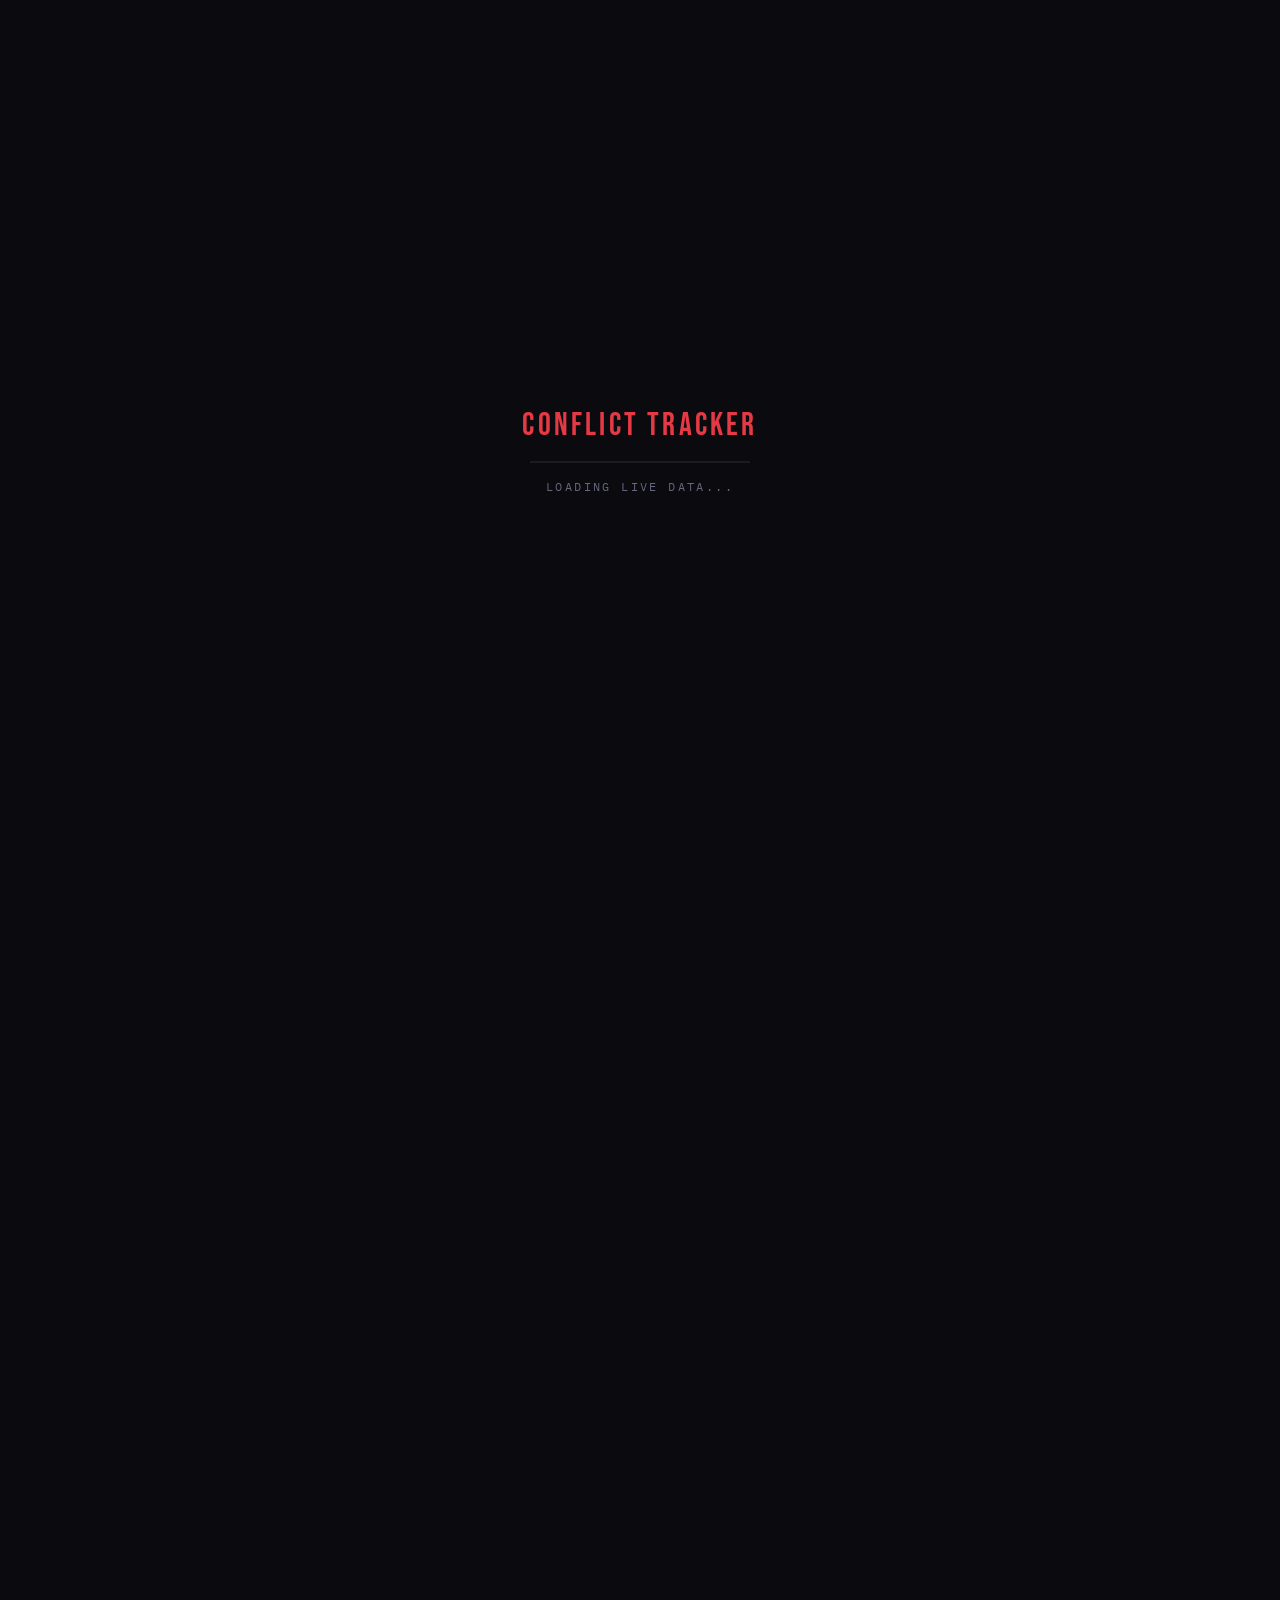
==== war-tracker/war-tracker/index.html @ 8d421080 "Add weapon systems comparison feature with visual bars and tabs" ====
<!DOCTYPE html>
<html lang="en" data-theme="dark">
<head>
<meta name="google-site-verification" content="jaZ-xM6RQ-O9qNEwWlR8X0Wp2q0pyey9nd8b94SSZiM" />
<meta charset="UTF-8"/>
<meta name="viewport" content="width=device-width, initial-scale=1.0"/>
<meta name="description" content="Live conflict tracker — Iran, Israel and United States war statistics, casualties, interactive map, and timeline for the 2025-2026 conflict."/>
<meta name="keywords" content="Iran Israel war, conflict tracker, war statistics, Iran US conflict 2026, casualty tracker, live war map"/>

<!-- Open Graph -->
<meta property="og:title" content="Conflict Tracker — Iran · Israel · USA · Live Data"/>
<meta property="og:description" content="Live war statistics portal with interactive map, real-time casualty data, and conflict timeline for the 2025-2026 Iran-Israel-US conflict."/>
<meta property="og:type" content="website"/>
<meta property="og:url" content="https://war-tracker-me.netlify.app/"/>
<meta property="og:image" content="https://war-tracker-me.netlify.app/og-image.png"/>
<meta property="og:image:width" content="1200"/>
<meta property="og:image:height" content="630"/>
<meta property="og:site_name" content="Conflict Tracker"/>

<!-- Twitter Card -->
<meta name="twitter:card" content="summary_large_image"/>
<meta name="twitter:title" content="Conflict Tracker — Iran · Israel · USA"/>
<meta name="twitter:description" content="Live war statistics with interactive map — 2,400+ deaths, 163 cities targeted. Real-time data."/>
<meta name="twitter:image" content="https://war-tracker-me.netlify.app/og-image.png"/>

<!-- JSON-LD Structured Data -->
<script type="application/ld+json">
{"@context":"https://schema.org","@type":"WebApplication","name":"Conflict Tracker","description":"Live conflict statistics tracker for the 2025-2026 Iran-Israel-US conflict","url":"https://war-tracker-me.netlify.app","applicationCategory":"NewsApplication","operatingSystem":"Web"}
</script>

<!-- PWA -->
<link rel="manifest" href="manifest.json"/>
<meta name="theme-color" content="#0a0a0f"/>

<title>Conflict Tracker — Iran · Israel · USA · 2026 · Live Map & Stats</title>
<link href="https://fonts.googleapis.com/css2?family=Bebas+Neue&family=IBM+Plex+Mono:wght@300;400;600&family=IBM+Plex+Sans:wght@300;400;700&display=swap" rel="stylesheet"/>
<link rel="stylesheet" href="lib/leaflet/leaflet.css"/>
<link rel="stylesheet" href="styles.css"/>

<!-- Google Analytics 4 -->
<script async src="https://www.googletagmanager.com/gtag/js?id=G-KMPDGM0P5W"></script>
<script>
  window.dataLayer = window.dataLayer || [];
  function gtag(){dataLayer.push(arguments);}
  gtag('js', new Date());
  gtag('config', 'G-KMPDGM0P5W', {
    'anonymize_ip': true,
    'allow_google_signals': false,
    'allow_ad_personalization_signals': false
  });
  
  // Track viewer count
  function trackViewerMetrics() {
    const viewerEl = document.getElementById('viewerCount');
    if (viewerEl) {
      gtag('event', 'viewer_count_update', {
        'viewer_count': parseInt(viewerEl.textContent.replace(/,/g, ''))
      });
    }
  }
  
  // Track sections viewed
  function trackSectionView(sectionName) {
    gtag('event', 'view_section', {
      'section_name': sectionName
    });
  }
</script>
</head>
<body>

<!-- Toast notification -->
<div class="toast" id="toast"></div>

<!-- Search Overlay -->
<div class="search-overlay" id="searchOverlay" onclick="if(event.target===this)closeSearch()">
  <div class="search-box">
    <div class="search-input-wrap">
      <span>🔍</span>
      <input class="search-input" id="searchInput" placeholder="Search events, countries, stats..." oninput="handleSearch(this.value)" autocomplete="off"/>
      <span class="search-kbd">ESC</span>
    </div>
    <div class="search-results" id="searchResults">
      <div class="search-empty">Type to search across all conflict data...</div>
    </div>
  </div>
</div>

<!-- Loading Screen -->
<div id="loading">
  <div style="font-family:'Bebas Neue',sans-serif;font-size:2rem;letter-spacing:0.1em;color:#e63946;">CONFLICT TRACKER</div>
  <div class="loader-bar"></div>
  <div>LOADING LIVE DATA...</div>
</div>

<!-- Main App -->
<div id="app" style="opacity:0;transition:opacity 0.4s ease;">

  <!-- Alert Ticker -->
  <div class="alert-bar">
    <div class="pulse"></div>
    <div class="ticker-wrap"><div class="ticker" id="ticker">Loading...</div></div>
  </div>

  <!-- Header -->
  <header>
    <div class="logo-area">
      <h1>CONFLICT<br/><span class="accent">TRACKER</span></h1>
      <div class="subtitle">Iran · Israel · United States · 2026</div>
    </div>
    <div class="header-meta">
      <div class="header-controls">
        <div class="live-badge">Live Data</div>
        <div class="viewers-badge">👁 <span id="viewerCount">1,024</span> viewing</div>
        <a href="#about" class="icon-btn" title="About" style="text-decoration:none;">ℹ️</a>
        <a href="#donate" class="icon-btn" title="Donate for Relief" style="text-decoration:none;background:rgba(45,198,83,0.12);border-color:rgba(45,198,83,0.3);color:#2dc653;">❤️</a>
        <button class="icon-btn" id="themeBtn" onclick="toggleTheme()" title="Toggle theme">☀️</button>
        <button class="icon-btn" onclick="openSearch()" title="Search (Ctrl+K)">🔍</button>
        <button class="icon-btn notify-btn" id="notifyBtn" onclick="toggleNotifications()" title="Notifications">🔔</button>
      </div>
      <div id="lastUpdated">Fetching...</div>
      <div id="conflictStart"></div>
      <div id="operationNames"></div>
    </div>
  </header>

  <!-- Flags Row -->
  <div class="flags-row">
    <div class="flag-tag iran"><div class="dot"></div>🇮🇷 Iran</div>
    <div class="flag-tag israel"><div class="dot"></div>🇮🇱 Israel</div>
    <div class="flag-tag usa"><div class="dot"></div>🇺🇸 United States</div>
    <div class="flag-tag region"><div class="dot"></div>Regional spillover</div>
    <div class="conflict-day" id="conflictDay">⬛ DAY — OF ACTIVE CONFLICT</div>
  </div>

  <div class="main">

    <!-- ML Strategic Evaluator -->
    <div id="mlPredictionSection" style="margin-bottom: 24px;">
      <div class="section-label" style="display:flex;align-items:center;">
        <span style="font-size:1.1rem;margin-right:8px;">🤖</span> ML Strategic Momentum Predictor
      </div>
      <div id="mlCard" class="ml-card error-card" style="border: 1px solid var(--border); background: var(--card-bg); padding: 16px; border-radius: 6px;">
        <div style="font-family:'IBM Plex Mono',monospace;font-size:0.8rem;color:var(--muted);text-transform:uppercase;margin-bottom:8px;">Current Advantage Evaluation</div>
        <div id="mlAdvantage" style="font-size:1.4rem;font-weight:700;margin-bottom:8px;">Evaluating models...</div>
        <div id="mlSummary" style="font-size:0.9rem;color:var(--muted);line-height:1.5;margin-bottom:12px;">Synthesizing live ACLED, ReliefWeb, and NLP sentiment streams...</div>
        <div class="ml-bar-wrap" style="width:100%;height:8px;background:rgba(255,255,255,0.05);border-radius:4px;overflow:hidden;display:flex;">
          <div id="mlBarIran" style="height:100%;background:var(--orange);transition:width 1s ease;"></div>
          <div id="mlBarIsrael" style="height:100%;background:var(--cyan);transition:width 1s ease;"></div>
        </div>
        <div style="display:flex;justify-content:space-between;margin-top:6px;font-family:'IBM Plex Mono',monospace;font-size:0.75rem;color:var(--muted);">
          <span style="color:var(--orange);"><span id="mlScoreIran">0</span>% Iran</span>
          <span style="color:var(--cyan);"><span id="mlScoreIsrael">0</span>% Israel</span>
        </div>
      </div>
    </div>

    <!-- Global Stats -->
    <div id="globalStatsSection">
      <div class="section-label">Global Casualties — All Sides</div>
      <div class="stat-grid" id="globalStats"></div>
    </div>

    <!-- Weapon Comparison -->
    <div>
      <div class="section-label">⚔️ Weapon Systems Comparison</div>
      <div class="weapon-category-tabs">
        <button class="weapon-tab active" onclick="switchWeaponCategory('drones', this)">🚁 Drones</button>
        <button class="weapon-tab" onclick="switchWeaponCategory('missiles', this)">🚀 Missiles</button>
        <button class="weapon-tab" onclick="switchWeaponCategory('aircraft', this)">✈️ Aircraft</button>
        <button class="weapon-tab" onclick="switchWeaponCategory('airDefense', this)">🛡️ Air Defense</button>
      </div>
      <div class="weapon-grid" id="weaponComparisonGrid"></div>
    </div>

    <!-- Interactive Map -->
    <div>
      <div class="section-label">Live Conflict Map</div>
      <div id="mapSection">
        <div id="conflictMap"></div>
      </div>
    </div>

    <!-- Charts -->
    <div>
      <div class="section-label">Data Visualizations</div>
      <div class="charts-grid">
        <div class="chart-panel">
          <div style="font-family:'IBM Plex Mono',monospace;font-size:0.62rem;color:var(--muted);letter-spacing:0.15em;text-transform:uppercase;margin-bottom:12px;">Casualty Progression Over Time</div>
          <canvas id="casualtyChart"></canvas>
        </div>
        <div class="chart-panel">
          <div style="font-family:'IBM Plex Mono',monospace;font-size:0.62rem;color:var(--muted);letter-spacing:0.15em;text-transform:uppercase;margin-bottom:12px;">Military Assets Comparison</div>
          <canvas id="militaryChart"></canvas>
        </div>
      </div>
    </div>

    <!-- Humanitarian Impact -->
    <div>
      <div class="section-label">Humanitarian Impact</div>
      <div class="humanitarian-summary" id="humanSummary"></div>
      <div class="human-stats-grid" id="humanStats"></div>
    </div>

    <!-- Economic Impact -->
    <div>
      <div class="section-label">Economic Impact</div>
      <div class="economic-summary" id="econSummary"></div>
      <div class="econ-stats-grid" id="econStats"></div>
      <div class="chart-panel" style="margin-top:16px;">
        <div style="font-family:'IBM Plex Mono',monospace;font-size:0.62rem;color:var(--muted);letter-spacing:0.15em;text-transform:uppercase;margin-bottom:12px;">Brent Crude Oil Price — Conflict Impact</div>
        <canvas id="oilChart"></canvas>
      </div>
    </div>

    <!-- Live News Feed -->
    <div>
      <div class="section-label">Live News Feed</div>
      <div class="news-feed" id="newsFeed"></div>
    </div>

    <!-- Donate Section (Inline) -->
    <div id="donate">
      <div class="section-label">💚 Donate — Humanitarian Relief</div>
      <div class="primary-donate-box">
        <div class="donate-box-title">SUPPORT HUMANITARIAN RELIEF VIA PAYPAL</div>
        <div class="donate-box-desc">100% of your donation goes toward humanitarian relief for civilians affected by this conflict. Payments processed securely through PayPal.</div>
        <div class="amount-grid">
          <button class="amount-btn" onclick="selectAmount(5, this)">$5</button>
          <button class="amount-btn" onclick="selectAmount(10, this)">$10</button>
          <button class="amount-btn selected" onclick="selectAmount(25, this)">$25</button>
          <button class="amount-btn" onclick="selectAmount(50, this)">$50</button>
          <button class="amount-btn" onclick="selectAmount(100, this)">$100</button>
        </div>
        <div class="custom-amount-wrap">
          <label>Or enter custom: $</label>
          <input type="number" class="custom-amount-input" id="customAmount" placeholder="Any" min="1" oninput="clearAmountSelection()"/>
        </div>
        <a href="https://paypal.me/TBhowmick3/25" target="_blank" id="paypalBtn" class="paypal-donate-btn" onclick="updatePayPalLink()">
          <svg viewBox="0 0 24 24" style="width:24px;height:24px;fill:#fff;"><path d="M7.076 21.337H2.47a.641.641 0 0 1-.633-.74L4.944.901C5.026.382 5.474 0 5.998 0h7.46c2.57 0 4.578.543 5.69 1.81 1.01 1.15 1.304 2.42 1.012 4.287-.023.143-.047.288-.077.437-.983 5.05-4.349 6.797-8.647 6.797h-2.19c-.524 0-.968.382-1.05.9l-1.12 7.106zm14.146-14.42a3.35 3.35 0 0 0-.607-.541c-.013.076-.026.175-.041.254-.93 4.778-4.005 7.201-9.138 7.201h-2.19a.563.563 0 0 0-.556.479l-1.187 7.527h-.506l-.24 1.516a.56.56 0 0 0 .554.647h3.882c.46 0 .85-.334.922-.788l.038-.2.728-4.609.047-.254c.073-.453.462-.787.922-.787h.58c3.76 0 6.705-1.528 7.565-5.946.36-1.847.174-3.388-.777-4.471z"/></svg>
          Donate $25 via PayPal
        </a>
        <div class="secure-badge">
          <span>🔒 SSL Encrypted</span>
          <span>🛡️ PayPal Buyer Protection</span>
          <span>🌍 Works Worldwide</span>
          <span>💳 Cards · Bank · PayPal</span>
        </div>
      </div>
      <div class="org-grid-inline">
        <a href="https://www.icrc.org/en/donate" target="_blank" class="org-chip">💚 ICRC</a>
        <a href="https://www.msf.org/donate" target="_blank" class="org-chip">💚 MSF / Doctors Without Borders</a>
        <a href="https://donate.unhcr.org/" target="_blank" class="org-chip">💚 UNHCR</a>
        <a href="https://www.unicef.org/donate" target="_blank" class="org-chip">💚 UNICEF</a>
        <a href="https://www.wfp.org/donate" target="_blank" class="org-chip">💚 World Food Programme</a>
      </div>
    </div>

    <!-- Countries -->
    <div>
      <div class="section-label">Country Breakdown</div>
      <div class="country-grid" id="countryGrid"></div>
    </div>

    <!-- Military Assets -->
    <div>
      <div class="section-label">Military Assets &amp; Strikes</div>
      <div class="assets-grid" id="assetsGrid"></div>
      
      <!-- Weapons & Technology Glossary -->
      <div class="section-sublabel" style="margin-top: 16px;">Weapons &amp; Technology Glossary</div>
      <div class="glossary-grid" id="glossaryGrid"></div>
    </div>

    <!-- Timeline -->
    <div>
      <div class="section-label">Key Events Timeline</div>
      <div class="timeline">
        <div class="timeline-filters">
          <button class="timeline-filter active" onclick="filterTimeline('all')">All</button>
          <button class="timeline-filter" onclick="filterTimeline('strikes')">⚔️ Strikes</button>
          <button class="timeline-filter" onclick="filterTimeline('casualties')">💀 Casualties</button>
          <button class="timeline-filter" onclick="filterTimeline('diplomacy')">🕊️ Diplomacy</button>
        </div>
        <div class="timeline-events" id="timeline"></div>
      </div>
    </div>

    <!-- Regional -->
    <div>
      <div class="section-label">Regional Spillover</div>
      <div class="region-grid" id="regionGrid"></div>
    </div>

    <!-- About Section -->
    <div id="about">
      <div class="section-label">ℹ️ About Conflict Tracker</div>
      <div class="about-section">
        <div class="about-grid">
          <div class="about-card">
            <div class="about-card-icon">🎯</div>
            <h3>Our Mission</h3>
            <p>Conflict Tracker is an independent, open-source data portal providing real-time statistics, interactive visualizations, and a comprehensive timeline of the 2025-2026 Iran-Israel-US conflict. We make conflict data accessible, transparent, and understandable.</p>
          </div>
          <div class="about-card">
            <div class="about-card-icon">📊</div>
            <h3>Methodology</h3>
            <p>We aggregate data from 20+ verified international sources including Reuters, Al Jazeera, CENTCOM, UN OCHA, WHO, UNHCR, and MSF. All figures are cross-referenced before publication and updated every 60 seconds.</p>
          </div>
          <div class="about-card">
            <div class="about-card-icon">⚠️</div>
            <h3>Disclaimer</h3>
            <p>This is an informational portal only. We are not affiliated with any government or military. Casualty figures are contested by all sides and change rapidly during active conflict. Always verify from official sources.</p>
          </div>
          <div class="about-card">
            <div class="about-card-icon">💻</div>
            <h3>Open Source</h3>
            <p>Conflict Tracker is fully open source. View our code, contribute, or fork the project on <a href="https://github.com/Tanmoy999/War-Tracker" target="_blank" style="color:var(--cyan);text-decoration:none;">GitHub →</a></p>
          </div>
        </div>
      </div>
    </div>

    <!-- Sources -->
    <div class="sources-bar" id="sources">
      <strong>Sources:</strong>
    </div>

    <!-- Update Bar -->
    <div class="update-bar">
      <strong>⟳</strong>
      <span>Data refreshes automatically every 60 seconds. Last pulled: <span id="fetchTime">—</span></span>
      <span style="margin-left:auto;color:var(--muted);">Data is compiled from public news sources. Figures change rapidly during active conflict.</span>
    </div>

  </div>

  <footer>
    <span>⚠ Data compiled from public sources. Casualty figures contested. Numbers change rapidly. This portal is informational only.</span>
    <span>conflicttracker.io · <span id="footerDate"></span></span>
  </footer>

</div>

<!-- Floating Share Buttons -->
<div class="share-float">
  <button class="share-btn" onclick="shareToTwitter()" title="Share on Twitter/X">𝕏</button>
  <button class="share-btn" onclick="shareToReddit()" title="Share on Reddit">📡</button>
  <button class="share-btn" onclick="shareToTelegram()" title="Share on Telegram">✈️</button>
  <button class="share-btn" onclick="copyLink()" title="Copy link">🔗</button>
</div>

<!-- Scripts -->
<script src="lib/leaflet/leaflet.js"></script>
<script src="lib/chart/chart.umd.min.js"></script>
<script src="app.js"></script>

</body>
</html>
---- war-tracker/war-tracker/lib/leaflet/leaflet.css ----
/* required styles */

.leaflet-pane,
.leaflet-tile,
.leaflet-marker-icon,
.leaflet-marker-shadow,
.leaflet-tile-container,
.leaflet-pane > svg,
.leaflet-pane > canvas,
.leaflet-zoom-box,
.leaflet-image-layer,
.leaflet-layer {
	position: absolute;
	left: 0;
	top: 0;
	}
.leaflet-container {
	overflow: hidden;
	}
.leaflet-tile,
.leaflet-marker-icon,
.leaflet-marker-shadow {
	-webkit-user-select: none;
	   -moz-user-select: none;
	        user-select: none;
	  -webkit-user-drag: none;
	}
/* Prevents IE11 from highlighting tiles in blue */
.leaflet-tile::selection {
	background: transparent;
}
/* Safari renders non-retina tile on retina better with this, but Chrome is worse */
.leaflet-safari .leaflet-tile {
	image-rendering: -webkit-optimize-contrast;
	}
/* hack that prevents hw layers "stretching" when loading new tiles */
.leaflet-safari .leaflet-tile-container {
	width: 1600px;
	height: 1600px;
	-webkit-transform-origin: 0 0;
	}
.leaflet-marker-icon,
.leaflet-marker-shadow {
	display: block;
	}
/* .leaflet-container svg: reset svg max-width decleration shipped in Joomla! (joomla.org) 3.x */
/* .leaflet-container img: map is broken in FF if you have max-width: 100% on tiles */
.leaflet-container .leaflet-overlay-pane svg {
	max-width: none !important;
	max-height: none !important;
	}
.leaflet-container .leaflet-marker-pane img,
.leaflet-container .leaflet-shadow-pane img,
.leaflet-container .leaflet-tile-pane img,
.leaflet-container img.leaflet-image-layer,
.leaflet-container .leaflet-tile {
	max-width: none !important;
	max-height: none !important;
	width: auto;
	padding: 0;
	}

.leaflet-container img.leaflet-tile {
	/* See: https://bugs.chromium.org/p/chromium/issues/detail?id=600120 */
	mix-blend-mode: plus-lighter;
}

.leaflet-container.leaflet-touch-zoom {
	-ms-touch-action: pan-x pan-y;
	touch-action: pan-x pan-y;
	}
.leaflet-container.leaflet-touch-drag {
	-ms-touch-action: pinch-zoom;
	/* Fallback for FF which doesn't support pinch-zoom */
	touch-action: none;
	touch-action: pinch-zoom;
}
.leaflet-container.leaflet-touch-drag.leaflet-touch-zoom {
	-ms-touch-action: none;
	touch-action: none;
}
.leaflet-container {
	-webkit-tap-highlight-color: transparent;
}
.leaflet-container a {
	-webkit-tap-highlight-color: rgba(51, 181, 229, 0.4);
}
.leaflet-tile {
	filter: inherit;
	visibility: hidden;
	}
.leaflet-tile-loaded {
	visibility: inherit;
	}
.leaflet-zoom-box {
	width: 0;
	height: 0;
	-moz-box-sizing: border-box;
	     box-sizing: border-box;
	z-index: 800;
	}
/* workaround for https://bugzilla.mozilla.org/show_bug.cgi?id=888319 */
.leaflet-overlay-pane svg {
	-moz-user-select: none;
	}

.leaflet-pane         { z-index: 400; }

.leaflet-tile-pane    { z-index: 200; }
.leaflet-overlay-pane { z-index: 400; }
.leaflet-shadow-pane  { z-index: 500; }
.leaflet-marker-pane  { z-index: 600; }
.leaflet-tooltip-pane   { z-index: 650; }
.leaflet-popup-pane   { z-index: 700; }

.leaflet-map-pane canvas { z-index: 100; }
.leaflet-map-pane svg    { z-index: 200; }

.leaflet-vml-shape {
	width: 1px;
	height: 1px;
	}
.lvml {
	behavior: url(#default#VML);
	display: inline-block;
	position: absolute;
	}


/* control positioning */

.leaflet-control {
	position: relative;
	z-index: 800;
	pointer-events: visiblePainted; /* IE 9-10 doesn't have auto */
	pointer-events: auto;
	}
.leaflet-top,
.leaflet-bottom {
	position: absolute;
	z-index: 1000;
	pointer-events: none;
	}
.leaflet-top {
	top: 0;
	}
.leaflet-right {
	right: 0;
	}
.leaflet-bottom {
	bottom: 0;
	}
.leaflet-left {
	left: 0;
	}
.leaflet-control {
	float: left;
	clear: both;
	}
.leaflet-right .leaflet-control {
	float: right;
	}
.leaflet-top .leaflet-control {
	margin-top: 10px;
	}
.leaflet-bottom .leaflet-control {
	margin-bottom: 10px;
	}
.leaflet-left .leaflet-control {
	margin-left: 10px;
	}
.leaflet-right .leaflet-control {
	margin-right: 10px;
	}


/* zoom and fade animations */

.leaflet-fade-anim .leaflet-popup {
	opacity: 0;
	-webkit-transition: opacity 0.2s linear;
	   -moz-transition: opacity 0.2s linear;
	        transition: opacity 0.2s linear;
	}
.leaflet-fade-anim .leaflet-map-pane .leaflet-popup {
	opacity: 1;
	}
.leaflet-zoom-animated {
	-webkit-transform-origin: 0 0;
	    -ms-transform-origin: 0 0;
	        transform-origin: 0 0;
	}
svg.leaflet-zoom-animated {
	will-change: transform;
}

.leaflet-zoom-anim .leaflet-zoom-animated {
	-webkit-transition: -webkit-transform 0.25s cubic-bezier(0,0,0.25,1);
	   -moz-transition:    -moz-transform 0.25s cubic-bezier(0,0,0.25,1);
	        transition:         transform 0.25s cubic-bezier(0,0,0.25,1);
	}
.leaflet-zoom-anim .leaflet-tile,
.leaflet-pan-anim .leaflet-tile {
	-webkit-transition: none;
	   -moz-transition: none;
	        transition: none;
	}

.leaflet-zoom-anim .leaflet-zoom-hide {
	visibility: hidden;
	}


/* cursors */

.leaflet-interactive {
	cursor: pointer;
	}
.leaflet-grab {
	cursor: -webkit-grab;
	cursor:    -moz-grab;
	cursor:         grab;
	}
.leaflet-crosshair,
.leaflet-crosshair .leaflet-interactive {
	cursor: crosshair;
	}
.leaflet-popup-pane,
.leaflet-control {
	cursor: auto;
	}
.leaflet-dragging .leaflet-grab,
.leaflet-dragging .leaflet-grab .leaflet-interactive,
.leaflet-dragging .leaflet-marker-draggable {
	cursor: move;
	cursor: -webkit-grabbing;
	cursor:    -moz-grabbing;
	cursor:         grabbing;
	}

/* marker & overlays interactivity */
.leaflet-marker-icon,
.leaflet-marker-shadow,
.leaflet-image-layer,
.leaflet-pane > svg path,
.leaflet-tile-container {
	pointer-events: none;
	}

.leaflet-marker-icon.leaflet-interactive,
.leaflet-image-layer.leaflet-interactive,
.leaflet-pane > svg path.leaflet-interactive,
svg.leaflet-image-layer.leaflet-interactive path {
	pointer-events: visiblePainted; /* IE 9-10 doesn't have auto */
	pointer-events: auto;
	}

/* visual tweaks */

.leaflet-container {
	background: #ddd;
	outline-offset: 1px;
	}
.leaflet-container a {
	color: #0078A8;
	}
.leaflet-zoom-box {
	border: 2px dotted #38f;
	background: rgba(255,255,255,0.5);
	}


/* general typography */
.leaflet-container {
	font-family: "Helvetica Neue", Arial, Helvetica, sans-serif;
	font-size: 12px;
	font-size: 0.75rem;
	line-height: 1.5;
	}


/* general toolbar styles */

.leaflet-bar {
	box-shadow: 0 1px 5px rgba(0,0,0,0.65);
	border-radius: 4px;
	}
.leaflet-bar a {
	background-color: #fff;
	border-bottom: 1px solid #ccc;
	width: 26px;
	height: 26px;
	line-height: 26px;
	display: block;
	text-align: center;
	text-decoration: none;
	color: black;
	}
.leaflet-bar a,
.leaflet-control-layers-toggle {
	background-position: 50% 50%;
	background-repeat: no-repeat;
	display: block;
	}
.leaflet-bar a:hover,
.leaflet-bar a:focus {
	background-color: #f4f4f4;
	}
.leaflet-bar a:first-child {
	border-top-left-radius: 4px;
	border-top-right-radius: 4px;
	}
.leaflet-bar a:last-child {
	border-bottom-left-radius: 4px;
	border-bottom-right-radius: 4px;
	border-bottom: none;
	}
.leaflet-bar a.leaflet-disabled {
	cursor: default;
	background-color: #f4f4f4;
	color: #bbb;
	}

.leaflet-touch .leaflet-bar a {
	width: 30px;
	height: 30px;
	line-height: 30px;
	}
.leaflet-touch .leaflet-bar a:first-child {
	border-top-left-radius: 2px;
	border-top-right-radius: 2px;
	}
.leaflet-touch .leaflet-bar a:last-child {
	border-bottom-left-radius: 2px;
	border-bottom-right-radius: 2px;
	}

/* zoom control */

.leaflet-control-zoom-in,
.leaflet-control-zoom-out {
	font: bold 18px 'Lucida Console', Monaco, monospace;
	text-indent: 1px;
	}

.leaflet-touch .leaflet-control-zoom-in, .leaflet-touch .leaflet-control-zoom-out  {
	font-size: 22px;
	}


/* layers control */

.leaflet-control-layers {
	box-shadow: 0 1px 5px rgba(0,0,0,0.4);
	background: #fff;
	border-radius: 5px;
	}
.leaflet-control-layers-toggle {
	background-image: url(images/layers.png);
	width: 36px;
	height: 36px;
	}
.leaflet-retina .leaflet-control-layers-toggle {
	background-image: url(images/layers-2x.png);
	background-size: 26px 26px;
	}
.leaflet-touch .leaflet-control-layers-toggle {
	width: 44px;
	height: 44px;
	}
.leaflet-control-layers .leaflet-control-layers-list,
.leaflet-control-layers-expanded .leaflet-control-layers-toggle {
	display: none;
	}
.leaflet-control-layers-expanded .leaflet-control-layers-list {
	display: block;
	position: relative;
	}
.leaflet-control-layers-expanded {
	padding: 6px 10px 6px 6px;
	color: #333;
	background: #fff;
	}
.leaflet-control-layers-scrollbar {
	overflow-y: scroll;
	overflow-x: hidden;
	padding-right: 5px;
	}
.leaflet-control-layers-selector {
	margin-top: 2px;
	position: relative;
	top: 1px;
	}
.leaflet-control-layers label {
	display: block;
	font-size: 13px;
	font-size: 1.08333em;
	}
.leaflet-control-layers-separator {
	height: 0;
	border-top: 1px solid #ddd;
	margin: 5px -10px 5px -6px;
	}

/* Default icon URLs */
.leaflet-default-icon-path { /* used only in path-guessing heuristic, see L.Icon.Default */
	background-image: url(images/marker-icon.png);
	}


/* attribution and scale controls */

.leaflet-container .leaflet-control-attribution {
	background: #fff;
	background: rgba(255, 255, 255, 0.8);
	margin: 0;
	}
.leaflet-control-attribution,
.leaflet-control-scale-line {
	padding: 0 5px;
	color: #333;
	line-height: 1.4;
	}
.leaflet-control-attribution a {
	text-decoration: none;
	}
.leaflet-control-attribution a:hover,
.leaflet-control-attribution a:focus {
	text-decoration: underline;
	}
.leaflet-attribution-flag {
	display: inline !important;
	vertical-align: baseline !important;
	width: 1em;
	height: 0.6669em;
	}
.leaflet-left .leaflet-control-scale {
	margin-left: 5px;
	}
.leaflet-bottom .leaflet-control-scale {
	margin-bottom: 5px;
	}
.leaflet-control-scale-line {
	border: 2px solid #777;
	border-top: none;
	line-height: 1.1;
	padding: 2px 5px 1px;
	white-space: nowrap;
	-moz-box-sizing: border-box;
	     box-sizing: border-box;
	background: rgba(255, 255, 255, 0.8);
	text-shadow: 1px 1px #fff;
	}
.leaflet-control-scale-line:not(:first-child) {
	border-top: 2px solid #777;
	border-bottom: none;
	margin-top: -2px;
	}
.leaflet-control-scale-line:not(:first-child):not(:last-child) {
	border-bottom: 2px solid #777;
	}

.leaflet-touch .leaflet-control-attribution,
.leaflet-touch .leaflet-control-layers,
.leaflet-touch .leaflet-bar {
	box-shadow: none;
	}
.leaflet-touch .leaflet-control-layers,
.leaflet-touch .leaflet-bar {
	border: 2px solid rgba(0,0,0,0.2);
	background-clip: padding-box;
	}


/* popup */

.leaflet-popup {
	position: absolute;
	text-align: center;
	margin-bottom: 20px;
	}
.leaflet-popup-content-wrapper {
	padding: 1px;
	text-align: left;
	border-radius: 12px;
	}
.leaflet-popup-content {
	margin: 13px 24px 13px 20px;
	line-height: 1.3;
	font-size: 13px;
	font-size: 1.08333em;
	min-height: 1px;
	}
.leaflet-popup-content p {
	margin: 17px 0;
	margin: 1.3em 0;
	}
.leaflet-popup-tip-container {
	width: 40px;
	height: 20px;
	position: absolute;
	left: 50%;
	margin-top: -1px;
	margin-left: -20px;
	overflow: hidden;
	pointer-events: none;
	}
.leaflet-popup-tip {
	width: 17px;
	height: 17px;
	padding: 1px;

	margin: -10px auto 0;
	pointer-events: auto;

	-webkit-transform: rotate(45deg);
	   -moz-transform: rotate(45deg);
	    -ms-transform: rotate(45deg);
	        transform: rotate(45deg);
	}
.leaflet-popup-content-wrapper,
.leaflet-popup-tip {
	background: white;
	color: #333;
	box-shadow: 0 3px 14px rgba(0,0,0,0.4);
	}
.leaflet-container a.leaflet-popup-close-button {
	position: absolute;
	top: 0;
	right: 0;
	border: none;
	text-align: center;
	width: 24px;
	height: 24px;
	font: 16px/24px Tahoma, Verdana, sans-serif;
	color: #757575;
	text-decoration: none;
	background: transparent;
	}
.leaflet-container a.leaflet-popup-close-button:hover,
.leaflet-container a.leaflet-popup-close-button:focus {
	color: #585858;
	}
.leaflet-popup-scrolled {
	overflow: auto;
	}

.leaflet-oldie .leaflet-popup-content-wrapper {
	-ms-zoom: 1;
	}
.leaflet-oldie .leaflet-popup-tip {
	width: 24px;
	margin: 0 auto;

	-ms-filter: "progid:DXImageTransform.Microsoft.Matrix(M11=0.70710678, M12=0.70710678, M21=-0.70710678, M22=0.70710678)";
	filter: progid:DXImageTransform.Microsoft.Matrix(M11=0.70710678, M12=0.70710678, M21=-0.70710678, M22=0.70710678);
	}

.leaflet-oldie .leaflet-control-zoom,
.leaflet-oldie .leaflet-control-layers,
.leaflet-oldie .leaflet-popup-content-wrapper,
.leaflet-oldie .leaflet-popup-tip {
	border: 1px solid #999;
	}


/* div icon */

.leaflet-div-icon {
	background: #fff;
	border: 1px solid #666;
	}


/* Tooltip */
/* Base styles for the element that has a tooltip */
.leaflet-tooltip {
	position: absolute;
	padding: 6px;
	background-color: #fff;
	border: 1px solid #fff;
	border-radius: 3px;
	color: #222;
	white-space: nowrap;
	-webkit-user-select: none;
	-moz-user-select: none;
	-ms-user-select: none;
	user-select: none;
	pointer-events: none;
	box-shadow: 0 1px 3px rgba(0,0,0,0.4);
	}
.leaflet-tooltip.leaflet-interactive {
	cursor: pointer;
	pointer-events: auto;
	}
.leaflet-tooltip-top:before,
.leaflet-tooltip-bottom:before,
.leaflet-tooltip-left:before,
.leaflet-tooltip-right:before {
	position: absolute;
	pointer-events: none;
	border: 6px solid transparent;
	background: transparent;
	content: "";
	}

/* Directions */

.leaflet-tooltip-bottom {
	margin-top: 6px;
}
.leaflet-tooltip-top {
	margin-top: -6px;
}
.leaflet-tooltip-bottom:before,
.leaflet-tooltip-top:before {
	left: 50%;
	margin-left: -6px;
	}
.leaflet-tooltip-top:before {
	bottom: 0;
	margin-bottom: -12px;
	border-top-color: #fff;
	}
.leaflet-tooltip-bottom:before {
	top: 0;
	margin-top: -12px;
	margin-left: -6px;
	border-bottom-color: #fff;
	}
.leaflet-tooltip-left {
	margin-left: -6px;
}
.leaflet-tooltip-right {
	margin-left: 6px;
}
.leaflet-tooltip-left:before,
.leaflet-tooltip-right:before {
	top: 50%;
	margin-top: -6px;
	}
.leaflet-tooltip-left:before {
	right: 0;
	margin-right: -12px;
	border-left-color: #fff;
	}
.leaflet-tooltip-right:before {
	left: 0;
	margin-left: -12px;
	border-right-color: #fff;
	}

/* Printing */

@media print {
	/* Prevent printers from removing background-images of controls. */
	.leaflet-control {
		-webkit-print-color-adjust: exact;
		print-color-adjust: exact;
		}
	}
---- war-tracker/war-tracker/styles.css ----
:root {
  --red:#e63946;--orange:#f4a261;--yellow:#e9c46a;
  --cyan:#48cae4;--white:#f1faee;--dark:#0a0a0f;
  --panel:#111118;--border:rgba(255,255,255,0.07);--muted:#666680;
  --green:#2dc653;
}
[data-theme="light"] {
  --white:#1a1a2e;--dark:#f0f0f5;--panel:#ffffff;
  --border:rgba(0,0,0,0.1);--muted:#666680;
}
*{margin:0;padding:0;box-sizing:border-box;}
body{background:var(--dark);color:var(--white);font-family:'IBM Plex Sans',sans-serif;min-height:100vh;overflow-x:hidden;transition:background 0.3s,color 0.3s;}
body::before{content:'';position:fixed;inset:0;background-image:url("data:image/svg+xml,%3Csvg viewBox='0 0 256 256' xmlns='http://www.w3.org/2000/svg'%3E%3Cfilter id='noise'%3E%3CfeTurbulence type='fractalNoise' baseFrequency='0.9' numOctaves='4' stitchTiles='stitch'/%3E%3C/filter%3E%3Crect width='100%25' height='100%25' filter='url(%23noise)' opacity='0.04'/%3E%3C/svg%3E");pointer-events:none;z-index:999;opacity:0.4;}
[data-theme="light"] body::before{opacity:0.1;}

/* Loading */
#loading{position:fixed;inset:0;background:var(--dark);display:flex;flex-direction:column;align-items:center;justify-content:center;z-index:9999;gap:16px;font-family:'IBM Plex Mono',monospace;font-size:0.75rem;letter-spacing:0.2em;color:var(--muted);}
.loader-bar{width:220px;height:2px;background:var(--border);position:relative;overflow:hidden;}
.loader-bar::after{content:'';position:absolute;left:-40%;width:40%;height:100%;background:var(--red);animation:load 1s ease infinite;}
@keyframes load{0%{left:-40%}100%{left:120%}}
#loading.hidden{opacity:0;pointer-events:none;transition:opacity 0.4s ease;}

/* Alert bar */
.alert-bar{background:var(--red);color:white;font-family:'IBM Plex Mono',monospace;font-size:0.72rem;letter-spacing:0.15em;text-transform:uppercase;padding:9px 20px;display:flex;align-items:center;gap:12px;overflow:hidden;}
.alert-bar .pulse{width:8px;height:8px;background:white;border-radius:50%;flex-shrink:0;animation:blink 1s infinite;}
.ticker-wrap{flex:1;overflow:hidden;}
.ticker{white-space:nowrap;display:inline-block;animation:scroll-left 60s linear infinite;}
@keyframes scroll-left{0%{transform:translateX(100vw)}100%{transform:translateX(-100%)}}
@keyframes blink{0%,100%{opacity:1}50%{opacity:0.1}}

/* Header */
header{padding:40px 40px 28px;display:flex;justify-content:space-between;align-items:flex-start;border-bottom:1px solid var(--border);}
.logo-area h1{font-family:'Bebas Neue',sans-serif;font-size:clamp(2.8rem,6vw,5rem);line-height:0.92;letter-spacing:0.04em;}
.logo-area h1 span.accent{color:var(--red);}
.logo-area .subtitle{font-family:'IBM Plex Mono',monospace;font-size:0.72rem;color:var(--muted);letter-spacing:0.2em;text-transform:uppercase;margin-top:8px;}
.header-meta{text-align:right;font-family:'IBM Plex Mono',monospace;font-size:0.72rem;color:var(--muted);line-height:1.9;display:flex;flex-direction:column;align-items:flex-end;gap:4px;}
.header-controls{display:flex;gap:8px;align-items:center;margin-bottom:8px;}
.live-badge{display:inline-flex;align-items:center;gap:6px;background:rgba(230,57,70,0.15);border:1px solid rgba(230,57,70,0.4);color:var(--red);padding:4px 10px;font-size:0.68rem;letter-spacing:0.15em;text-transform:uppercase;}
.live-badge::before{content:'';width:6px;height:6px;background:var(--red);border-radius:50%;animation:blink 1s infinite;}
.viewers-badge{display:inline-flex;align-items:center;gap:5px;background:rgba(72,202,228,0.1);border:1px solid rgba(72,202,228,0.25);color:var(--cyan);padding:4px 10px;font-family:'IBM Plex Mono',monospace;font-size:0.62rem;letter-spacing:0.1em;}

/* Icon buttons */
.icon-btn{background:rgba(255,255,255,0.05);border:1px solid var(--border);color:var(--muted);width:32px;height:32px;display:flex;align-items:center;justify-content:center;cursor:pointer;font-size:0.85rem;transition:all 0.2s;}
.icon-btn:hover{color:var(--white);border-color:rgba(255,255,255,0.2);background:rgba(255,255,255,0.08);}
.notify-btn{background:rgba(230,57,70,0.1);border-color:rgba(230,57,70,0.3);color:var(--red);}
.notify-btn.active{background:rgba(45,198,83,0.15);border-color:rgba(45,198,83,0.3);color:var(--green);}

/* Flags row */
.flags-row{padding:16px 40px;display:flex;gap:20px;align-items:center;border-bottom:1px solid var(--border);font-family:'IBM Plex Mono',monospace;font-size:0.7rem;color:var(--muted);letter-spacing:0.1em;flex-wrap:wrap;}
.flag-tag{display:flex;align-items:center;gap:7px;padding:5px 12px;border:1px solid var(--border);font-size:0.7rem;}
.flag-tag .dot{width:8px;height:8px;border-radius:50%;}
.flag-tag.iran .dot{background:#239f40;}.flag-tag.israel .dot{background:#0038b8;}.flag-tag.usa .dot{background:#b22234;}.flag-tag.region .dot{background:var(--orange);}
.conflict-day{margin-left:auto;font-size:0.75rem;color:var(--orange);letter-spacing:0.12em;}

/* Main */
.main{padding:32px 40px;display:flex;flex-direction:column;gap:28px;}
.section-label{font-family:'IBM Plex Mono',monospace;font-size:0.65rem;letter-spacing:0.25em;text-transform:uppercase;color:var(--muted);margin-bottom:14px;display:flex;align-items:center;gap:10px;}
.section-label::after{content:'';flex:1;height:1px;background:var(--border);}

/* Stat cards */
.stat-grid{display:grid;grid-template-columns:repeat(auto-fit,minmax(220px,1fr));gap:2px;}
.stat-card{background:var(--panel);padding:28px 24px;position:relative;overflow:hidden;border:1px solid var(--border);transition:border-color 0.2s,transform 0.2s;animation:fadeUp 0.4s ease both;}
.stat-card:hover{border-color:rgba(255,255,255,0.15);transform:translateY(-2px);}
.stat-card::before{content:'';position:absolute;top:0;left:0;right:0;height:3px;}
.stat-card.red::before{background:var(--red);}.stat-card.orange::before{background:var(--orange);}.stat-card.yellow::before{background:var(--yellow);}.stat-card.cyan::before{background:var(--cyan);}.stat-card.muted::before{background:var(--muted);}
.stat-card .label{font-family:'IBM Plex Mono',monospace;font-size:0.65rem;letter-spacing:0.18em;text-transform:uppercase;color:var(--muted);margin-bottom:10px;}
.stat-card .number{font-family:'Bebas Neue',sans-serif;font-size:clamp(2.4rem,4vw,3.6rem);line-height:1;letter-spacing:0.02em;}
.stat-card.red .number{color:var(--red);}.stat-card.orange .number{color:var(--orange);}.stat-card.yellow .number{color:var(--yellow);}.stat-card.cyan .number{color:var(--cyan);}.stat-card.muted .number{color:#aaaacc;}
.stat-card .sub{font-family:'IBM Plex Mono',monospace;font-size:0.64rem;color:var(--muted);margin-top:8px;line-height:1.5;}
.stat-card .sub span{color:var(--white);opacity:0.7;}
.stat-card .card-actions{position:absolute;top:8px;right:8px;display:flex;gap:4px;opacity:0;transition:opacity 0.2s;}
.stat-card:hover .card-actions{opacity:1;}
.card-action-btn{background:rgba(255,255,255,0.08);border:none;color:var(--muted);width:26px;height:26px;cursor:pointer;font-size:0.7rem;display:flex;align-items:center;justify-content:center;transition:all 0.15s;}
.card-action-btn:hover{color:var(--white);background:rgba(255,255,255,0.15);}
.trend-arrow{font-family:'IBM Plex Mono',monospace;font-size:0.6rem;margin-left:8px;vertical-align:middle;}
.trend-up{color:var(--red);}.trend-down{color:var(--green);}

/* Country cards */
.country-grid{display:grid;grid-template-columns:repeat(auto-fit,minmax(280px,1fr));gap:2px;}
.country-card{background:var(--panel);border:1px solid var(--border);padding:24px;animation:fadeUp 0.5s ease both;transition:transform 0.2s;}
.country-card:hover{transform:translateY(-2px);}
.country-header{display:flex;align-items:center;justify-content:space-between;margin-bottom:18px;}
.country-name{font-family:'Bebas Neue',sans-serif;font-size:1.6rem;letter-spacing:0.06em;}
.country-role{font-family:'IBM Plex Mono',monospace;font-size:0.62rem;letter-spacing:0.12em;color:var(--muted);text-transform:uppercase;border:1px solid var(--border);padding:3px 8px;}
.country-row{display:flex;justify-content:space-between;align-items:center;padding:9px 0;border-bottom:1px solid rgba(255,255,255,0.04);font-family:'IBM Plex Mono',monospace;font-size:0.72rem;}
.country-row .key{color:var(--muted);letter-spacing:0.05em;}
.country-row .val{color:var(--white);font-weight:600;}
.country-row .val.red{color:var(--red);}.country-row .val.orange{color:var(--orange);}.country-row .val.cyan{color:var(--cyan);}

/* Assets */
.assets-grid{display:grid;grid-template-columns:repeat(auto-fit,minmax(160px,1fr));gap:2px;}
.asset-card{background:var(--panel);border:1px solid var(--border);padding:20px 16px;text-align:center;animation:fadeUp 0.5s ease both;transition:transform 0.2s;}
.asset-card:hover{transform:translateY(-3px);}
.asset-icon{font-size:2rem;margin-bottom:10px;display:block;opacity:0.9;}
.asset-num{font-family:'Bebas Neue',sans-serif;font-size:2.4rem;color:var(--orange);line-height:1;}
.asset-name{font-family:'IBM Plex Mono',monospace;font-size:0.6rem;letter-spacing:0.15em;text-transform:uppercase;color:var(--muted);margin-top:6px;line-height:1.5;white-space:pre-line;}

/* Weapon Comparison */
.weapon-category-tabs{display:flex;gap:8px;margin-bottom:20px;flex-wrap:wrap;padding:0 0 12px;border-bottom:1px solid var(--border);}
.weapon-tab{background:transparent;border:1px solid var(--border);color:var(--muted);padding:8px 16px;border-radius:4px;font-family:'IBM Plex Mono',monospace;font-size:0.75rem;cursor:pointer;transition:all 0.2s;}
.weapon-tab:hover{border-color:var(--cyan);color:var(--cyan);}
.weapon-tab.active{background:var(--cyan);color:#0a0a0f;border-color:var(--cyan);}
.weapon-grid{display:grid;grid-template-columns:repeat(auto-fit,minmax(340px,1fr));gap:16px;margin-top:16px;}
.weapon-card{background:var(--panel);border:1px solid var(--border);padding:16px;border-radius:4px;animation:fadeUp 0.5s ease both;transition:transform 0.2s;}
.weapon-card:hover{transform:translateY(-2px);border-color:var(--cyan);}
.weapon-header{display:flex;gap:12px;align-items:center;margin-bottom:14px;}
.weapon-flag{font-size:1.8rem;}
.weapon-name{color:#fff;font-weight:600;font-family:'IBM Plex Sans',sans-serif;line-height:1.2;}
.weapon-country{color:var(--muted);font-family:'IBM Plex Mono',monospace;font-size:0.65rem;text-transform:uppercase;letter-spacing:0.1em;margin-top:2px;}
.weapon-metric{margin-bottom:12px;}
.metric-label{color:var(--muted);font-family:'IBM Plex Mono',monospace;font-size:0.65rem;text-transform:uppercase;letter-spacing:0.1em;margin-bottom:6px;}
.metric-bar{width:100%;height:6px;background:rgba(255,255,255,0.05);border-radius:3px;overflow:hidden;margin-bottom:4px;}
.metric-fill{display:block;height:100%;transition:width 0.6s ease;}
.metric-value{font-family:'IBM Plex Mono',monospace;font-size:0.7rem;color:var(--muted);}
.weapon-desc{font-size:0.8rem;color:var(--muted);line-height:1.4;margin-top:10px;padding-top:10px;border-top:1px solid rgba(255,255,255,0.05);}

/* Map */
#mapSection{border:1px solid var(--border);overflow:hidden;}
#conflictMap{height:450px;background:var(--panel);z-index:1;}
.leaflet-popup-content-wrapper{background:var(--panel)!important;color:var(--white)!important;border:1px solid var(--border)!important;border-radius:0!important;font-family:'IBM Plex Mono',monospace!important;font-size:0.7rem!important;}
.leaflet-popup-tip{background:var(--panel)!important;}
.leaflet-popup-content{margin:12px 16px!important;line-height:1.6!important;}
.leaflet-control-zoom a{background:var(--panel)!important;color:var(--white)!important;border-color:var(--border)!important;}

/* Charts */
.charts-grid{display:grid;grid-template-columns:repeat(auto-fit,minmax(400px,1fr));gap:2px;}
.chart-panel{background:var(--panel);border:1px solid var(--border);padding:24px;}
.chart-panel canvas{max-height:300px;}

/* Timeline */
.timeline{background:var(--panel);border:1px solid var(--border);padding:24px;}
.timeline-filters{display:flex;gap:4px;margin-bottom:16px;flex-wrap:wrap;}
.timeline-filter{padding:5px 12px;font-family:'IBM Plex Mono',monospace;font-size:0.6rem;letter-spacing:0.1em;cursor:pointer;background:rgba(255,255,255,0.04);border:1px solid var(--border);color:var(--muted);text-transform:uppercase;transition:all 0.15s;}
.timeline-filter:hover{color:var(--white);}
.timeline-filter.active{background:rgba(230,57,70,0.12);border-color:rgba(230,57,70,0.3);color:var(--white);}
.timeline-events{display:flex;flex-direction:column;margin-top:14px;}
.event-row{display:grid;grid-template-columns:130px 14px 1fr;gap:0 16px;align-items:stretch;transition:opacity 0.3s;}
.event-row.hidden{display:none;}
.event-date{font-family:'IBM Plex Mono',monospace;font-size:0.65rem;letter-spacing:0.08em;color:var(--muted);padding:12px 0;text-align:right;line-height:1.3;}
.event-line-col{display:flex;flex-direction:column;align-items:center;}
.event-dot{width:10px;height:10px;border-radius:50%;flex-shrink:0;margin-top:14px;}
.event-dot.red{background:var(--red);box-shadow:0 0 8px rgba(230,57,70,0.6);}
.event-dot.orange{background:var(--orange);box-shadow:0 0 8px rgba(244,162,97,0.5);}
.event-dot.cyan{background:var(--cyan);}.event-dot.yellow{background:var(--yellow);}
.event-line{width:1px;flex:1;background:var(--border);margin-top:4px;min-height:20px;}
.event-content{padding:10px 0 18px;cursor:pointer;}
.event-title{font-family:'IBM Plex Sans',sans-serif;font-size:0.82rem;font-weight:700;color:var(--white);line-height:1.3;}
.event-desc{font-family:'IBM Plex Mono',monospace;font-size:0.65rem;color:var(--muted);margin-top:4px;line-height:1.6;max-height:0;overflow:hidden;transition:max-height 0.3s ease;}
.event-content.expanded .event-desc{max-height:200px;}

/* Regional */
.region-grid{display:grid;grid-template-columns:repeat(auto-fit,minmax(200px,1fr));gap:2px;}
.region-card{background:var(--panel);border:1px solid var(--border);padding:18px 20px;animation:fadeUp 0.5s ease both;transition:transform 0.2s;}
.region-card:hover{transform:translateY(-2px);}
.r-name{font-family:'IBM Plex Mono',monospace;font-size:0.7rem;letter-spacing:0.12em;text-transform:uppercase;color:var(--white);margin-bottom:6px;}
.r-status{font-family:'IBM Plex Mono',monospace;font-size:0.62rem;color:var(--muted);line-height:1.6;}
.r-badge{display:inline-block;padding:2px 6px;font-size:0.55rem;letter-spacing:0.1em;text-transform:uppercase;margin-bottom:6px;}
.r-badge.hit{background:rgba(230,57,70,0.18);color:var(--red);}.r-badge.partial{background:rgba(244,162,97,0.18);color:var(--orange);}.r-badge.intercepted{background:rgba(72,202,228,0.15);color:var(--cyan);}

/* Updated notice */
.update-bar{background:rgba(72,202,228,0.06);border:1px solid rgba(72,202,228,0.15);padding:12px 24px;font-family:'IBM Plex Mono',monospace;font-size:0.65rem;color:var(--cyan);display:flex;gap:16px;align-items:center;flex-wrap:wrap;}
.update-bar strong{color:var(--white);}

/* Sources */
.sources-bar{background:var(--panel);border:1px solid var(--border);padding:16px 24px;font-family:'IBM Plex Mono',monospace;font-size:0.62rem;color:var(--muted);display:flex;gap:20px;flex-wrap:wrap;align-items:center;}
.sources-bar strong{color:var(--white);letter-spacing:0.08em;}

/* Share floating */
.share-float{position:fixed;right:20px;bottom:20px;display:flex;flex-direction:column;gap:6px;z-index:50;}
.share-btn{width:40px;height:40px;border:1px solid var(--border);background:var(--panel);color:var(--muted);display:flex;align-items:center;justify-content:center;cursor:pointer;font-size:1rem;transition:all 0.2s;text-decoration:none;}
.share-btn:hover{color:var(--white);border-color:rgba(255,255,255,0.2);transform:scale(1.1);}

/* Search overlay */
.search-overlay{position:fixed;inset:0;background:rgba(0,0,0,0.7);z-index:10000;display:none;align-items:flex-start;justify-content:center;padding-top:15vh;backdrop-filter:blur(4px);}
.search-overlay.open{display:flex;}
.search-box{width:560px;max-width:90vw;background:var(--panel);border:1px solid rgba(255,255,255,0.15);box-shadow:0 20px 60px rgba(0,0,0,0.5);}
.search-input-wrap{display:flex;align-items:center;padding:16px 20px;gap:12px;border-bottom:1px solid var(--border);}
.search-input-wrap span{color:var(--muted);font-size:1.1rem;}
.search-input{flex:1;background:none;border:none;color:var(--white);font-family:'IBM Plex Mono',monospace;font-size:0.85rem;outline:none;}
.search-input::placeholder{color:var(--muted);}
.search-kbd{font-family:'IBM Plex Mono',monospace;font-size:0.55rem;color:var(--muted);background:rgba(255,255,255,0.06);padding:2px 6px;border:1px solid var(--border);}
.search-results{max-height:320px;overflow-y:auto;}
.search-result{padding:12px 20px;cursor:pointer;font-family:'IBM Plex Mono',monospace;font-size:0.72rem;color:var(--muted);border-bottom:1px solid rgba(255,255,255,0.03);transition:background 0.1s;}
.search-result:hover{background:rgba(255,255,255,0.05);color:var(--white);}
.search-result .sr-type{font-size:0.55rem;letter-spacing:0.1em;text-transform:uppercase;color:var(--cyan);margin-bottom:2px;}
.search-result .sr-title{color:var(--white);}
.search-empty{padding:24px 20px;text-align:center;font-family:'IBM Plex Mono',monospace;font-size:0.7rem;color:var(--muted);}

/* Toast */
.toast{position:fixed;top:20px;left:50%;transform:translateX(-50%) translateY(-100px);background:var(--panel);border:1px solid var(--border);padding:12px 24px;font-family:'IBM Plex Mono',monospace;font-size:0.7rem;color:var(--cyan);z-index:20000;transition:transform 0.3s ease;}
.toast.show{transform:translateX(-50%) translateY(0);}

/* Humanitarian Impact */
.humanitarian-summary{font-family:'IBM Plex Mono',monospace;font-size:0.72rem;color:var(--muted);line-height:1.7;padding:14px 20px;background:rgba(230,57,70,0.06);border:1px solid rgba(230,57,70,0.15);margin-bottom:16px;}
.human-stats-grid{display:grid;grid-template-columns:repeat(auto-fit,minmax(190px,1fr));gap:2px;margin-bottom:20px;}
.human-stat-card{background:var(--panel);border:1px solid var(--border);padding:20px 18px;text-align:center;animation:fadeUp 0.5s ease both;transition:transform 0.2s,border-color 0.2s;}
.human-stat-card:hover{transform:translateY(-3px);border-color:rgba(255,255,255,0.15);}
.human-stat-card .h-icon{font-size:2rem;margin-bottom:10px;display:block;}
.human-stat-card .h-num{font-family:'Bebas Neue',sans-serif;font-size:2rem;line-height:1;color:var(--red);}
.human-stat-card .h-num.orange{color:var(--orange);}.human-stat-card .h-num.cyan{color:var(--cyan);}.human-stat-card .h-num.yellow{color:var(--yellow);}
.human-stat-card .h-label{font-family:'IBM Plex Mono',monospace;font-size:0.6rem;letter-spacing:0.1em;text-transform:uppercase;color:var(--muted);margin-top:6px;line-height:1.4;}
.human-stat-card .h-desc{font-family:'IBM Plex Mono',monospace;font-size:0.58rem;color:var(--muted);margin-top:6px;line-height:1.5;opacity:0.7;}
.human-stat-card .h-source{font-family:'IBM Plex Mono',monospace;font-size:0.52rem;color:var(--cyan);margin-top:6px;letter-spacing:0.05em;}

.section-sublabel{font-family:'IBM Plex Mono',monospace;font-size:0.6rem;letter-spacing:0.2em;text-transform:uppercase;color:var(--muted);margin:16px 0 10px;opacity:0.8;}
.infra-grid{display:grid;grid-template-columns:repeat(auto-fit,minmax(250px,1fr));gap:2px;}
.infra-card{background:var(--panel);border:1px solid var(--border);padding:16px 20px;animation:fadeUp 0.5s ease both;}
.infra-card .infra-header{display:flex;align-items:center;justify-content:space-between;margin-bottom:10px;}
.infra-card .infra-type{font-family:'IBM Plex Mono',monospace;font-size:0.7rem;letter-spacing:0.08em;color:var(--white);}
.infra-card .infra-icon{font-size:1.2rem;}
.infra-bar-wrap{display:flex;gap:6px;align-items:center;}
.infra-bar{flex:1;height:8px;background:rgba(255,255,255,0.06);position:relative;overflow:hidden;}
.infra-bar-fill{height:100%;transition:width 1s ease;}
.infra-bar-fill.destroyed{background:var(--red);}
.infra-bar-fill.damaged{background:var(--orange);}
.infra-legend{display:flex;gap:14px;margin-top:8px;}
.infra-legend span{font-family:'IBM Plex Mono',monospace;font-size:0.58rem;color:var(--muted);display:flex;align-items:center;gap:4px;}
.infra-legend .dot-red{width:6px;height:6px;background:var(--red);border-radius:50%;flex-shrink:0;}
.infra-legend .dot-orange{width:6px;height:6px;background:var(--orange);border-radius:50%;flex-shrink:0;}

/* Economic Impact */
.economic-summary{font-family:'IBM Plex Mono',monospace;font-size:0.72rem;color:var(--muted);line-height:1.7;padding:14px 20px;background:rgba(244,162,97,0.06);border:1px solid rgba(244,162,97,0.15);margin-bottom:16px;}
.econ-stats-grid{display:grid;grid-template-columns:repeat(auto-fit,minmax(220px,1fr));gap:2px;}
.econ-card{background:var(--panel);border:1px solid var(--border);padding:22px 20px;animation:fadeUp 0.5s ease both;transition:transform 0.2s,border-color 0.2s;position:relative;overflow:hidden;}
.econ-card:hover{transform:translateY(-3px);border-color:rgba(255,255,255,0.15);}
.econ-card::before{content:'';position:absolute;top:0;left:0;right:0;height:3px;}
.econ-card.red::before{background:var(--red);}.econ-card.orange::before{background:var(--orange);}.econ-card.yellow::before{background:var(--yellow);}
.econ-card .e-header{display:flex;align-items:center;gap:10px;margin-bottom:10px;}
.econ-card .e-icon{font-size:1.5rem;}
.econ-card .e-label{font-family:'IBM Plex Mono',monospace;font-size:0.62rem;letter-spacing:0.12em;text-transform:uppercase;color:var(--muted);}
.econ-card .e-value{font-family:'Bebas Neue',sans-serif;font-size:2.2rem;line-height:1;}
.econ-card.red .e-value{color:var(--red);}.econ-card.orange .e-value{color:var(--orange);}.econ-card.yellow .e-value{color:var(--yellow);}
.econ-card .e-change{display:inline-block;font-family:'IBM Plex Mono',monospace;font-size:0.62rem;padding:2px 8px;margin-left:6px;vertical-align:middle;}
.econ-card .e-change.up{background:rgba(230,57,70,0.12);color:var(--red);}
.econ-card .e-change.down{background:rgba(45,198,83,0.12);color:var(--green);}
.econ-card .e-desc{font-family:'IBM Plex Mono',monospace;font-size:0.62rem;color:var(--muted);margin-top:8px;line-height:1.6;}

/* News Feed */
.news-feed{background:var(--panel);border:1px solid var(--border);max-height:480px;overflow-y:auto;}
.news-item{padding:16px 20px;border-bottom:1px solid rgba(255,255,255,0.04);display:flex;gap:14px;align-items:flex-start;transition:background 0.15s;cursor:default;}
.news-item:hover{background:rgba(255,255,255,0.03);}
.news-item:last-child{border-bottom:none;}
.news-time{font-family:'IBM Plex Mono',monospace;font-size:0.6rem;color:var(--muted);letter-spacing:0.08em;white-space:nowrap;min-width:60px;padding-top:2px;}
.news-content{flex:1;}
.news-title{font-family:'IBM Plex Sans',sans-serif;font-size:0.82rem;font-weight:600;color:var(--white);line-height:1.4;margin-bottom:4px;}
.news-source{font-family:'IBM Plex Mono',monospace;font-size:0.58rem;color:var(--cyan);letter-spacing:0.08em;text-transform:uppercase;}
.news-cat{display:inline-block;padding:2px 8px;font-family:'IBM Plex Mono',monospace;font-size:0.5rem;letter-spacing:0.08em;text-transform:uppercase;margin-left:8px;}
.news-cat.military{background:rgba(230,57,70,0.12);color:var(--red);}
.news-cat.casualties{background:rgba(230,57,70,0.15);color:var(--red);}
.news-cat.diplomatic,.news-cat.diplomacy{background:rgba(72,202,228,0.12);color:var(--cyan);}
.news-cat.economic{background:rgba(244,162,97,0.12);color:var(--orange);}
.news-cat.humanitarian{background:rgba(45,198,83,0.12);color:var(--green);}
.news-cat.nuclear{background:rgba(233,196,106,0.15);color:var(--yellow);}
.news-cat.politics{background:rgba(233,196,106,0.12);color:var(--yellow);}
.news-pulse{width:8px;height:8px;border-radius:50%;background:var(--red);flex-shrink:0;margin-top:6px;animation:blink 2s infinite;}

/* Donate CTA Banner */
.donate-cta-banner{background:linear-gradient(135deg,rgba(45,198,83,0.08),rgba(45,198,83,0.02));border:1px solid rgba(45,198,83,0.25);padding:28px 28px;display:flex;align-items:center;justify-content:space-between;gap:20px;flex-wrap:wrap;animation:fadeUp 0.5s ease both;}
.donate-cta-left{display:flex;align-items:center;gap:16px;}
.donate-cta-icon{font-size:2.5rem;animation:heartbeat 1.5s ease infinite;}
@keyframes heartbeat{0%,100%{transform:scale(1)}14%{transform:scale(1.15)}28%{transform:scale(1)}42%{transform:scale(1.1)}70%{transform:scale(1)}}
.donate-cta-title{font-family:'Bebas Neue',sans-serif;font-size:1.5rem;letter-spacing:0.04em;color:var(--white);}
.donate-cta-desc{font-family:'IBM Plex Mono',monospace;font-size:0.68rem;color:var(--muted);line-height:1.6;margin-top:4px;}
.donate-cta-btn{display:inline-flex;align-items:center;gap:8px;padding:14px 28px;background:rgba(45,198,83,0.2);border:1px solid rgba(45,198,83,0.5);color:var(--green);font-family:'IBM Plex Mono',monospace;font-size:0.78rem;letter-spacing:0.1em;text-transform:uppercase;text-decoration:none;transition:all 0.2s;flex-shrink:0;font-weight:600;}
.donate-cta-btn:hover{background:rgba(45,198,83,0.35);color:var(--white);transform:translateY(-2px);}

/* Map Layer Controls */
.map-controls{display:flex;gap:4px;margin-top:8px;flex-wrap:wrap;}
.map-layer-btn{padding:5px 12px;font-family:'IBM Plex Mono',monospace;font-size:0.58rem;letter-spacing:0.1em;cursor:pointer;background:rgba(255,255,255,0.04);border:1px solid var(--border);color:var(--muted);text-transform:uppercase;transition:all 0.15s;}
.map-layer-btn:hover{color:var(--white);}
.map-layer-btn.active{background:rgba(72,202,228,0.12);border-color:rgba(72,202,228,0.3);color:var(--white);}

/* Smooth Scroll */
html{scroll-behavior:smooth;}

/* Inline Donate Section */
.primary-donate-box{background:linear-gradient(135deg,rgba(45,198,83,0.08),rgba(45,198,83,0.02));border:2px solid rgba(45,198,83,0.35);padding:36px;text-align:center;position:relative;overflow:hidden;animation:fadeUp 0.5s ease both;}
.primary-donate-box::before{content:'';position:absolute;top:0;left:0;right:0;height:4px;background:linear-gradient(90deg,var(--green),#48cae4,var(--green));}
.donate-box-title{font-family:'Bebas Neue',sans-serif;font-size:1.8rem;letter-spacing:0.06em;color:var(--white);margin-bottom:10px;}
.donate-box-desc{font-family:'IBM Plex Mono',monospace;font-size:0.72rem;color:var(--muted);line-height:1.7;max-width:500px;margin:0 auto 22px;}
.amount-grid{display:flex;justify-content:center;gap:8px;flex-wrap:wrap;margin-bottom:18px;}
.amount-btn{padding:12px 26px;font-family:'Bebas Neue',sans-serif;font-size:1.4rem;background:rgba(255,255,255,0.04);border:1px solid var(--border);color:var(--white);cursor:pointer;transition:all 0.2s;letter-spacing:0.04em;min-width:80px;}
.amount-btn:hover{border-color:rgba(45,198,83,0.5);background:rgba(45,198,83,0.1);transform:translateY(-2px);}
.amount-btn.selected{border-color:var(--green);background:rgba(45,198,83,0.2);color:var(--green);box-shadow:0 0 20px rgba(45,198,83,0.15);}
.custom-amount-wrap{display:flex;align-items:center;justify-content:center;gap:8px;margin-bottom:20px;}
.custom-amount-wrap label{font-family:'IBM Plex Mono',monospace;font-size:0.72rem;color:var(--muted);}
.custom-amount-input{background:var(--panel);border:1px solid var(--border);color:var(--white);font-family:'IBM Plex Mono',monospace;font-size:1rem;padding:10px 14px;width:100px;outline:none;text-align:center;transition:border-color 0.2s;}
.custom-amount-input:focus{border-color:var(--green);}
.custom-amount-input::placeholder{color:var(--muted);}
.paypal-donate-btn{display:inline-flex;align-items:center;gap:12px;padding:16px 40px;background:#0070ba;border:none;color:#fff;font-family:'IBM Plex Sans',sans-serif;font-size:1.1rem;font-weight:700;letter-spacing:0.04em;text-decoration:none;cursor:pointer;transition:all 0.25s;border-radius:4px;}
.paypal-donate-btn:hover{background:#005ea6;transform:translateY(-2px);box-shadow:0 8px 30px rgba(0,112,186,0.3);}
.secure-badge{display:flex;justify-content:center;gap:18px;margin-top:18px;flex-wrap:wrap;}
.secure-badge span{font-family:'IBM Plex Mono',monospace;font-size:0.58rem;color:var(--muted);letter-spacing:0.08em;display:flex;align-items:center;gap:4px;}
.org-grid-inline{display:flex;flex-wrap:wrap;gap:8px;margin-top:14px;}
.org-chip{display:inline-flex;align-items:center;gap:6px;padding:10px 18px;background:var(--panel);border:1px solid var(--border);font-family:'IBM Plex Mono',monospace;font-size:0.68rem;color:var(--green);text-decoration:none;transition:all 0.2s;letter-spacing:0.05em;}
.org-chip:hover{border-color:rgba(45,198,83,0.4);background:rgba(45,198,83,0.06);transform:translateY(-1px);}

/* About Section */
.about-section{animation:fadeUp 0.5s ease both;}
.about-grid{display:grid;grid-template-columns:repeat(auto-fit,minmax(240px,1fr));gap:2px;}
.about-card{background:var(--panel);border:1px solid var(--border);padding:28px 24px;transition:transform 0.2s,border-color 0.2s;}
.about-card:hover{transform:translateY(-3px);border-color:rgba(255,255,255,0.15);}
.about-card .about-card-icon{font-size:2rem;margin-bottom:12px;}
.about-card h3{font-family:'Bebas Neue',sans-serif;font-size:1.3rem;letter-spacing:0.04em;color:var(--white);margin:0 0 10px;}
.about-card p{font-family:'IBM Plex Mono',monospace;font-size:0.68rem;color:var(--muted);line-height:1.8;margin:0;}

footer{padding:20px 40px;border-top:1px solid var(--border);font-family:'IBM Plex Mono',monospace;font-size:0.62rem;color:var(--muted);display:flex;justify-content:space-between;flex-wrap:wrap;gap:8px;}

/* Refugee Flows */
.refugee-grid{display:grid;grid-template-columns:repeat(auto-fit,minmax(200px,1fr));gap:2px;margin-bottom:16px;}
.refugee-card{background:var(--panel);border:1px solid var(--border);padding:18px;animation:fadeUp 0.5s ease both;position:relative;overflow:hidden;}
.refugee-card::before{content:'';position:absolute;left:0;top:0;bottom:0;width:3px;background:var(--orange);}
.refugee-card .r-icon{font-size:1.4rem;margin-bottom:8px;display:block;}
.refugee-card .r-stat{font-family:'Bebas Neue',sans-serif;font-size:2rem;color:var(--white);line-height:1;}
.refugee-card .r-label{font-family:'IBM Plex Mono',monospace;font-size:0.6rem;letter-spacing:0.1em;text-transform:uppercase;color:var(--muted);margin-top:6px;}

/* Glossary */
.glossary-grid{display:grid;grid-template-columns:repeat(auto-fit,minmax(250px,1fr));gap:2px;}
.glossary-card{background:var(--panel);border:1px solid var(--border);padding:16px;animation:fadeUp 0.5s ease both;transition:transform 0.2s;}
.glossary-card:hover{transform:translateY(-2px);border-color:rgba(255,255,255,0.15);}
.glossary-header{display:flex;justify-content:space-between;align-items:center;margin-bottom:8px;}
.glossary-title{font-family:'IBM Plex Sans',sans-serif;font-size:0.9rem;font-weight:700;color:var(--white);}
.glossary-type{font-family:'IBM Plex Mono',monospace;font-size:0.55rem;letter-spacing:0.1em;text-transform:uppercase;padding:2px 6px;background:rgba(255,255,255,0.06);color:var(--cyan);}
.glossary-desc{font-family:'IBM Plex Mono',monospace;font-size:0.65rem;color:var(--muted);line-height:1.6;}

/* Misinformation Hub */
.misinfo-hub{background:var(--panel);border:1px solid var(--border);max-height:480px;overflow-y:auto;}
.misinfo-item{padding:16px 20px;border-bottom:1px solid rgba(255,255,255,0.04);display:flex;gap:14px;align-items:flex-start;animation:fadeUp 0.4s ease both;}
.misinfo-badge{font-family:'IBM Plex Mono',monospace;font-size:0.55rem;letter-spacing:0.1em;text-transform:uppercase;padding:4px 8px;border-radius:2px;flex-shrink:0;min-width:85px;text-align:center;margin-top:2px;}
.misinfo-badge.verified{background:rgba(45,198,83,0.15);color:var(--green);border:1px solid rgba(45,198,83,0.3);}
.misinfo-badge.false{background:rgba(230,57,70,0.15);color:var(--red);border:1px solid rgba(230,57,70,0.3);}
.misinfo-badge.unconfirmed{background:rgba(244,162,97,0.15);color:var(--orange);border:1px solid rgba(244,162,97,0.3);}
.misinfo-content{flex:1;}
.misinfo-claim{font-family:'IBM Plex Sans',sans-serif;font-size:0.85rem;font-weight:600;color:var(--white);line-height:1.4;margin-bottom:6px;}
.misinfo-fact{font-family:'IBM Plex Mono',monospace;font-size:0.65rem;color:var(--muted);line-height:1.5;border-left:2px solid var(--border);padding-left:10px;}

/* Cyber Warfare */
.cyber-grid{display:grid;grid-template-columns:repeat(auto-fit,minmax(220px,1fr));gap:2px;}
.cyber-card{background:var(--panel);border:1px solid var(--border);padding:20px;position:relative;overflow:hidden;animation:fadeUp 0.5s ease both;}
.cyber-card::after{content:'';position:absolute;top:0;right:0;width:30px;height:30px;background:radial-gradient(circle,rgba(72,202,228,0.2) 0%,transparent 70%);}
.cyber-card.attack::after{background:radial-gradient(circle,rgba(230,57,70,0.2) 0%,transparent 70%);}
.cyber-title{font-family:'IBM Plex Mono',monospace;font-size:0.65rem;letter-spacing:0.15em;text-transform:uppercase;color:var(--muted);margin-bottom:12px;display:flex;align-items:center;gap:6px;}
.cyber-metric{font-family:'Bebas Neue',sans-serif;font-size:2.2rem;color:var(--cyan);line-height:1;}
.cyber-card.attack .cyber-metric{color:var(--red);}
.cyber-desc{font-family:'IBM Plex Mono',monospace;font-size:0.65rem;color:var(--muted);margin-top:8px;}

/* OSINT Media */
.osint-grid{display:grid;grid-template-columns:repeat(auto-fit,minmax(200px,1fr));gap:8px;}
.osint-item{background:var(--panel);border:1px solid var(--border);position:relative;aspect-ratio:16/9;overflow:hidden;border-radius:4px;cursor:pointer;}
.osint-bg{position:absolute;inset:0;background-size:cover;background-position:center;transition:transform 0.5s ease;}
.osint-item:hover .osint-bg{transform:scale(1.05);}
.osint-blur{position:absolute;inset:0;backdrop-filter:blur(10px);background:rgba(10,10,15,0.4);display:flex;flex-direction:column;align-items:center;justify-content:center;transition:opacity 0.3s;}
.osint-item:hover .osint-blur{opacity:0;}
.osint-icon{font-size:1.5rem;margin-bottom:6px;}
.osint-warning{font-family:'IBM Plex Mono',monospace;font-size:0.6rem;letter-spacing:0.1em;text-transform:uppercase;color:var(--white);text-align:center;padding:0 12px;}
.osint-meta{position:absolute;bottom:0;left:0;right:0;padding:12px;background:linear-gradient(to top,rgba(0,0,0,0.8),transparent);font-family:'IBM Plex Mono',monospace;font-size:0.55rem;color:var(--white);opacity:0;transition:opacity 0.3s;}
.osint-item:hover .osint-meta{opacity:1;}


@keyframes fadeUp{from{opacity:0;transform:translateY(12px)}to{opacity:1;transform:translateY(0)}}
@keyframes countUp{from{opacity:0.3}to{opacity:1}}

@media(max-width:640px){
  header{flex-direction:column;gap:14px;padding:20px;}
  .header-meta{text-align:left;align-items:flex-start;}
  .main{padding:20px;}
  .flags-row{padding:12px 20px;}
  .event-row{grid-template-columns:90px 14px 1fr;}
  .event-date{font-size:0.55rem;}
  .charts-grid{grid-template-columns:1fr;}
  #conflictMap{height:300px;}
  .share-float{right:10px;bottom:10px;}
}
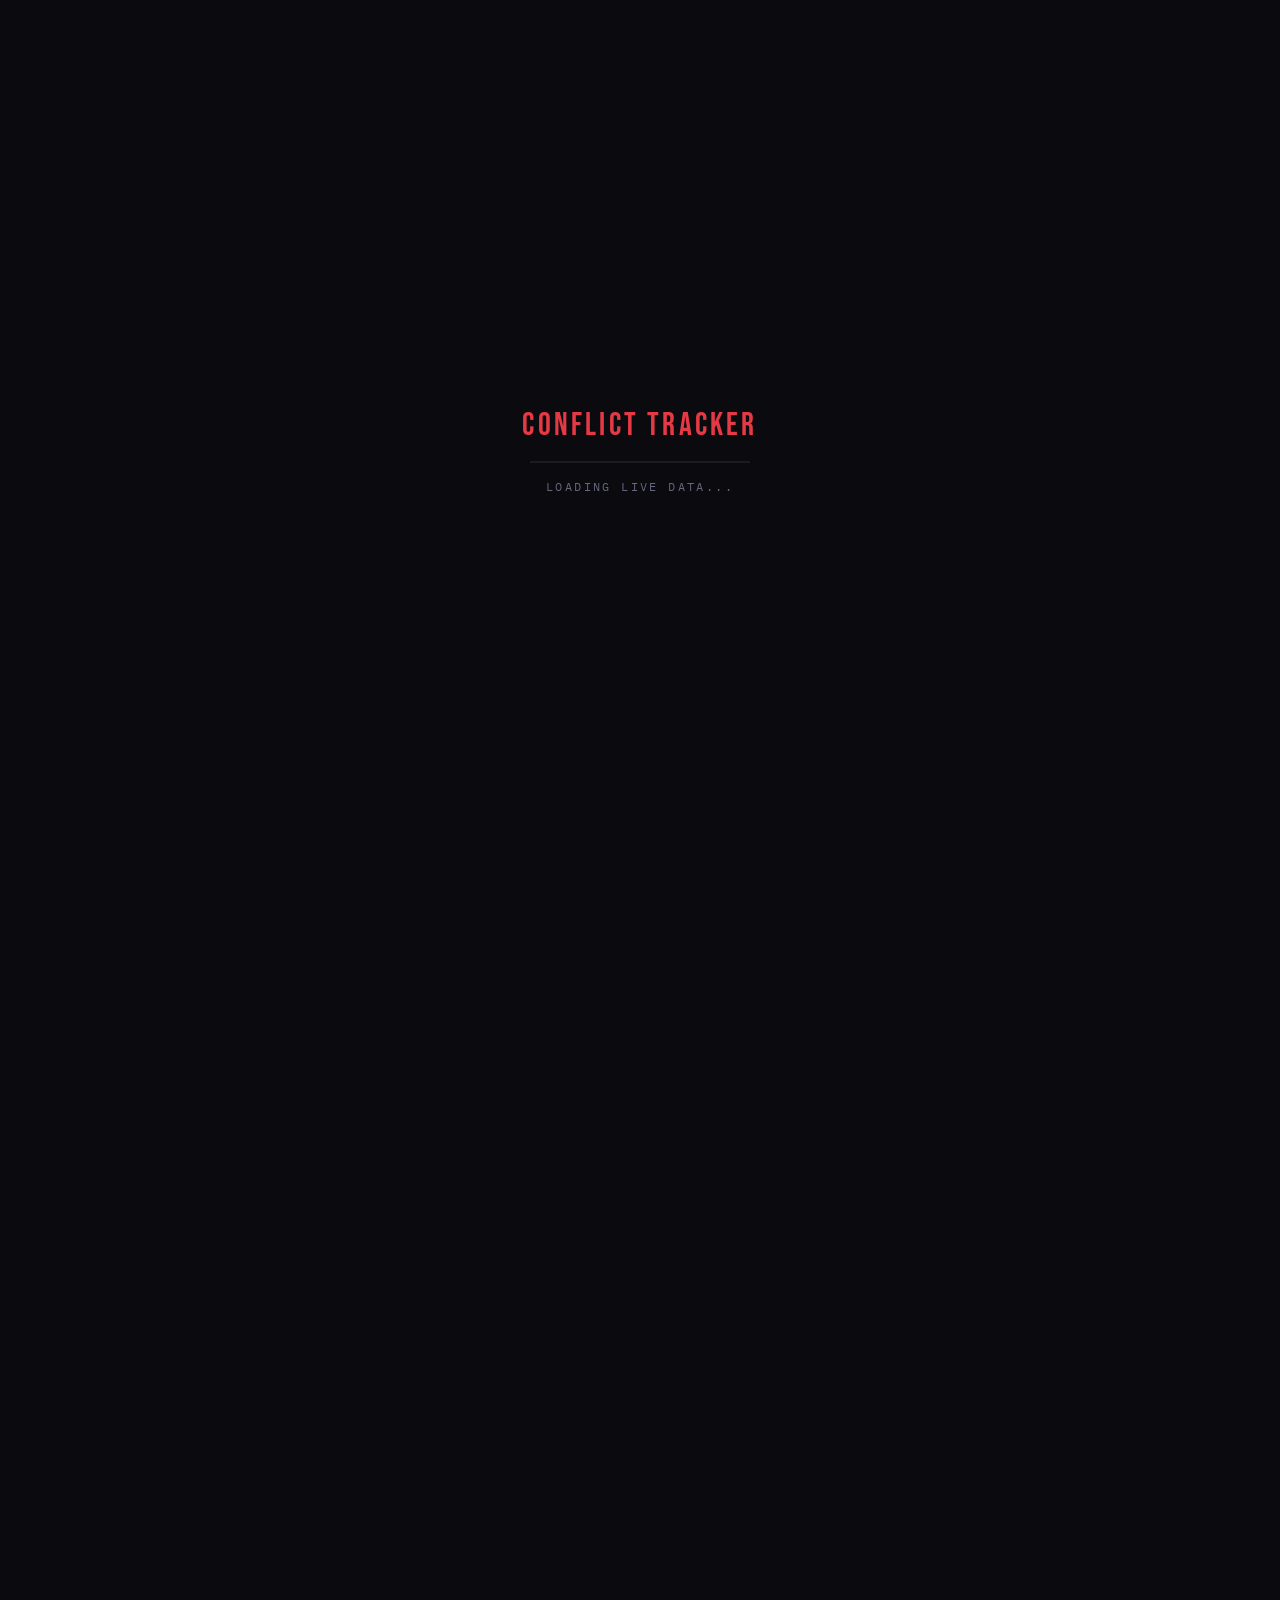
==== commit dec5baf5: "Fix weapon comparison display and integrate real news mentions data" ====
--- a/war-tracker/war-tracker/index.html
+++ b/war-tracker/war-tracker/index.html
@@ -170,6 +170,9 @@
         <button class="weapon-tab" onclick="switchWeaponCategory('aircraft', this)">✈️ Aircraft</button>
         <button class="weapon-tab" onclick="switchWeaponCategory('airDefense', this)">🛡️ Air Defense</button>
       </div>
+      <div style="font-size:0.75rem;color:var(--muted);margin-bottom:12px;font-family:'IBM Plex Mono',monospace;">
+        📊 Weapon specifications from public military databases • News mentions tracked from live feeds
+      </div>
       <div class="weapon-grid" id="weaponComparisonGrid"></div>
     </div>
 
--- a/war-tracker/war-tracker/styles.css
+++ b/war-tracker/war-tracker/styles.css
@@ -103,8 +103,8 @@
 .weapon-grid{display:grid;grid-template-columns:repeat(auto-fit,minmax(340px,1fr));gap:16px;margin-top:16px;}
 .weapon-card{background:var(--panel);border:1px solid var(--border);padding:16px;border-radius:4px;animation:fadeUp 0.5s ease both;transition:transform 0.2s;}
 .weapon-card:hover{transform:translateY(-2px);border-color:var(--cyan);}
-.weapon-header{display:flex;gap:12px;align-items:center;margin-bottom:14px;}
-.weapon-flag{font-size:1.8rem;}
+.weapon-header{display:flex;gap:12px;align-items:flex-start;margin-bottom:14px;}
+.weapon-flag{font-size:1.8rem;flex-shrink:0;}
 .weapon-name{color:#fff;font-weight:600;font-family:'IBM Plex Sans',sans-serif;line-height:1.2;}
 .weapon-country{color:var(--muted);font-family:'IBM Plex Mono',monospace;font-size:0.65rem;text-transform:uppercase;letter-spacing:0.1em;margin-top:2px;}
 .weapon-metric{margin-bottom:12px;}
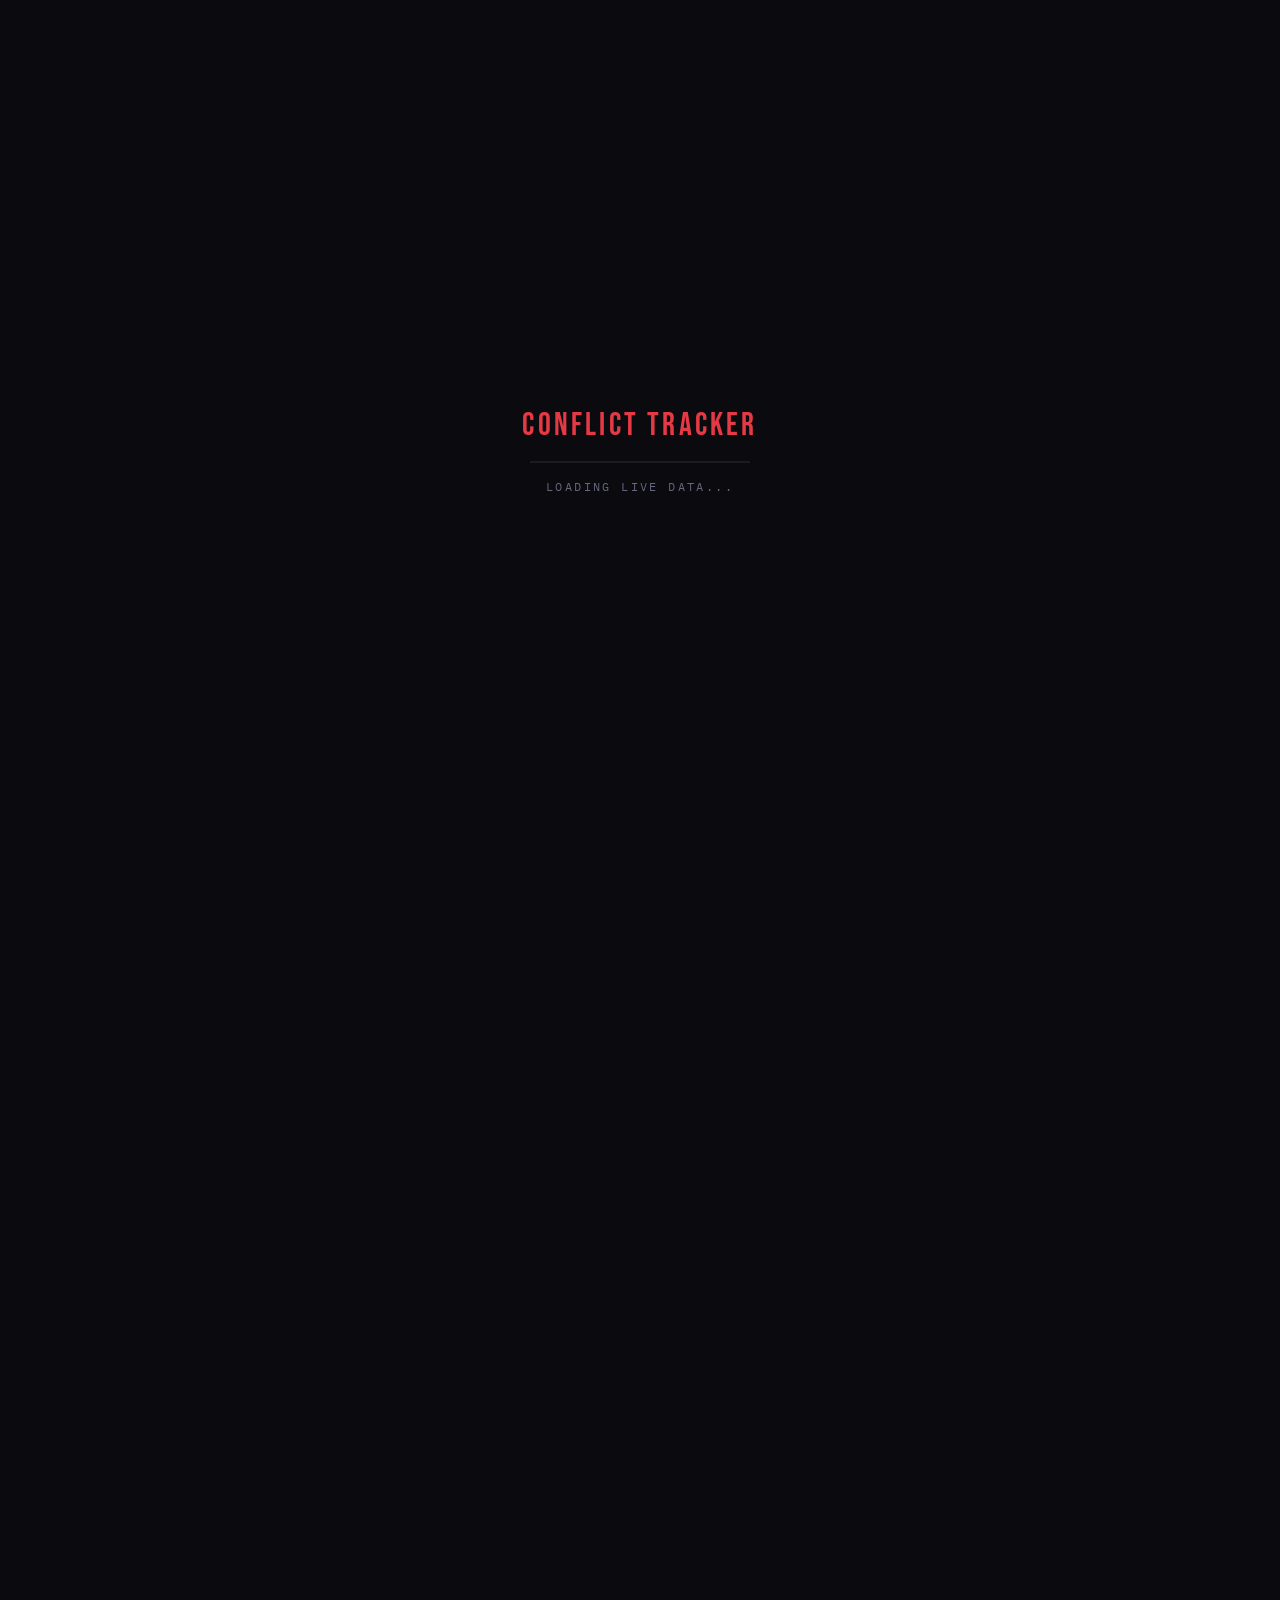
==== commit 426d487d: "Fix weapon comparison rendering with direct HTML construction and enhanced logging" ====
--- a/war-tracker/war-tracker/index.html
+++ b/war-tracker/war-tracker/index.html
@@ -358,6 +358,48 @@
 <script src="lib/leaflet/leaflet.js"></script>
 <script src="lib/chart/chart.umd.min.js"></script>
 <script src="app.js"></script>
+<script>
+// Direct test: Load and render weapon data immediately
+window.testWeaponRender = function() {
+  console.log('Testing weapon render...');
+  fetch('./data/stats.json?t=' + Date.now())
+    .then(r => r.json())
+    .then(data => {
+      console.log('Data loaded:', {
+        hasWeaponComparison: !!data.weaponComparison,
+        categories: data.weaponComparison ? Object.keys(data.weaponComparison) : []
+      });
+      
+      if (data.weaponComparison && data.weaponComparison.drones) {
+        console.log('Drones found:', data.weaponComparison.drones.length);
+        currentWeaponCategory = 'drones';
+        buildWeaponComparison(data.weaponComparison);
+        console.log('Weapon comparison rendered');
+      }
+    })
+    .catch(e => console.error('Failed to test weapons:', e));
+};
+
+// Run test after a short delay
+setTimeout(testWeaponRender, 500);
+
+// Also test in DOMContentLoaded
+document.addEventListener('DOMContentLoaded', function() {
+  setTimeout(function() {
+    const grid = document.getElementById('weaponComparisonGrid');
+    console.log('Grid status:', {
+      found: !!grid,
+      hasContent: grid ? grid.innerHTML.length > 0 : 'N/A',
+      isVisible: grid ? grid.offsetParent !== null : 'N/A'
+    });
+    
+    if (grid && grid.textContent.trim() === '') {
+      console.log('Grid is empty - running test render');
+      testWeaponRender();
+    }
+  }, 1500);
+});
+</script>
 
 </body>
 </html>
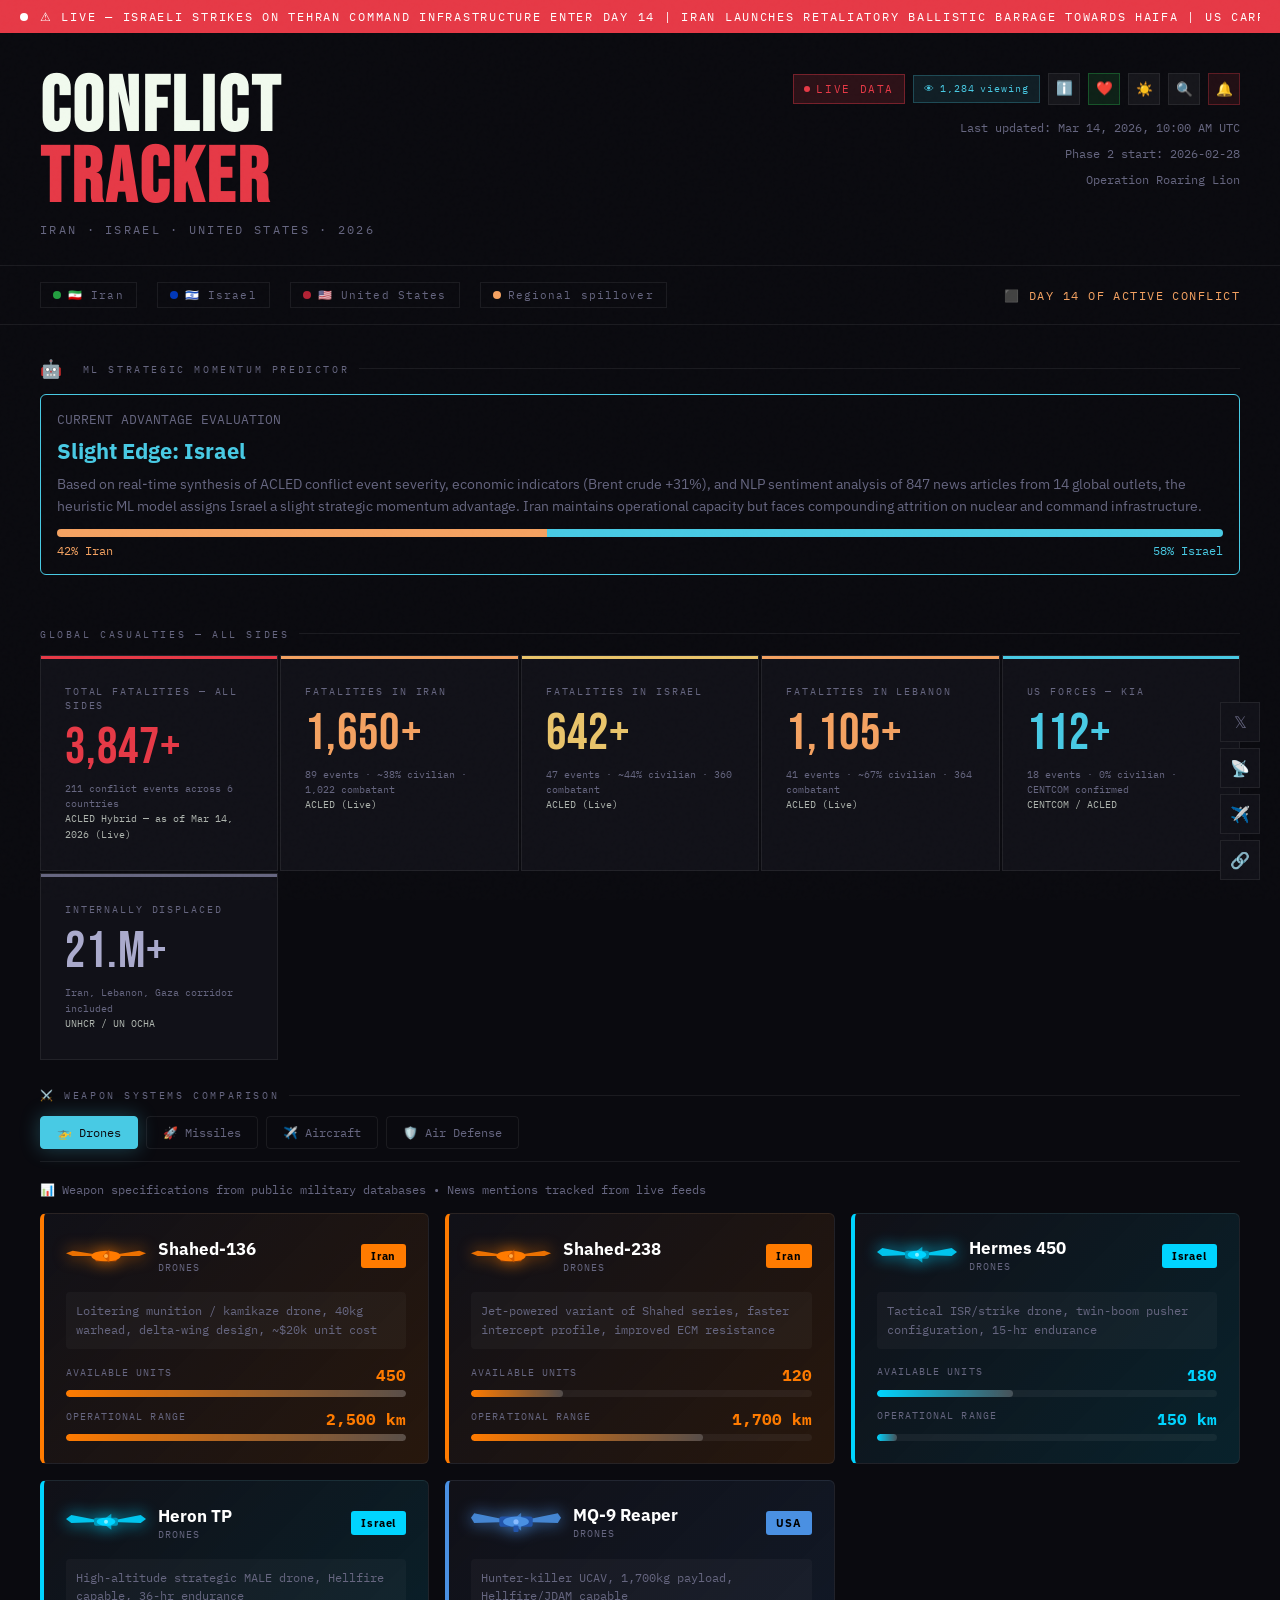
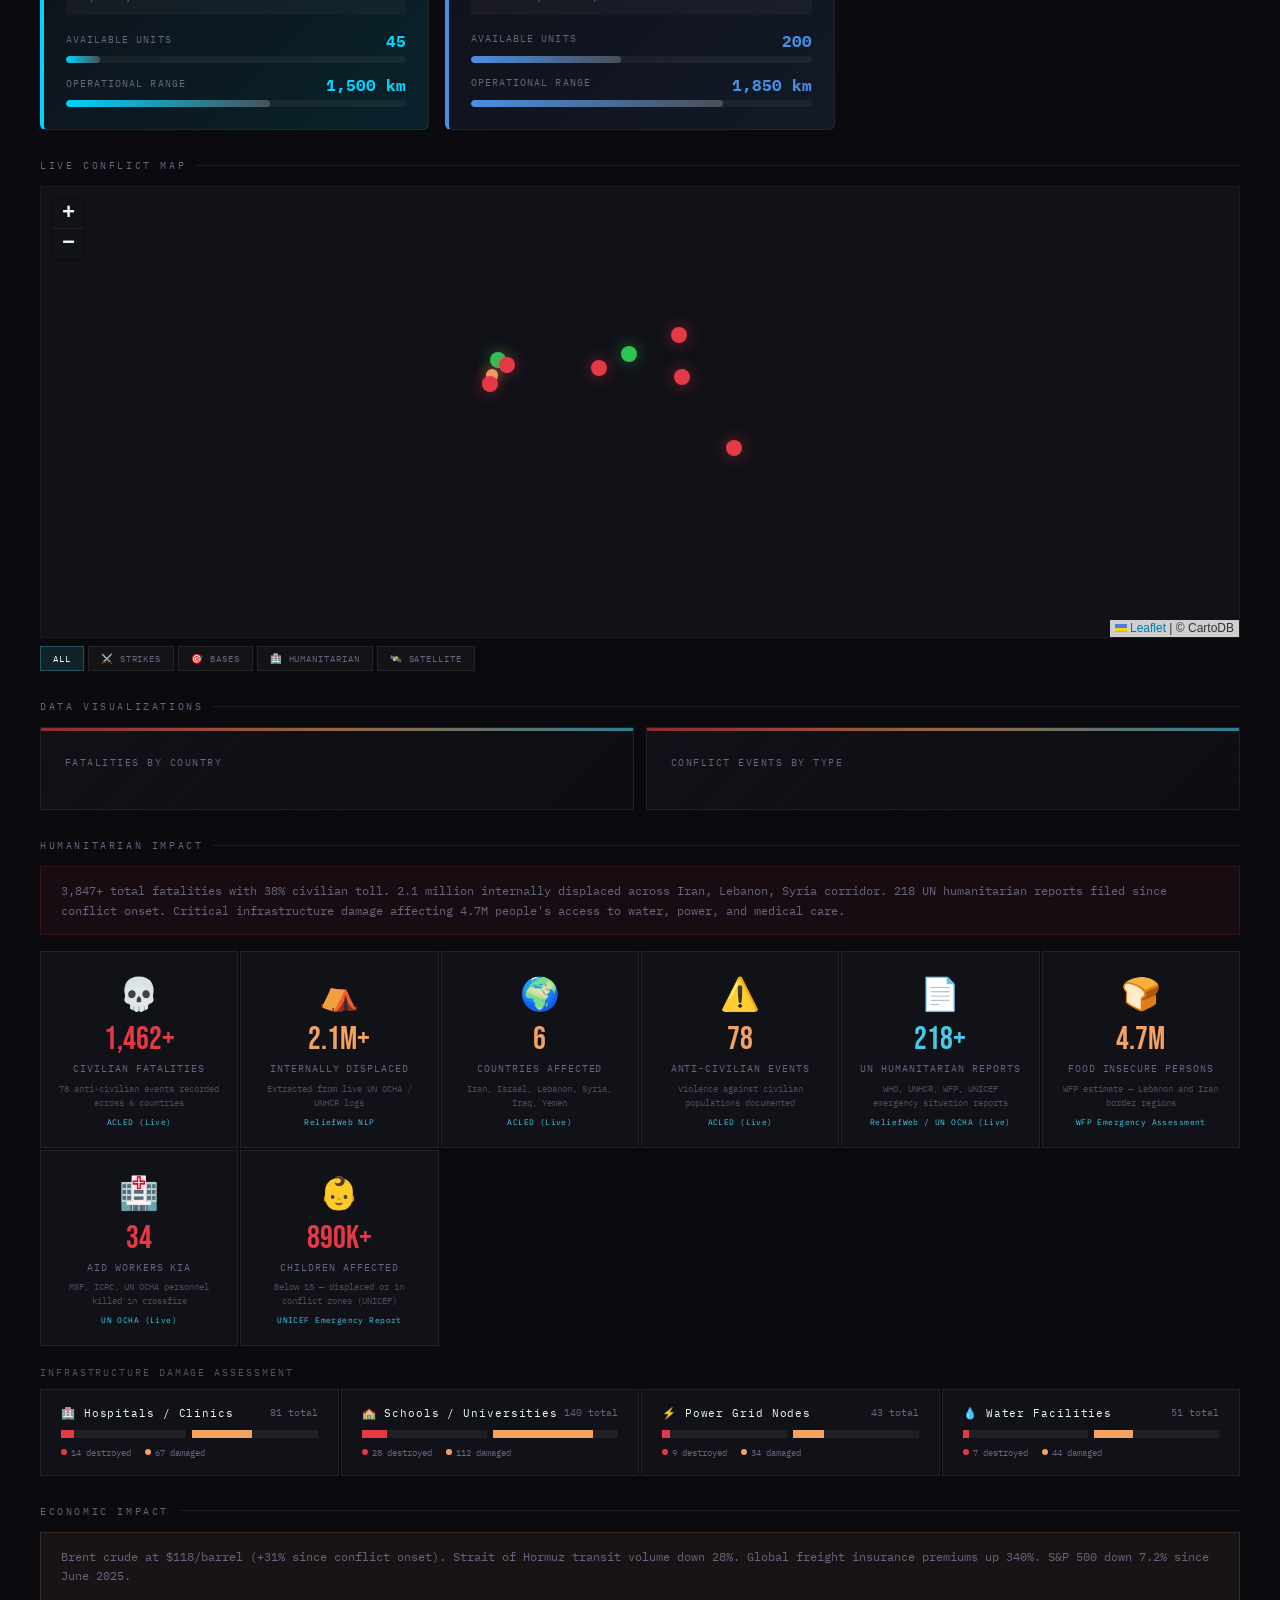
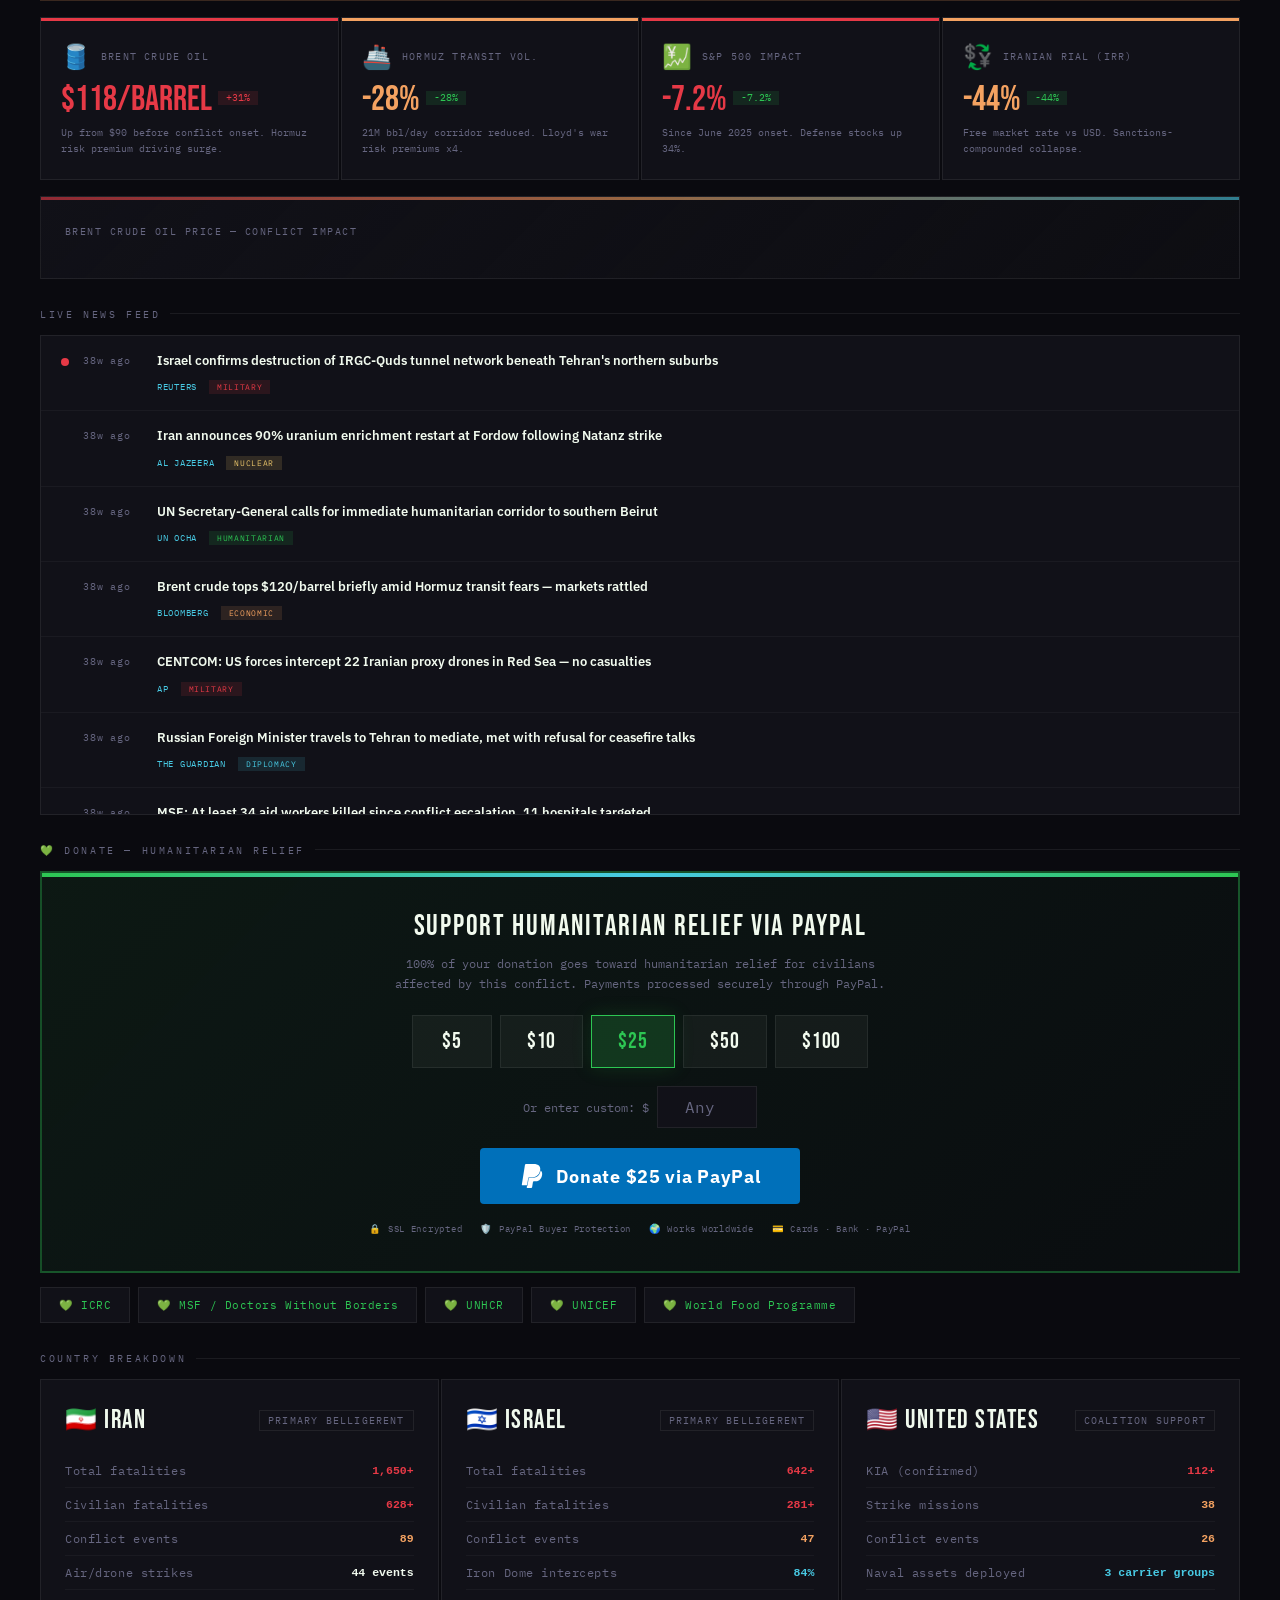
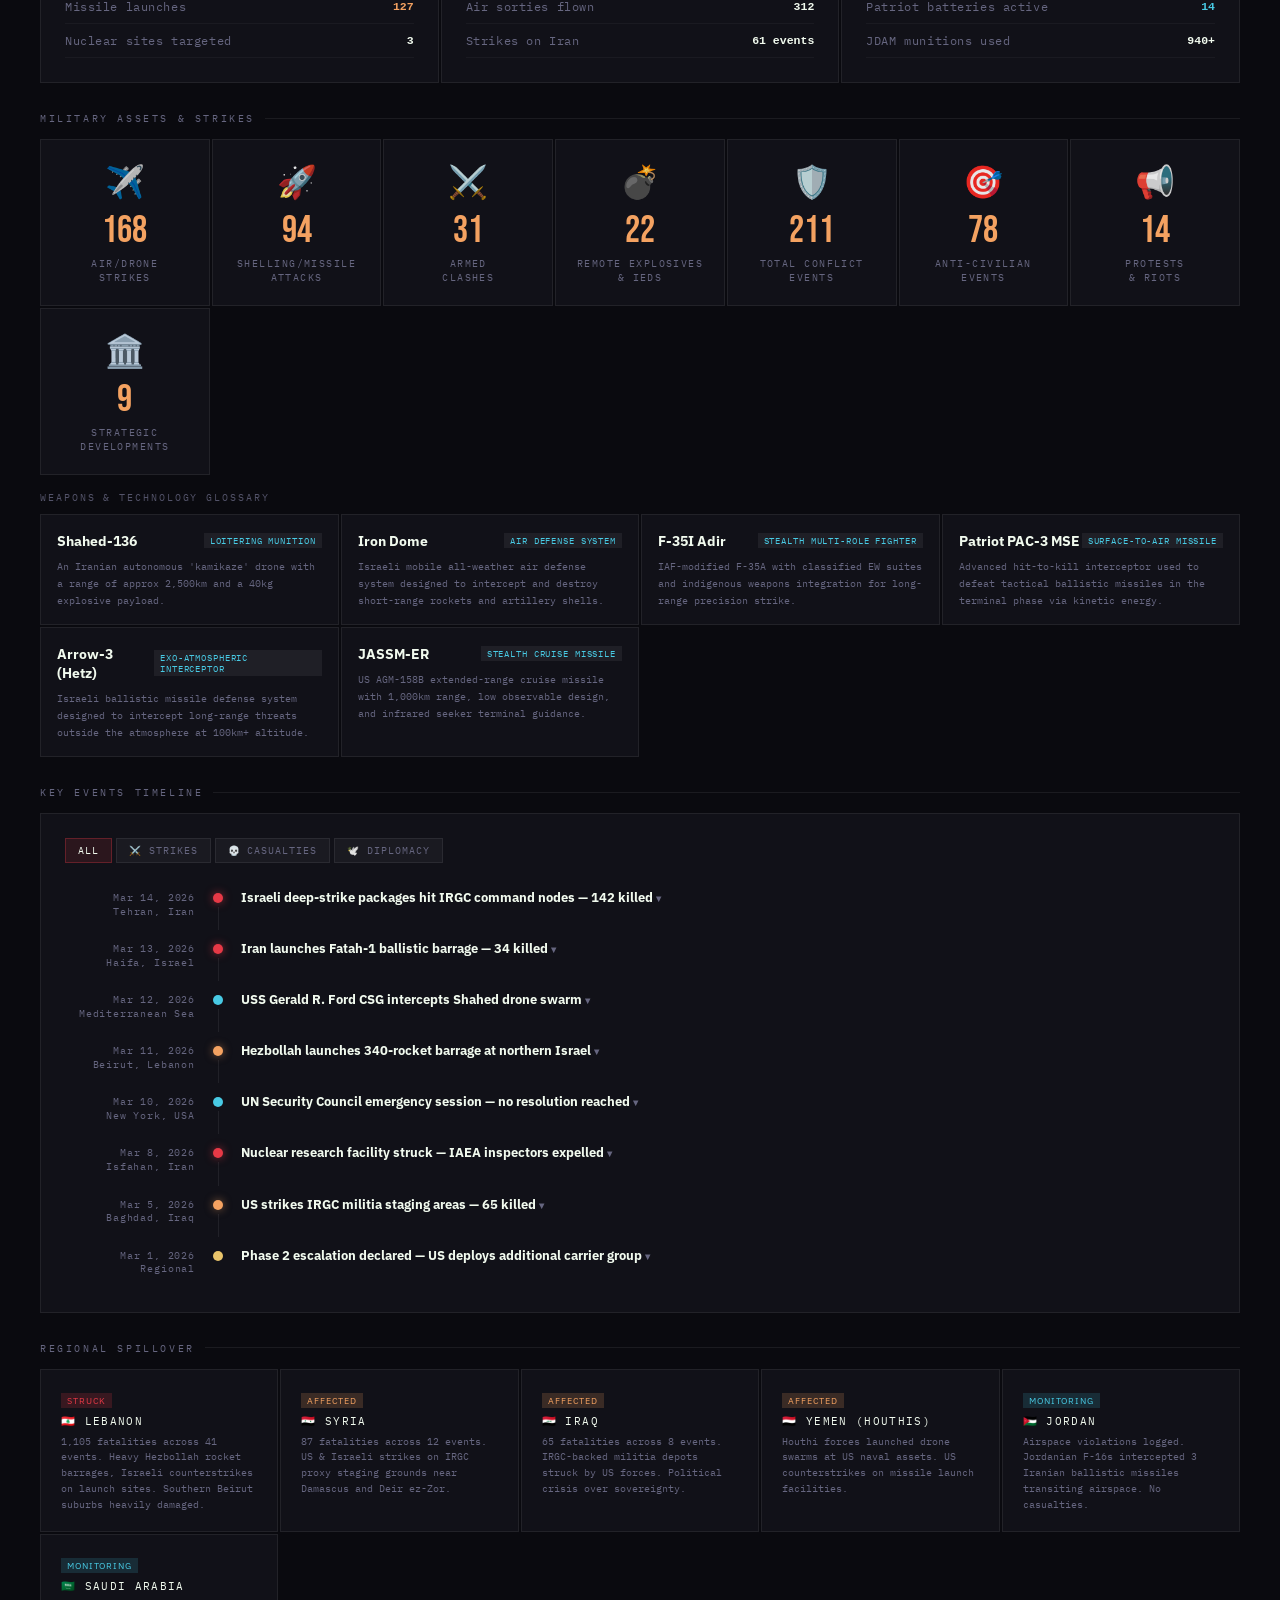
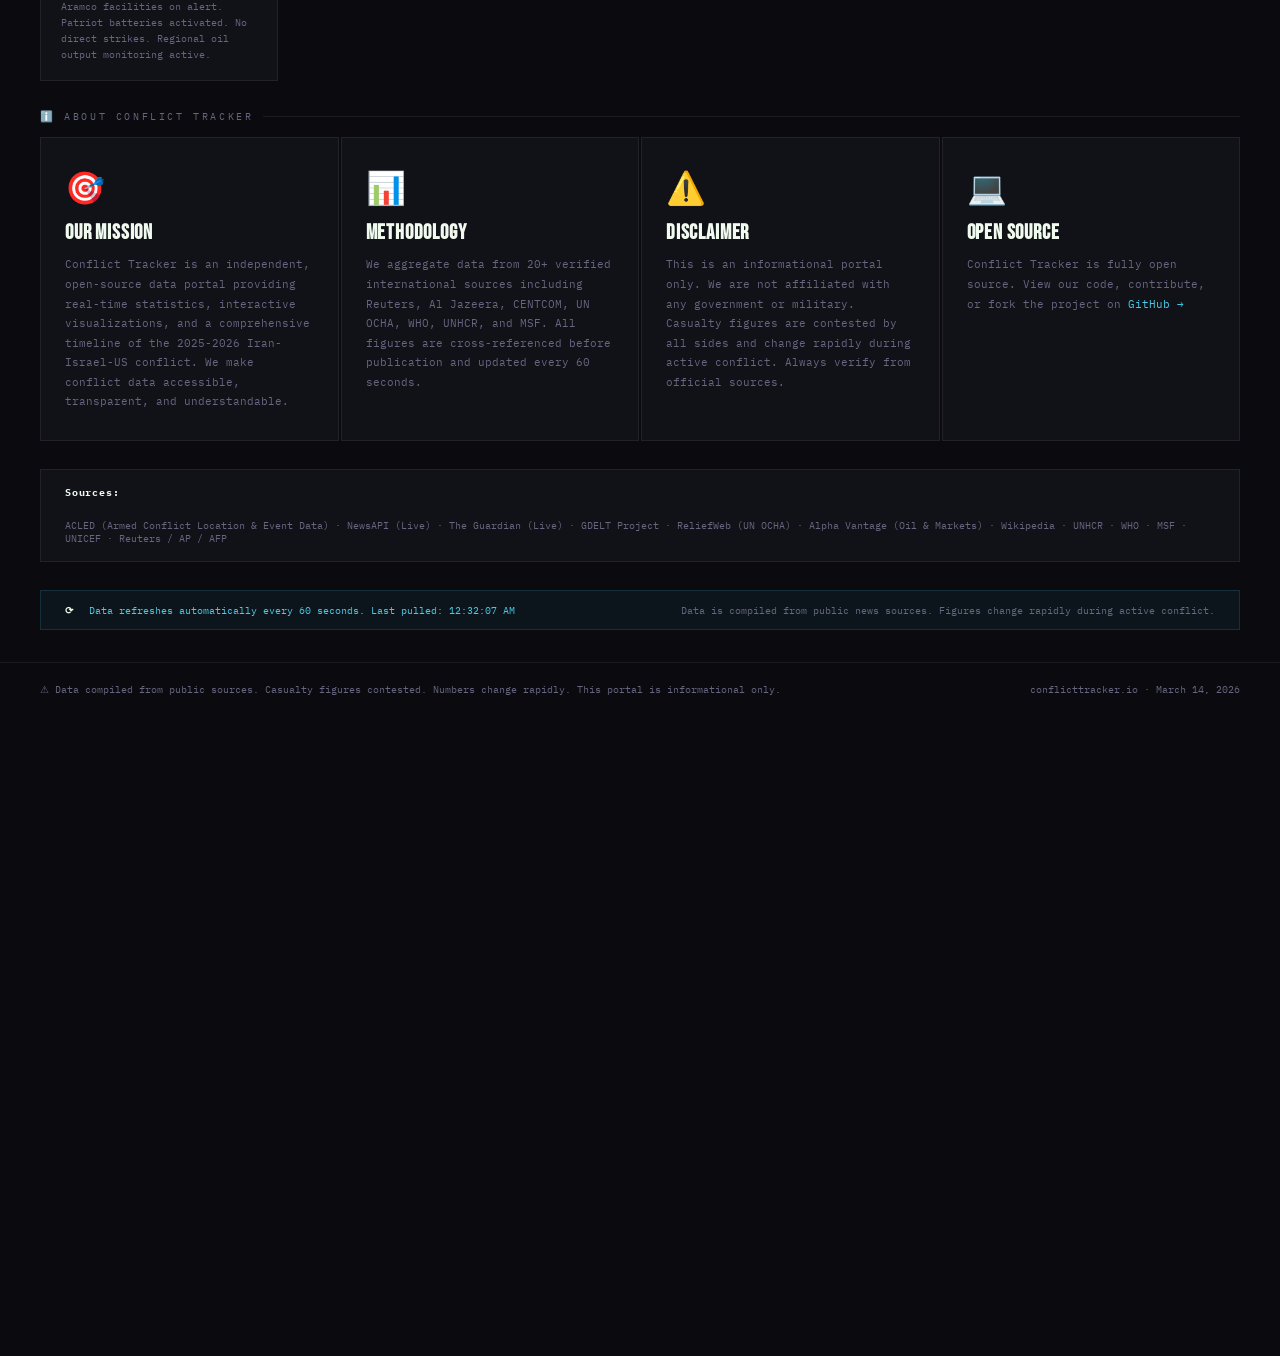
==== commit 81c2e443: "feat: Implement dynamic ML predictor, update stats.json with rich data, fix weapon comparison tabs a" ====
--- a/war-tracker/war-tracker/index.html
+++ b/war-tracker/war-tracker/index.html
@@ -189,11 +189,11 @@
       <div class="section-label">Data Visualizations</div>
       <div class="charts-grid">
         <div class="chart-panel">
-          <div style="font-family:'IBM Plex Mono',monospace;font-size:0.62rem;color:var(--muted);letter-spacing:0.15em;text-transform:uppercase;margin-bottom:12px;">Casualty Progression Over Time</div>
+          <div style="font-family:'IBM Plex Mono',monospace;font-size:0.62rem;color:var(--muted);letter-spacing:0.15em;text-transform:uppercase;margin-bottom:12px;">Fatalities by Country</div>
           <canvas id="casualtyChart"></canvas>
         </div>
         <div class="chart-panel">
-          <div style="font-family:'IBM Plex Mono',monospace;font-size:0.62rem;color:var(--muted);letter-spacing:0.15em;text-transform:uppercase;margin-bottom:12px;">Military Assets Comparison</div>
+          <div style="font-family:'IBM Plex Mono',monospace;font-size:0.62rem;color:var(--muted);letter-spacing:0.15em;text-transform:uppercase;margin-bottom:12px;">Conflict Events by Type</div>
           <canvas id="militaryChart"></canvas>
         </div>
       </div>
@@ -204,6 +204,8 @@
       <div class="section-label">Humanitarian Impact</div>
       <div class="humanitarian-summary" id="humanSummary"></div>
       <div class="human-stats-grid" id="humanStats"></div>
+      <div class="section-sublabel" style="margin-top:16px;">Infrastructure Damage Assessment</div>
+      <div class="infra-grid" id="infraGrid"></div>
     </div>
 
     <!-- Economic Impact -->
@@ -358,48 +360,6 @@
 <script src="lib/leaflet/leaflet.js"></script>
 <script src="lib/chart/chart.umd.min.js"></script>
 <script src="app.js"></script>
-<script>
-// Direct test: Load and render weapon data immediately
-window.testWeaponRender = function() {
-  console.log('Testing weapon render...');
-  fetch('./data/stats.json?t=' + Date.now())
-    .then(r => r.json())
-    .then(data => {
-      console.log('Data loaded:', {
-        hasWeaponComparison: !!data.weaponComparison,
-        categories: data.weaponComparison ? Object.keys(data.weaponComparison) : []
-      });
-      
-      if (data.weaponComparison && data.weaponComparison.drones) {
-        console.log('Drones found:', data.weaponComparison.drones.length);
-        currentWeaponCategory = 'drones';
-        buildWeaponComparison(data.weaponComparison);
-        console.log('Weapon comparison rendered');
-      }
-    })
-    .catch(e => console.error('Failed to test weapons:', e));
-};
-
-// Run test after a short delay
-setTimeout(testWeaponRender, 500);
-
-// Also test in DOMContentLoaded
-document.addEventListener('DOMContentLoaded', function() {
-  setTimeout(function() {
-    const grid = document.getElementById('weaponComparisonGrid');
-    console.log('Grid status:', {
-      found: !!grid,
-      hasContent: grid ? grid.innerHTML.length > 0 : 'N/A',
-      isVisible: grid ? grid.offsetParent !== null : 'N/A'
-    });
-    
-    if (grid && grid.textContent.trim() === '') {
-      console.log('Grid is empty - running test render');
-      testWeaponRender();
-    }
-  }, 1500);
-});
-</script>
 
 </body>
 </html>
--- a/war-tracker/war-tracker/styles.css
+++ b/war-tracker/war-tracker/styles.css
@@ -98,11 +98,11 @@
 /* Weapon Comparison */
 .weapon-category-tabs{display:flex;gap:8px;margin-bottom:20px;flex-wrap:wrap;padding:0 0 12px;border-bottom:1px solid var(--border);}
 .weapon-tab{background:transparent;border:1px solid var(--border);color:var(--muted);padding:8px 16px;border-radius:4px;font-family:'IBM Plex Mono',monospace;font-size:0.75rem;cursor:pointer;transition:all 0.2s;}
-.weapon-tab:hover{border-color:var(--cyan);color:var(--cyan);}
-.weapon-tab.active{background:var(--cyan);color:#0a0a0f;border-color:var(--cyan);}
+.weapon-tab:hover{border-color:var(--cyan);color:var(--cyan);background:rgba(72,202,228,0.05);}
+.weapon-tab.active{background:var(--cyan);color:#0a0a0f;border-color:var(--cyan);box-shadow:0 0 20px rgba(72,202,228,0.3);}
 .weapon-grid{display:grid;grid-template-columns:repeat(auto-fit,minmax(340px,1fr));gap:16px;margin-top:16px;}
-.weapon-card{background:var(--panel);border:1px solid var(--border);padding:16px;border-radius:4px;animation:fadeUp 0.5s ease both;transition:transform 0.2s;}
-.weapon-card:hover{transform:translateY(-2px);border-color:var(--cyan);}
+.weapon-card{background:var(--panel);border:1px solid var(--border);padding:22px;border-radius:6px;animation:fadeUp 0.5s ease both;transition:all 0.3s;position:relative;overflow:hidden;}
+.weapon-card:hover{transform:translateY(-4px);border-color:rgba(255,255,255,0.12);box-shadow:0 12px 40px rgba(0,0,0,0.4);}
 .weapon-header{display:flex;gap:12px;align-items:flex-start;margin-bottom:14px;}
 .weapon-flag{font-size:1.8rem;flex-shrink:0;}
 .weapon-name{color:#fff;font-weight:600;font-family:'IBM Plex Sans',sans-serif;line-height:1.2;}
@@ -123,9 +123,23 @@
 .leaflet-control-zoom a{background:var(--panel)!important;color:var(--white)!important;border-color:var(--border)!important;}
 
 /* Charts */
-.charts-grid{display:grid;grid-template-columns:repeat(auto-fit,minmax(400px,1fr));gap:2px;}
-.chart-panel{background:var(--panel);border:1px solid var(--border);padding:24px;}
-.chart-panel canvas{max-height:300px;}
+.charts-grid{display:grid;grid-template-columns:repeat(auto-fit,minmax(380px,1fr));gap:12px;}
+.chart-panel{
+  background:linear-gradient(135deg,var(--panel) 0%,rgba(255,255,255,0.015) 100%);
+  border:1px solid var(--border);
+  padding:28px 24px;
+  position:relative;
+  overflow:hidden;
+}
+.chart-panel::before{
+  content:'';
+  position:absolute;
+  top:0;left:0;right:0;
+  height:3px;
+  background:linear-gradient(90deg,var(--red),var(--orange),var(--cyan));
+  opacity:0.6;
+}
+.chart-panel canvas{max-height:320px;}
 
 /* Timeline */
 .timeline{background:var(--panel);border:1px solid var(--border);padding:24px;}
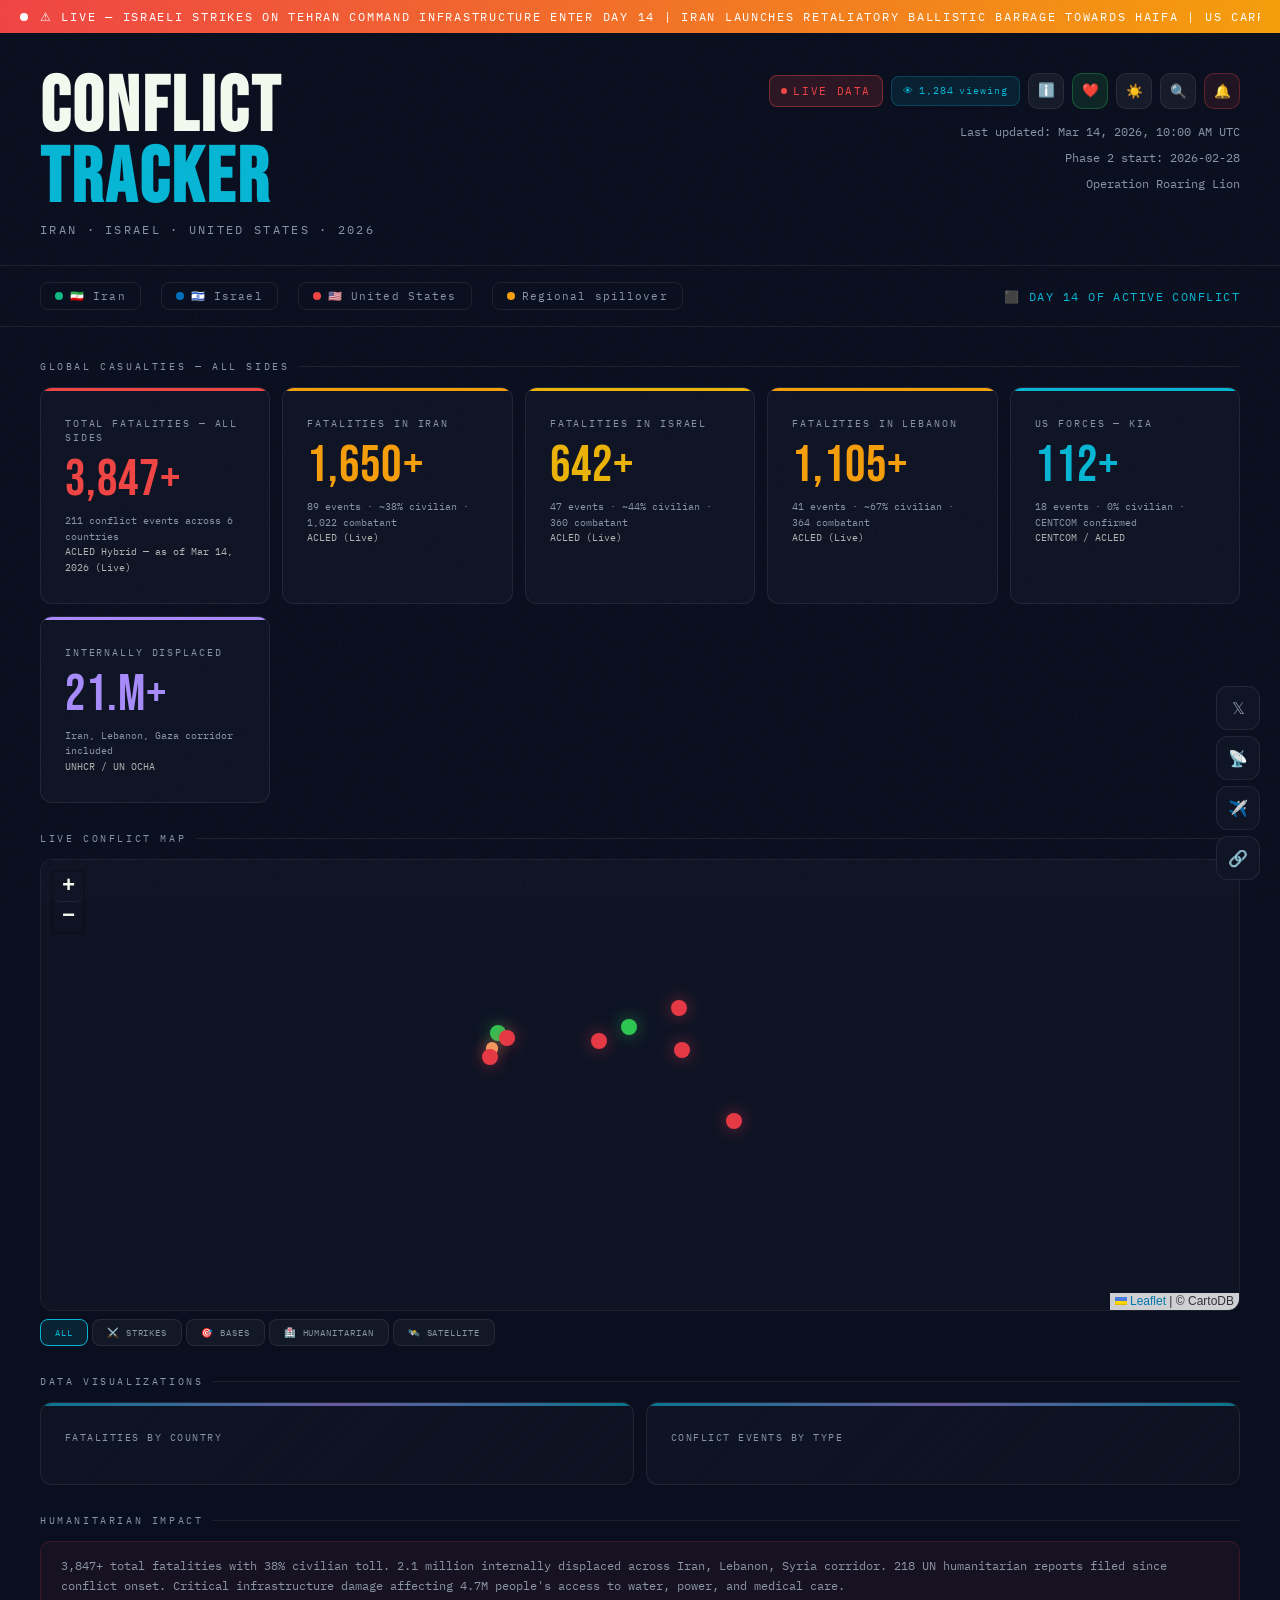
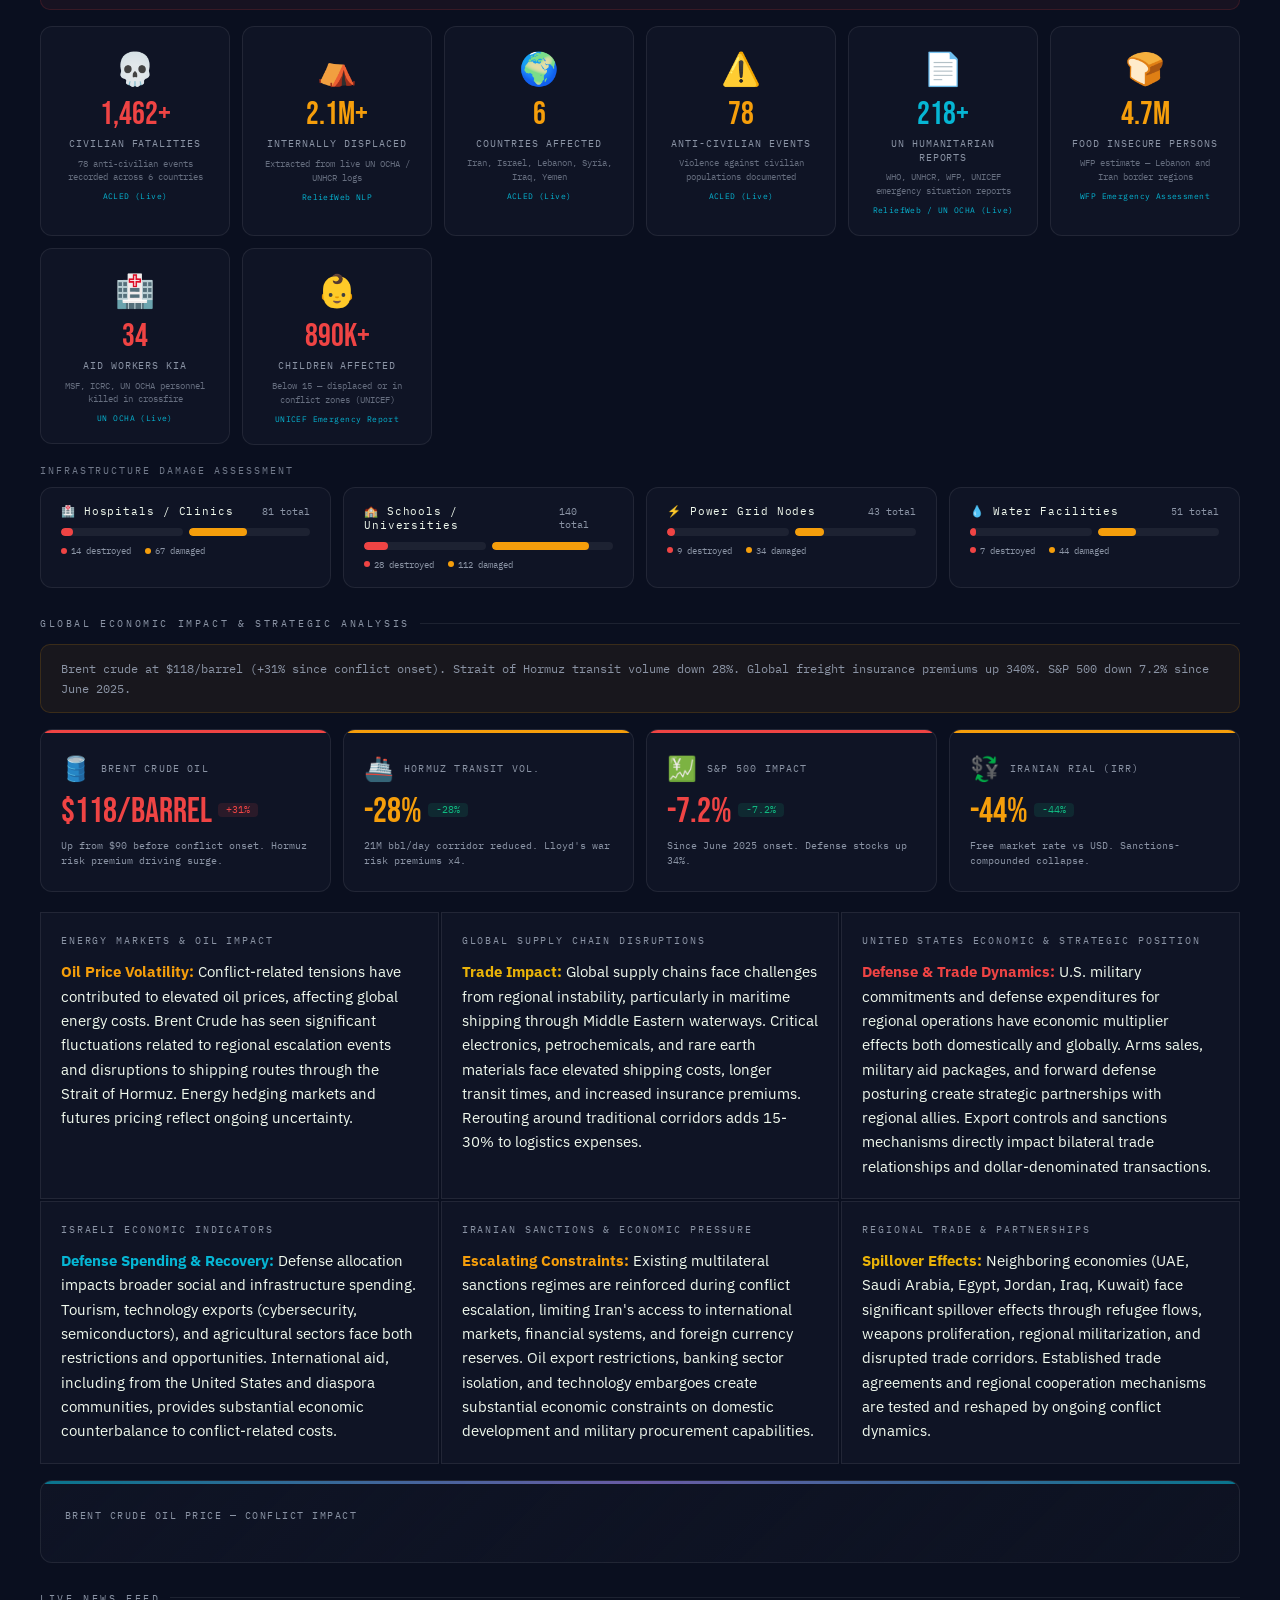
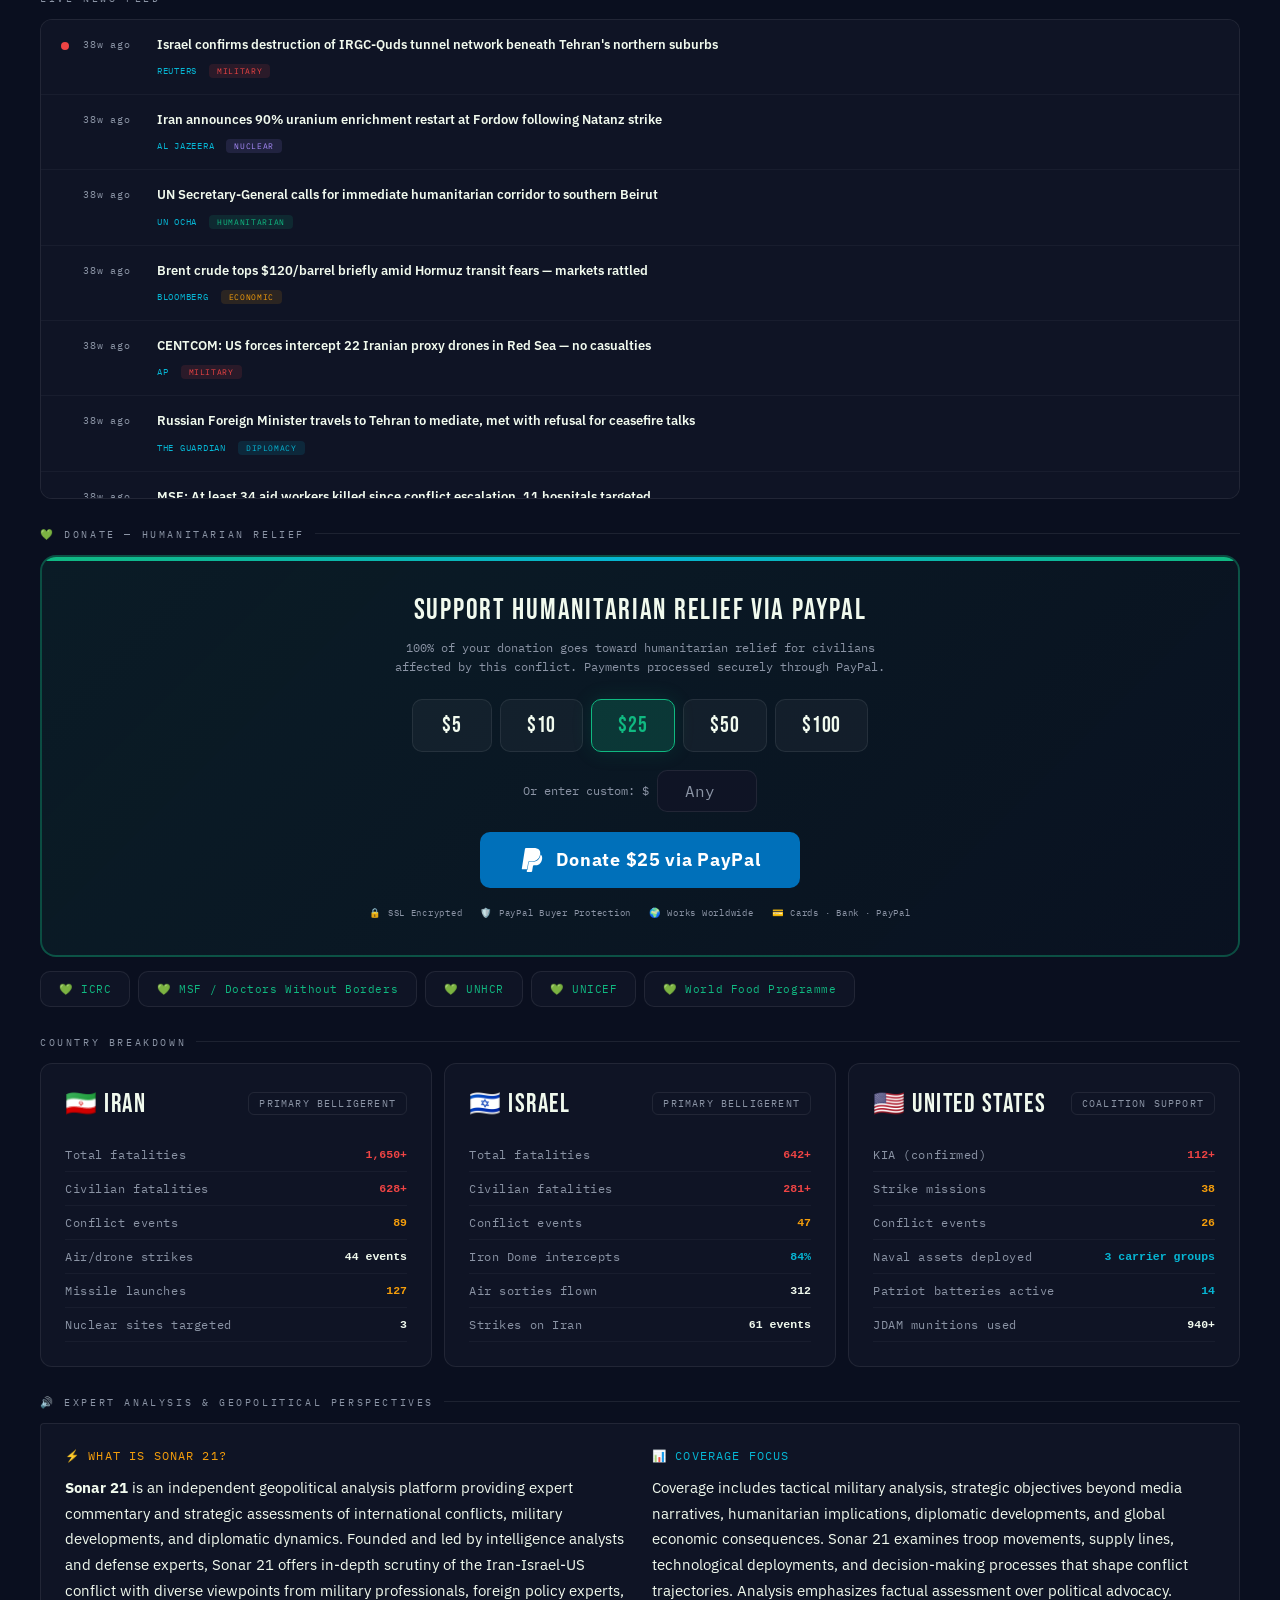
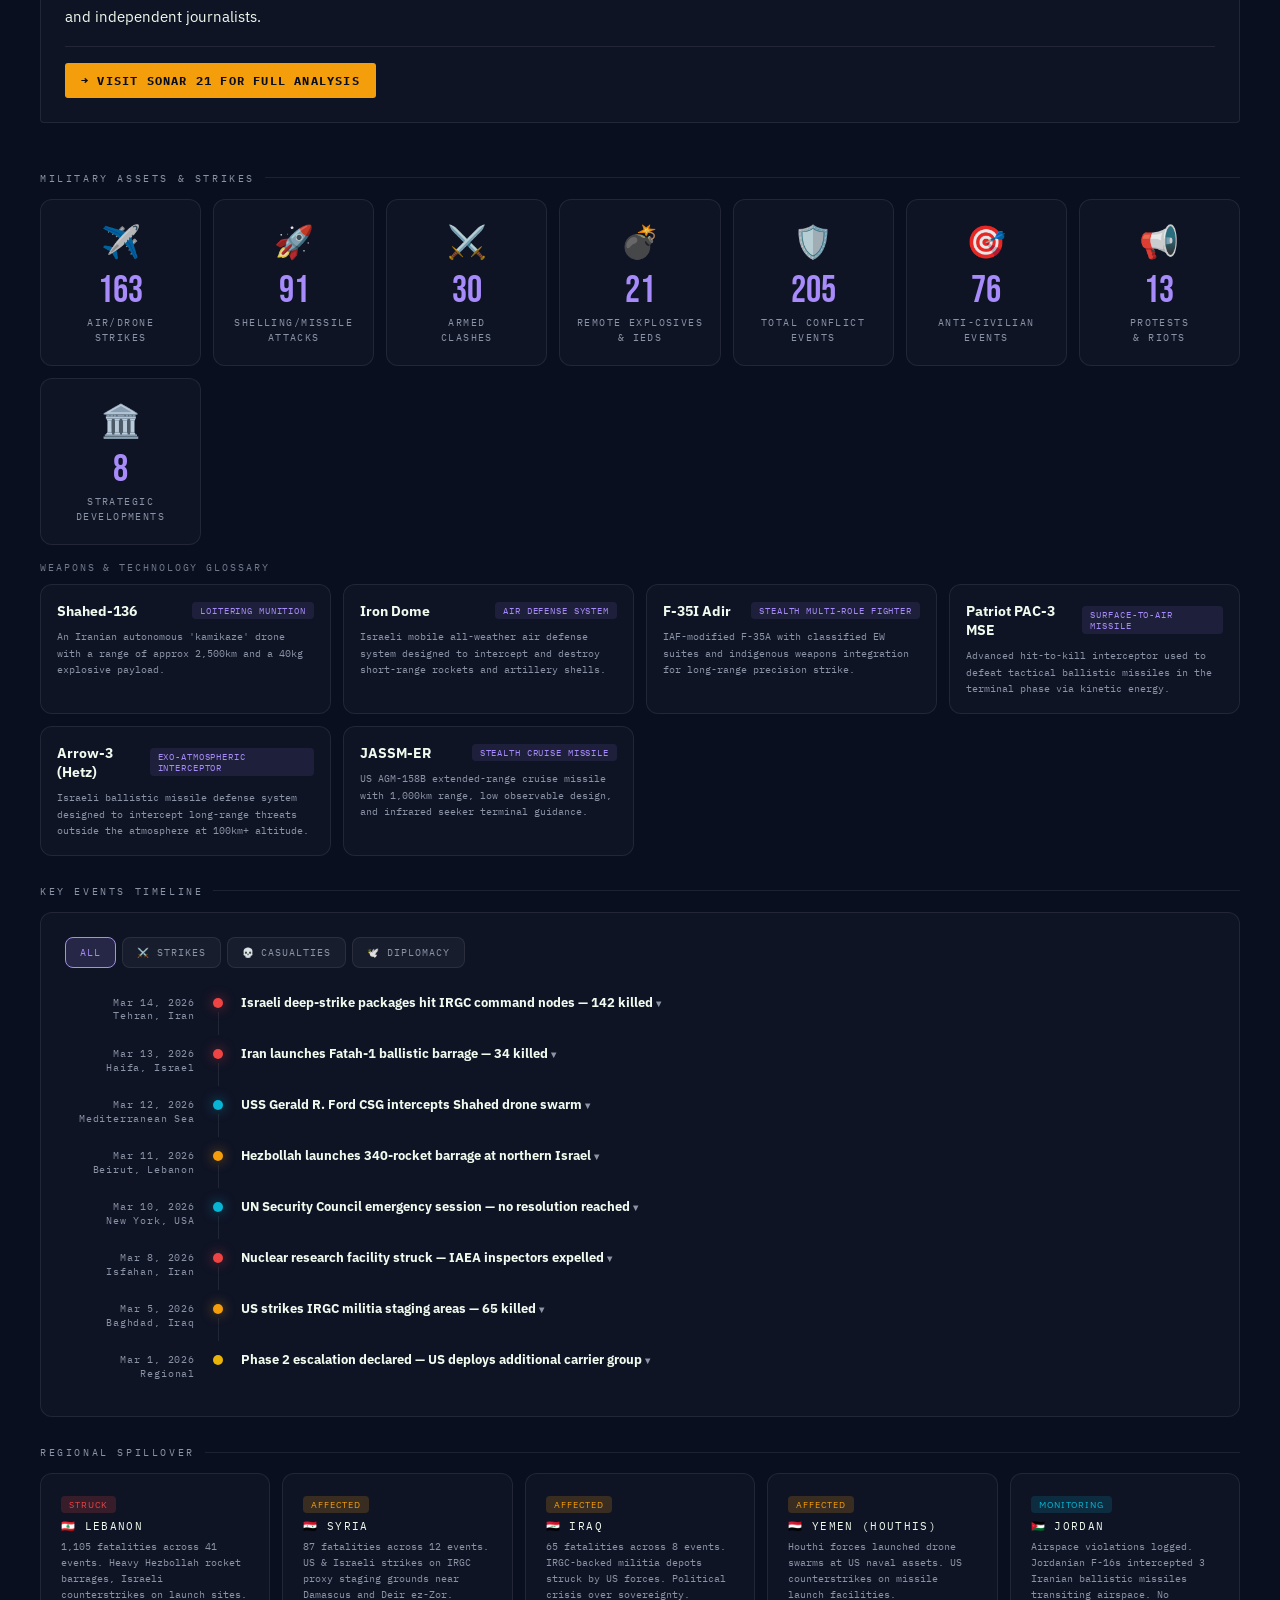
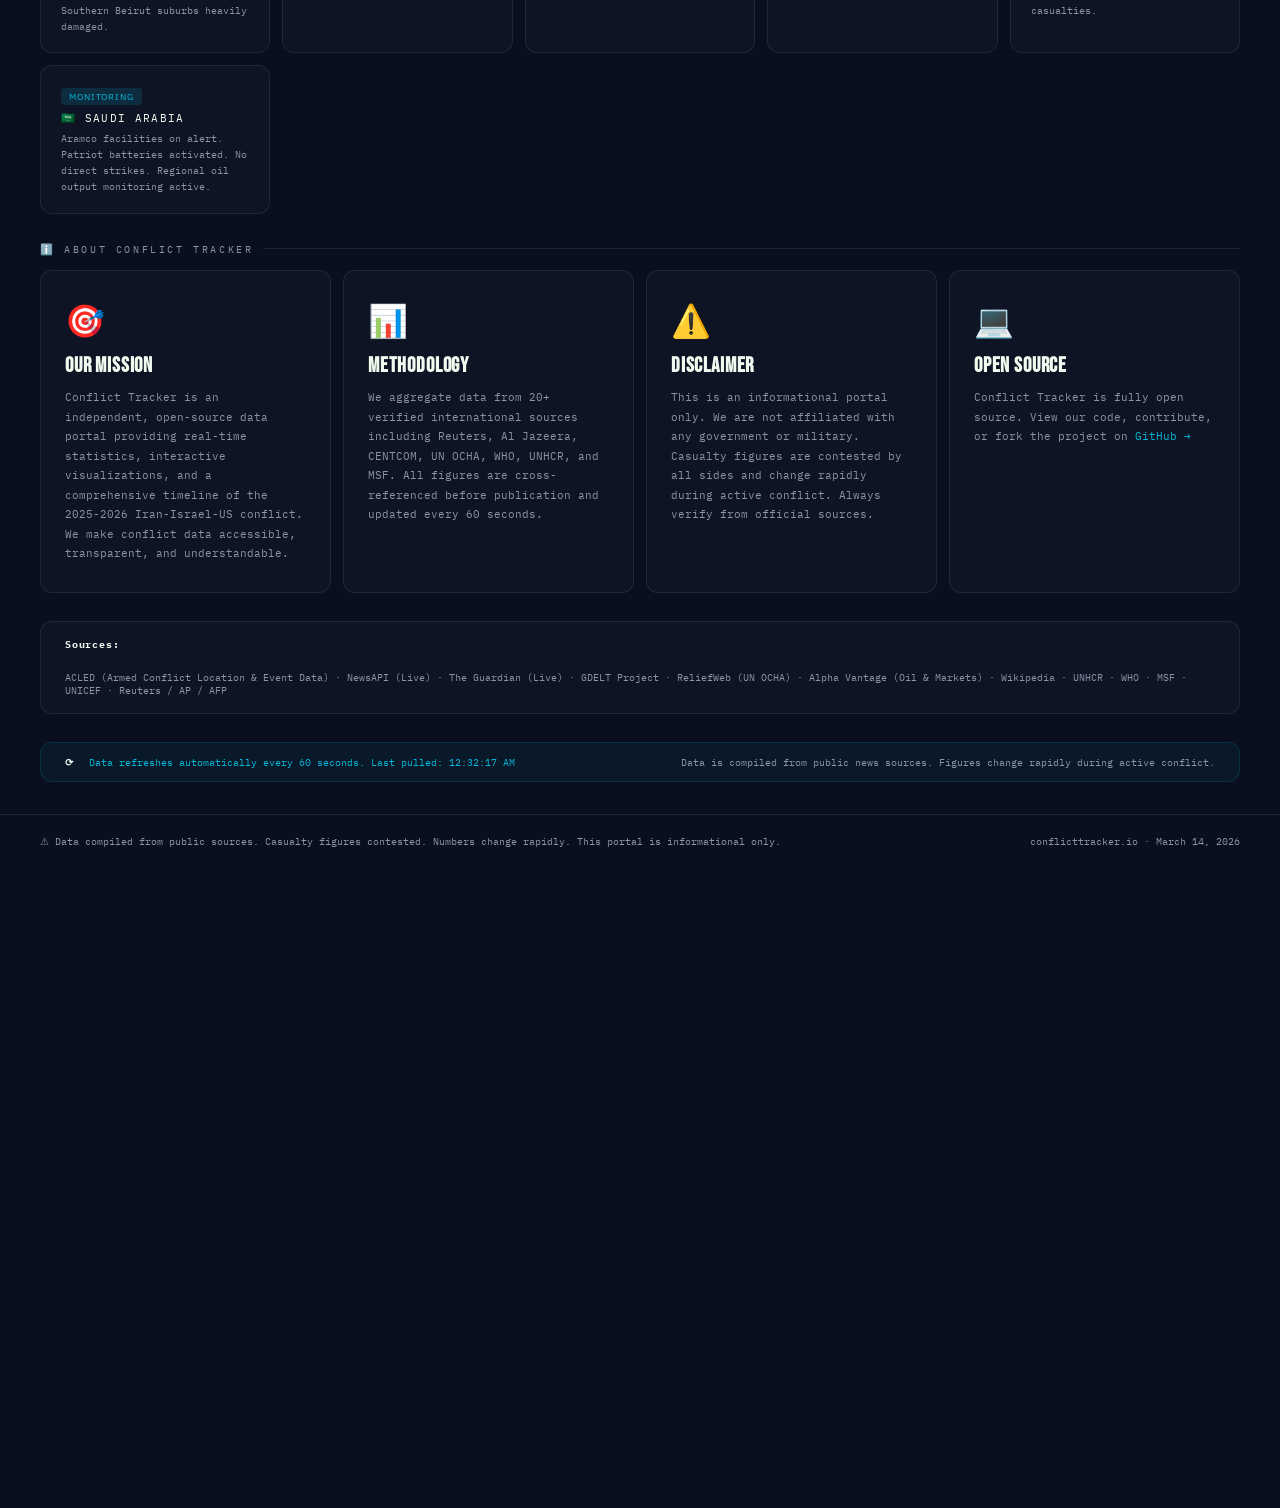
==== commit 4a8ec45a: "feat: modernize design and update content - Remove ML Strategic Momentum Predictor section - Remove " ====
--- a/war-tracker/war-tracker/index.html
+++ b/war-tracker/war-tracker/index.html
@@ -135,45 +135,10 @@
 
   <div class="main">
 
-    <!-- ML Strategic Evaluator -->
-    <div id="mlPredictionSection" style="margin-bottom: 24px;">
-      <div class="section-label" style="display:flex;align-items:center;">
-        <span style="font-size:1.1rem;margin-right:8px;">🤖</span> ML Strategic Momentum Predictor
-      </div>
-      <div id="mlCard" class="ml-card error-card" style="border: 1px solid var(--border); background: var(--card-bg); padding: 16px; border-radius: 6px;">
-        <div style="font-family:'IBM Plex Mono',monospace;font-size:0.8rem;color:var(--muted);text-transform:uppercase;margin-bottom:8px;">Current Advantage Evaluation</div>
-        <div id="mlAdvantage" style="font-size:1.4rem;font-weight:700;margin-bottom:8px;">Evaluating models...</div>
-        <div id="mlSummary" style="font-size:0.9rem;color:var(--muted);line-height:1.5;margin-bottom:12px;">Synthesizing live ACLED, ReliefWeb, and NLP sentiment streams...</div>
-        <div class="ml-bar-wrap" style="width:100%;height:8px;background:rgba(255,255,255,0.05);border-radius:4px;overflow:hidden;display:flex;">
-          <div id="mlBarIran" style="height:100%;background:var(--orange);transition:width 1s ease;"></div>
-          <div id="mlBarIsrael" style="height:100%;background:var(--cyan);transition:width 1s ease;"></div>
-        </div>
-        <div style="display:flex;justify-content:space-between;margin-top:6px;font-family:'IBM Plex Mono',monospace;font-size:0.75rem;color:var(--muted);">
-          <span style="color:var(--orange);"><span id="mlScoreIran">0</span>% Iran</span>
-          <span style="color:var(--cyan);"><span id="mlScoreIsrael">0</span>% Israel</span>
-        </div>
-      </div>
-    </div>
-
     <!-- Global Stats -->
     <div id="globalStatsSection">
       <div class="section-label">Global Casualties — All Sides</div>
       <div class="stat-grid" id="globalStats"></div>
-    </div>
-
-    <!-- Weapon Comparison -->
-    <div>
-      <div class="section-label">⚔️ Weapon Systems Comparison</div>
-      <div class="weapon-category-tabs">
-        <button class="weapon-tab active" onclick="switchWeaponCategory('drones', this)">🚁 Drones</button>
-        <button class="weapon-tab" onclick="switchWeaponCategory('missiles', this)">🚀 Missiles</button>
-        <button class="weapon-tab" onclick="switchWeaponCategory('aircraft', this)">✈️ Aircraft</button>
-        <button class="weapon-tab" onclick="switchWeaponCategory('airDefense', this)">🛡️ Air Defense</button>
-      </div>
-      <div style="font-size:0.75rem;color:var(--muted);margin-bottom:12px;font-family:'IBM Plex Mono',monospace;">
-        📊 Weapon specifications from public military databases • News mentions tracked from live feeds
-      </div>
-      <div class="weapon-grid" id="weaponComparisonGrid"></div>
     </div>
 
     <!-- Interactive Map -->
@@ -210,9 +175,55 @@
 
     <!-- Economic Impact -->
     <div>
-      <div class="section-label">Economic Impact</div>
+      <div class="section-label">Global Economic Impact & Strategic Analysis</div>
       <div class="economic-summary" id="econSummary"></div>
       <div class="econ-stats-grid" id="econStats"></div>
+      
+      <!-- Economic Analysis Cards -->
+      <div style="display: grid; grid-template-columns: repeat(auto-fit, minmax(320px, 1fr)); gap: 2px; margin-top: 20px;">
+        <div style="background: var(--panel); border: 1px solid var(--border); padding: 20px; animation: fadeUp 0.5s ease both;">
+          <div style="font-family:'IBM Plex Mono',monospace;font-size:0.65rem;letter-spacing:0.18em;text-transform:uppercase;color:var(--muted);margin-bottom:12px;">Energy Markets & Oil Impact</div>
+          <div style="font-size:0.95rem;line-height:1.6;color:var(--white);">
+            <strong style="color:var(--orange);">Oil Price Volatility:</strong> Conflict-related tensions have contributed to elevated oil prices, affecting global energy costs. Brent Crude has seen significant fluctuations related to regional escalation events and disruptions to shipping routes through the Strait of Hormuz. Energy hedging markets and futures pricing reflect ongoing uncertainty.
+          </div>
+        </div>
+        
+        <div style="background: var(--panel); border: 1px solid var(--border); padding: 20px; animation: fadeUp 0.5s ease both;">
+          <div style="font-family:'IBM Plex Mono',monospace;font-size:0.65rem;letter-spacing:0.18em;text-transform:uppercase;color:var(--muted);margin-bottom:12px;">Global Supply Chain Disruptions</div>
+          <div style="font-size:0.95rem;line-height:1.6;color:var(--white);">
+            <strong style="color:var(--yellow);">Trade Impact:</strong> Global supply chains face challenges from regional instability, particularly in maritime shipping through Middle Eastern waterways. Critical electronics, petrochemicals, and rare earth materials face elevated shipping costs, longer transit times, and increased insurance premiums. Rerouting around traditional corridors adds 15-30% to logistics expenses.
+          </div>
+        </div>
+        
+        <div style="background: var(--panel); border: 1px solid var(--border); padding: 20px; animation: fadeUp 0.5s ease both;">
+          <div style="font-family:'IBM Plex Mono',monospace;font-size:0.65rem;letter-spacing:0.18em;text-transform:uppercase;color:var(--muted);margin-bottom:12px;">United States Economic & Strategic Position</div>
+          <div style="font-size:0.95rem;line-height:1.6;color:var(--white);">
+            <strong style="color:var(--red);">Defense & Trade Dynamics:</strong> U.S. military commitments and defense expenditures for regional operations have economic multiplier effects both domestically and globally. Arms sales, military aid packages, and forward defense posturing create strategic partnerships with regional allies. Export controls and sanctions mechanisms directly impact bilateral trade relationships and dollar-denominated transactions.
+          </div>
+        </div>
+        
+        <div style="background: var(--panel); border: 1px solid var(--border); padding: 20px; animation: fadeUp 0.5s ease both;">
+          <div style="font-family:'IBM Plex Mono',monospace;font-size:0.65rem;letter-spacing:0.18em;text-transform:uppercase;color:var(--muted);margin-bottom:12px;">Israeli Economic Indicators</div>
+          <div style="font-size:0.95rem;line-height:1.6;color:var(--white);">
+            <strong style="color:var(--cyan);">Defense Spending & Recovery:</strong> Defense allocation impacts broader social and infrastructure spending. Tourism, technology exports (cybersecurity, semiconductors), and agricultural sectors face both restrictions and opportunities. International aid, including from the United States and diaspora communities, provides substantial economic counterbalance to conflict-related costs.
+          </div>
+        </div>
+        
+        <div style="background: var(--panel); border: 1px solid var(--border); padding: 20px; animation: fadeUp 0.5s ease both;">
+          <div style="font-family:'IBM Plex Mono',monospace;font-size:0.65rem;letter-spacing:0.18em;text-transform:uppercase;color:var(--muted);margin-bottom:12px;">Iranian Sanctions & Economic Pressure</div>
+          <div style="font-size:0.95rem;line-height:1.6;color:var(--white);">
+            <strong style="color:var(--orange);">Escalating Constraints:</strong> Existing multilateral sanctions regimes are reinforced during conflict escalation, limiting Iran's access to international markets, financial systems, and foreign currency reserves. Oil export restrictions, banking sector isolation, and technology embargoes create substantial economic constraints on domestic development and military procurement capabilities.
+          </div>
+        </div>
+        
+        <div style="background: var(--panel); border: 1px solid var(--border); padding: 20px; animation: fadeUp 0.5s ease both;">
+          <div style="font-family:'IBM Plex Mono',monospace;font-size:0.65rem;letter-spacing:0.18em;text-transform:uppercase;color:var(--muted);margin-bottom:12px;">Regional Trade & Partnerships</div>
+          <div style="font-size:0.95rem;line-height:1.6;color:var(--white);">
+            <strong style="color:var(--yellow);">Spillover Effects:</strong> Neighboring economies (UAE, Saudi Arabia, Egypt, Jordan, Iraq, Kuwait) face significant spillover effects through refugee flows, weapons proliferation, regional militarization, and disrupted trade corridors. Established trade agreements and regional cooperation mechanisms are tested and reshaped by ongoing conflict dynamics.
+          </div>
+        </div>
+      </div>
+      
       <div class="chart-panel" style="margin-top:16px;">
         <div style="font-family:'IBM Plex Mono',monospace;font-size:0.62rem;color:var(--muted);letter-spacing:0.15em;text-transform:uppercase;margin-bottom:12px;">Brent Crude Oil Price — Conflict Impact</div>
         <canvas id="oilChart"></canvas>
@@ -268,6 +279,30 @@
       <div class="country-grid" id="countryGrid"></div>
     </div>
 
+    <!-- Sonar 21: Expert Geopolitical Commentary -->
+    <div>
+      <div class="section-label">🔊 Expert Analysis & Geopolitical Perspectives</div>
+      <div style="background: var(--panel); border: 1px solid var(--border); padding: 24px; border-radius: 4px; margin-bottom: 20px;">
+        <div style="display: grid; grid-template-columns: 1fr 1fr; gap: 24px;">
+          <div>
+            <div style="font-family:'IBM Plex Mono',monospace;font-size:0.72rem;letter-spacing:0.1em;text-transform:uppercase;color:var(--orange);margin-bottom:12px;">⚡ What is Sonar 21?</div>
+            <div style="font-size:0.95rem;line-height:1.7;color:var(--white);">
+              <strong>Sonar 21</strong> is an independent geopolitical analysis platform providing expert commentary and strategic assessments of international conflicts, military developments, and diplomatic dynamics. Founded and led by intelligence analysts and defense experts, Sonar 21 offers in-depth scrutiny of the Iran-Israel-US conflict with diverse viewpoints from military professionals, foreign policy experts, and independent journalists.
+            </div>
+          </div>
+          <div>
+            <div style="font-family:'IBM Plex Mono',monospace;font-size:0.72rem;letter-spacing:0.1em;text-transform:uppercase;color:var(--cyan);margin-bottom:12px;">📊 Coverage Focus</div>
+            <div style="font-size:0.95rem;line-height:1.7;color:var(--white);">
+              Coverage includes tactical military analysis, strategic objectives beyond media narratives, humanitarian implications, diplomatic developments, and global economic consequences. Sonar 21 examines troop movements, supply lines, technological deployments, and decision-making processes that shape conflict trajectories. Analysis emphasizes factual assessment over political advocacy.
+            </div>
+          </div>
+        </div>
+        <div style="margin-top:16px;padding-top:16px;border-top:1px solid var(--border);">
+          <a href="https://sonar21.com" target="_blank" style="display:inline-block;background:var(--orange);color:var(--dark);padding:10px 16px;font-family:'IBM Plex Mono',monospace;font-size:0.75rem;letter-spacing:0.1em;text-transform:uppercase;text-decoration:none;font-weight:700;border-radius:3px;">→ Visit Sonar 21 for Full Analysis</a>
+        </div>
+      </div>
+    </div>
+
     <!-- Military Assets -->
     <div>
       <div class="section-label">Military Assets &amp; Strikes</div>
--- a/war-tracker/war-tracker/styles.css
+++ b/war-tracker/war-tracker/styles.css
@@ -1,8 +1,8 @@
 :root {
-  --red:#e63946;--orange:#f4a261;--yellow:#e9c46a;
-  --cyan:#48cae4;--white:#f1faee;--dark:#0a0a0f;
-  --panel:#111118;--border:rgba(255,255,255,0.07);--muted:#666680;
-  --green:#2dc653;
+  --red:#ef4444;--orange:#f59e0b;--yellow:#eab308;
+  --cyan:#06b6d4;--white:#f1faee;--dark:#0a0f1f;
+  --panel:#0f1425;--border:rgba(255,255,255,0.08);--muted:#8b94a5;
+  --green:#10b981;--purple:#a78bfa;--violet:#7c3aed;--pink:#ec4899;
 }
 [data-theme="light"] {
   --white:#1a1a2e;--dark:#f0f0f5;--panel:#ffffff;
@@ -15,13 +15,13 @@
 
 /* Loading */
 #loading{position:fixed;inset:0;background:var(--dark);display:flex;flex-direction:column;align-items:center;justify-content:center;z-index:9999;gap:16px;font-family:'IBM Plex Mono',monospace;font-size:0.75rem;letter-spacing:0.2em;color:var(--muted);}
-.loader-bar{width:220px;height:2px;background:var(--border);position:relative;overflow:hidden;}
-.loader-bar::after{content:'';position:absolute;left:-40%;width:40%;height:100%;background:var(--red);animation:load 1s ease infinite;}
+.loader-bar{width:220px;height:2px;background:var(--border);position:relative;overflow:hidden;border-radius:2px;}
+.loader-bar::after{content:'';position:absolute;left:-40%;width:40%;height:100%;background:linear-gradient(90deg,transparent,var(--cyan),transparent);animation:load 1s ease infinite;}
 @keyframes load{0%{left:-40%}100%{left:120%}}
 #loading.hidden{opacity:0;pointer-events:none;transition:opacity 0.4s ease;}
 
 /* Alert bar */
-.alert-bar{background:var(--red);color:white;font-family:'IBM Plex Mono',monospace;font-size:0.72rem;letter-spacing:0.15em;text-transform:uppercase;padding:9px 20px;display:flex;align-items:center;gap:12px;overflow:hidden;}
+.alert-bar{background:linear-gradient(90deg,#ef4444,#f59e0b);color:white;font-family:'IBM Plex Mono',monospace;font-size:0.72rem;letter-spacing:0.15em;text-transform:uppercase;padding:9px 20px;display:flex;align-items:center;gap:12px;overflow:hidden;}
 .alert-bar .pulse{width:8px;height:8px;background:white;border-radius:50%;flex-shrink:0;animation:blink 1s infinite;}
 .ticker-wrap{flex:1;overflow:hidden;}
 .ticker{white-space:nowrap;display:inline-block;animation:scroll-left 60s linear infinite;}
@@ -31,26 +31,27 @@
 /* Header */
 header{padding:40px 40px 28px;display:flex;justify-content:space-between;align-items:flex-start;border-bottom:1px solid var(--border);}
 .logo-area h1{font-family:'Bebas Neue',sans-serif;font-size:clamp(2.8rem,6vw,5rem);line-height:0.92;letter-spacing:0.04em;}
-.logo-area h1 span.accent{color:var(--red);}
+.logo-area h1 span.accent{color:var(--cyan);}
 .logo-area .subtitle{font-family:'IBM Plex Mono',monospace;font-size:0.72rem;color:var(--muted);letter-spacing:0.2em;text-transform:uppercase;margin-top:8px;}
 .header-meta{text-align:right;font-family:'IBM Plex Mono',monospace;font-size:0.72rem;color:var(--muted);line-height:1.9;display:flex;flex-direction:column;align-items:flex-end;gap:4px;}
 .header-controls{display:flex;gap:8px;align-items:center;margin-bottom:8px;}
-.live-badge{display:inline-flex;align-items:center;gap:6px;background:rgba(230,57,70,0.15);border:1px solid rgba(230,57,70,0.4);color:var(--red);padding:4px 10px;font-size:0.68rem;letter-spacing:0.15em;text-transform:uppercase;}
+.live-badge{display:inline-flex;align-items:center;gap:6px;background:rgba(239,68,68,0.15);border:1px solid rgba(239,68,68,0.4);border-radius:8px;color:var(--red);padding:5px 11px;font-size:0.68rem;letter-spacing:0.15em;text-transform:uppercase;}
 .live-badge::before{content:'';width:6px;height:6px;background:var(--red);border-radius:50%;animation:blink 1s infinite;}
-.viewers-badge{display:inline-flex;align-items:center;gap:5px;background:rgba(72,202,228,0.1);border:1px solid rgba(72,202,228,0.25);color:var(--cyan);padding:4px 10px;font-family:'IBM Plex Mono',monospace;font-size:0.62rem;letter-spacing:0.1em;}
+.viewers-badge{display:inline-flex;align-items:center;gap:5px;background:rgba(6,182,212,0.1);border:1px solid rgba(6,182,212,0.25);border-radius:8px;color:var(--cyan);padding:5px 11px;font-family:'IBM Plex Mono',monospace;font-size:0.62rem;letter-spacing:0.1em;}
 
 /* Icon buttons */
-.icon-btn{background:rgba(255,255,255,0.05);border:1px solid var(--border);color:var(--muted);width:32px;height:32px;display:flex;align-items:center;justify-content:center;cursor:pointer;font-size:0.85rem;transition:all 0.2s;}
-.icon-btn:hover{color:var(--white);border-color:rgba(255,255,255,0.2);background:rgba(255,255,255,0.08);}
-.notify-btn{background:rgba(230,57,70,0.1);border-color:rgba(230,57,70,0.3);color:var(--red);}
-.notify-btn.active{background:rgba(45,198,83,0.15);border-color:rgba(45,198,83,0.3);color:var(--green);}
+.icon-btn{background:rgba(255,255,255,0.05);border:1px solid var(--border);border-radius:10px;color:var(--muted);width:36px;height:36px;display:flex;align-items:center;justify-content:center;cursor:pointer;font-size:0.85rem;transition:all 0.2s;}
+.icon-btn:hover{color:var(--white);border-color:var(--cyan);background:rgba(6,182,212,0.1);}
+.notify-btn{background:rgba(239,68,68,0.1);border-color:rgba(239,68,68,0.3);color:var(--red);}
+.notify-btn.active{background:rgba(16,185,129,0.15);border-color:rgba(16,185,129,0.3);color:var(--green);}
 
 /* Flags row */
 .flags-row{padding:16px 40px;display:flex;gap:20px;align-items:center;border-bottom:1px solid var(--border);font-family:'IBM Plex Mono',monospace;font-size:0.7rem;color:var(--muted);letter-spacing:0.1em;flex-wrap:wrap;}
-.flag-tag{display:flex;align-items:center;gap:7px;padding:5px 12px;border:1px solid var(--border);font-size:0.7rem;}
+.flag-tag{display:flex;align-items:center;gap:7px;padding:6px 14px;border:1px solid var(--border);border-radius:8px;font-size:0.7rem;transition:all 0.2s;}
+.flag-tag:hover{border-color:rgba(255,255,255,0.15);}
 .flag-tag .dot{width:8px;height:8px;border-radius:50%;}
-.flag-tag.iran .dot{background:#239f40;}.flag-tag.israel .dot{background:#0038b8;}.flag-tag.usa .dot{background:#b22234;}.flag-tag.region .dot{background:var(--orange);}
-.conflict-day{margin-left:auto;font-size:0.75rem;color:var(--orange);letter-spacing:0.12em;}
+.flag-tag.iran .dot{background:#10b981;}.flag-tag.israel .dot{background:#0070ba;}.flag-tag.usa .dot{background:#ef4444;}.flag-tag.region .dot{background:var(--orange);}
+.conflict-day{margin-left:auto;font-size:0.75rem;color:var(--cyan);letter-spacing:0.12em;}
 
 /* Main */
 .main{padding:32px 40px;display:flex;flex-direction:column;gap:28px;}
@@ -58,14 +59,14 @@
 .section-label::after{content:'';flex:1;height:1px;background:var(--border);}
 
 /* Stat cards */
-.stat-grid{display:grid;grid-template-columns:repeat(auto-fit,minmax(220px,1fr));gap:2px;}
-.stat-card{background:var(--panel);padding:28px 24px;position:relative;overflow:hidden;border:1px solid var(--border);transition:border-color 0.2s,transform 0.2s;animation:fadeUp 0.4s ease both;}
-.stat-card:hover{border-color:rgba(255,255,255,0.15);transform:translateY(-2px);}
-.stat-card::before{content:'';position:absolute;top:0;left:0;right:0;height:3px;}
-.stat-card.red::before{background:var(--red);}.stat-card.orange::before{background:var(--orange);}.stat-card.yellow::before{background:var(--yellow);}.stat-card.cyan::before{background:var(--cyan);}.stat-card.muted::before{background:var(--muted);}
+.stat-grid{display:grid;grid-template-columns:repeat(auto-fit,minmax(220px,1fr));gap:12px;}
+.stat-card{background:var(--panel);padding:28px 24px;position:relative;overflow:hidden;border:1px solid var(--border);border-radius:12px;transition:all 0.3s ease;animation:fadeUp 0.4s ease both;}
+.stat-card:hover{border-color:rgba(255,255,255,0.15);transform:translateY(-4px);box-shadow:0 8px 32px rgba(0,0,0,0.3);}
+.stat-card::before{content:'';position:absolute;top:0;left:0;right:0;height:3px;border-radius:12px 12px 0 0;}
+.stat-card.red::before{background:var(--red);}.stat-card.orange::before{background:var(--orange);}.stat-card.yellow::before{background:var(--yellow);}.stat-card.cyan::before{background:var(--cyan);}.stat-card.muted::before{background:var(--purple);}
 .stat-card .label{font-family:'IBM Plex Mono',monospace;font-size:0.65rem;letter-spacing:0.18em;text-transform:uppercase;color:var(--muted);margin-bottom:10px;}
 .stat-card .number{font-family:'Bebas Neue',sans-serif;font-size:clamp(2.4rem,4vw,3.6rem);line-height:1;letter-spacing:0.02em;}
-.stat-card.red .number{color:var(--red);}.stat-card.orange .number{color:var(--orange);}.stat-card.yellow .number{color:var(--yellow);}.stat-card.cyan .number{color:var(--cyan);}.stat-card.muted .number{color:#aaaacc;}
+.stat-card.red .number{color:var(--red);}.stat-card.orange .number{color:var(--orange);}.stat-card.yellow .number{color:var(--yellow);}.stat-card.cyan .number{color:var(--cyan);}.stat-card.muted .number{color:var(--purple);}
 .stat-card .sub{font-family:'IBM Plex Mono',monospace;font-size:0.64rem;color:var(--muted);margin-top:8px;line-height:1.5;}
 .stat-card .sub span{color:var(--white);opacity:0.7;}
 .stat-card .card-actions{position:absolute;top:8px;right:8px;display:flex;gap:4px;opacity:0;transition:opacity 0.2s;}
@@ -76,23 +77,23 @@
 .trend-up{color:var(--red);}.trend-down{color:var(--green);}
 
 /* Country cards */
-.country-grid{display:grid;grid-template-columns:repeat(auto-fit,minmax(280px,1fr));gap:2px;}
-.country-card{background:var(--panel);border:1px solid var(--border);padding:24px;animation:fadeUp 0.5s ease both;transition:transform 0.2s;}
-.country-card:hover{transform:translateY(-2px);}
+.country-grid{display:grid;grid-template-columns:repeat(auto-fit,minmax(280px,1fr));gap:12px;}
+.country-card{background:var(--panel);border:1px solid var(--border);border-radius:12px;padding:24px;animation:fadeUp 0.5s ease both;transition:all 0.3s ease;}
+.country-card:hover{transform:translateY(-4px);border-color:rgba(255,255,255,0.15);box-shadow:0 8px 32px rgba(0,0,0,0.3);}
 .country-header{display:flex;align-items:center;justify-content:space-between;margin-bottom:18px;}
 .country-name{font-family:'Bebas Neue',sans-serif;font-size:1.6rem;letter-spacing:0.06em;}
-.country-role{font-family:'IBM Plex Mono',monospace;font-size:0.62rem;letter-spacing:0.12em;color:var(--muted);text-transform:uppercase;border:1px solid var(--border);padding:3px 8px;}
+.country-role{font-family:'IBM Plex Mono',monospace;font-size:0.62rem;letter-spacing:0.12em;color:var(--muted);text-transform:uppercase;border:1px solid var(--border);border-radius:6px;padding:4px 10px;}
 .country-row{display:flex;justify-content:space-between;align-items:center;padding:9px 0;border-bottom:1px solid rgba(255,255,255,0.04);font-family:'IBM Plex Mono',monospace;font-size:0.72rem;}
 .country-row .key{color:var(--muted);letter-spacing:0.05em;}
 .country-row .val{color:var(--white);font-weight:600;}
 .country-row .val.red{color:var(--red);}.country-row .val.orange{color:var(--orange);}.country-row .val.cyan{color:var(--cyan);}
 
 /* Assets */
-.assets-grid{display:grid;grid-template-columns:repeat(auto-fit,minmax(160px,1fr));gap:2px;}
-.asset-card{background:var(--panel);border:1px solid var(--border);padding:20px 16px;text-align:center;animation:fadeUp 0.5s ease both;transition:transform 0.2s;}
-.asset-card:hover{transform:translateY(-3px);}
+.assets-grid{display:grid;grid-template-columns:repeat(auto-fit,minmax(160px,1fr));gap:12px;}
+.asset-card{background:var(--panel);border:1px solid var(--border);border-radius:12px;padding:20px 16px;text-align:center;animation:fadeUp 0.5s ease both;transition:all 0.3s ease;}
+.asset-card:hover{transform:translateY(-4px);border-color:rgba(255,255,255,0.15);box-shadow:0 8px 32px rgba(0,0,0,0.3);}
 .asset-icon{font-size:2rem;margin-bottom:10px;display:block;opacity:0.9;}
-.asset-num{font-family:'Bebas Neue',sans-serif;font-size:2.4rem;color:var(--orange);line-height:1;}
+.asset-num{font-family:'Bebas Neue',sans-serif;font-size:2.4rem;color:var(--purple);line-height:1;}
 .asset-name{font-family:'IBM Plex Mono',monospace;font-size:0.6rem;letter-spacing:0.15em;text-transform:uppercase;color:var(--muted);margin-top:6px;line-height:1.5;white-space:pre-line;}
 
 /* Weapon Comparison */
@@ -115,18 +116,19 @@
 .weapon-desc{font-size:0.8rem;color:var(--muted);line-height:1.4;margin-top:10px;padding-top:10px;border-top:1px solid rgba(255,255,255,0.05);}
 
 /* Map */
-#mapSection{border:1px solid var(--border);overflow:hidden;}
+#mapSection{border:1px solid var(--border);border-radius:12px;overflow:hidden;}
 #conflictMap{height:450px;background:var(--panel);z-index:1;}
-.leaflet-popup-content-wrapper{background:var(--panel)!important;color:var(--white)!important;border:1px solid var(--border)!important;border-radius:0!important;font-family:'IBM Plex Mono',monospace!important;font-size:0.7rem!important;}
+.leaflet-popup-content-wrapper{background:var(--panel)!important;color:var(--white)!important;border:1px solid var(--border)!important;border-radius:12px!important;font-family:'IBM Plex Mono',monospace!important;font-size:0.7rem!important;}
 .leaflet-popup-tip{background:var(--panel)!important;}
 .leaflet-popup-content{margin:12px 16px!important;line-height:1.6!important;}
-.leaflet-control-zoom a{background:var(--panel)!important;color:var(--white)!important;border-color:var(--border)!important;}
+.leaflet-control-zoom a{background:var(--panel)!important;color:var(--white)!important;border-color:var(--border)!important;border-radius:8px!important;}
 
 /* Charts */
 .charts-grid{display:grid;grid-template-columns:repeat(auto-fit,minmax(380px,1fr));gap:12px;}
 .chart-panel{
   background:linear-gradient(135deg,var(--panel) 0%,rgba(255,255,255,0.015) 100%);
   border:1px solid var(--border);
+  border-radius:12px;
   padding:28px 24px;
   position:relative;
   overflow:hidden;
@@ -136,26 +138,27 @@
   position:absolute;
   top:0;left:0;right:0;
   height:3px;
-  background:linear-gradient(90deg,var(--red),var(--orange),var(--cyan));
+  background:linear-gradient(90deg,var(--cyan),var(--purple),var(--cyan));
   opacity:0.6;
+  border-radius:12px 12px 0 0;
 }
 .chart-panel canvas{max-height:320px;}
 
 /* Timeline */
-.timeline{background:var(--panel);border:1px solid var(--border);padding:24px;}
-.timeline-filters{display:flex;gap:4px;margin-bottom:16px;flex-wrap:wrap;}
-.timeline-filter{padding:5px 12px;font-family:'IBM Plex Mono',monospace;font-size:0.6rem;letter-spacing:0.1em;cursor:pointer;background:rgba(255,255,255,0.04);border:1px solid var(--border);color:var(--muted);text-transform:uppercase;transition:all 0.15s;}
-.timeline-filter:hover{color:var(--white);}
-.timeline-filter.active{background:rgba(230,57,70,0.12);border-color:rgba(230,57,70,0.3);color:var(--white);}
+.timeline{background:var(--panel);border:1px solid var(--border);border-radius:12px;padding:24px;}
+.timeline-filters{display:flex;gap:6px;margin-bottom:16px;flex-wrap:wrap;}
+.timeline-filter{padding:8px 14px;font-family:'IBM Plex Mono',monospace;font-size:0.6rem;letter-spacing:0.1em;cursor:pointer;background:rgba(255,255,255,0.04);border:1px solid var(--border);border-radius:8px;color:var(--muted);text-transform:uppercase;transition:all 0.2s;}
+.timeline-filter:hover{color:var(--white);border-color:var(--cyan);background:rgba(6,182,212,0.05);}
+.timeline-filter.active{background:rgba(167,139,250,0.15);border-color:var(--purple);color:var(--purple);}
 .timeline-events{display:flex;flex-direction:column;margin-top:14px;}
 .event-row{display:grid;grid-template-columns:130px 14px 1fr;gap:0 16px;align-items:stretch;transition:opacity 0.3s;}
 .event-row.hidden{display:none;}
 .event-date{font-family:'IBM Plex Mono',monospace;font-size:0.65rem;letter-spacing:0.08em;color:var(--muted);padding:12px 0;text-align:right;line-height:1.3;}
 .event-line-col{display:flex;flex-direction:column;align-items:center;}
-.event-dot{width:10px;height:10px;border-radius:50%;flex-shrink:0;margin-top:14px;}
-.event-dot.red{background:var(--red);box-shadow:0 0 8px rgba(230,57,70,0.6);}
-.event-dot.orange{background:var(--orange);box-shadow:0 0 8px rgba(244,162,97,0.5);}
-.event-dot.cyan{background:var(--cyan);}.event-dot.yellow{background:var(--yellow);}
+.event-dot{width:10px;height:10px;border-radius:50%;flex-shrink:0;margin-top:14px;transition:all 0.2s;}
+.event-dot.red{background:var(--red);box-shadow:0 0 12px rgba(239,68,68,0.5);}
+.event-dot.orange{background:var(--orange);box-shadow:0 0 12px rgba(245,158,11,0.5);}
+.event-dot.cyan{background:var(--cyan);box-shadow:0 0 12px rgba(6,182,212,0.5);}.event-dot.yellow{background:var(--yellow);}
 .event-line{width:1px;flex:1;background:var(--border);margin-top:4px;min-height:20px;}
 .event-content{padding:10px 0 18px;cursor:pointer;}
 .event-title{font-family:'IBM Plex Sans',sans-serif;font-size:0.82rem;font-weight:700;color:var(--white);line-height:1.3;}
@@ -163,36 +166,36 @@
 .event-content.expanded .event-desc{max-height:200px;}
 
 /* Regional */
-.region-grid{display:grid;grid-template-columns:repeat(auto-fit,minmax(200px,1fr));gap:2px;}
-.region-card{background:var(--panel);border:1px solid var(--border);padding:18px 20px;animation:fadeUp 0.5s ease both;transition:transform 0.2s;}
-.region-card:hover{transform:translateY(-2px);}
+.region-grid{display:grid;grid-template-columns:repeat(auto-fit,minmax(200px,1fr));gap:12px;}
+.region-card{background:var(--panel);border:1px solid var(--border);border-radius:12px;padding:18px 20px;animation:fadeUp 0.5s ease both;transition:all 0.3s ease;}
+.region-card:hover{transform:translateY(-4px);border-color:rgba(255,255,255,0.15);}
 .r-name{font-family:'IBM Plex Mono',monospace;font-size:0.7rem;letter-spacing:0.12em;text-transform:uppercase;color:var(--white);margin-bottom:6px;}
 .r-status{font-family:'IBM Plex Mono',monospace;font-size:0.62rem;color:var(--muted);line-height:1.6;}
-.r-badge{display:inline-block;padding:2px 6px;font-size:0.55rem;letter-spacing:0.1em;text-transform:uppercase;margin-bottom:6px;}
-.r-badge.hit{background:rgba(230,57,70,0.18);color:var(--red);}.r-badge.partial{background:rgba(244,162,97,0.18);color:var(--orange);}.r-badge.intercepted{background:rgba(72,202,228,0.15);color:var(--cyan);}
+.r-badge{display:inline-block;padding:3px 8px;font-size:0.55rem;letter-spacing:0.1em;text-transform:uppercase;margin-bottom:6px;border-radius:4px;}
+.r-badge.hit{background:rgba(239,68,68,0.18);color:var(--red);}.r-badge.partial{background:rgba(245,158,11,0.18);color:var(--orange);}.r-badge.intercepted{background:rgba(6,182,212,0.15);color:var(--cyan);}
 
 /* Updated notice */
-.update-bar{background:rgba(72,202,228,0.06);border:1px solid rgba(72,202,228,0.15);padding:12px 24px;font-family:'IBM Plex Mono',monospace;font-size:0.65rem;color:var(--cyan);display:flex;gap:16px;align-items:center;flex-wrap:wrap;}
+.update-bar{background:rgba(6,182,212,0.06);border:1px solid rgba(6,182,212,0.15);border-radius:12px;padding:12px 24px;font-family:'IBM Plex Mono',monospace;font-size:0.65rem;color:var(--cyan);display:flex;gap:16px;align-items:center;flex-wrap:wrap;}
 .update-bar strong{color:var(--white);}
 
 /* Sources */
-.sources-bar{background:var(--panel);border:1px solid var(--border);padding:16px 24px;font-family:'IBM Plex Mono',monospace;font-size:0.62rem;color:var(--muted);display:flex;gap:20px;flex-wrap:wrap;align-items:center;}
+.sources-bar{background:var(--panel);border:1px solid var(--border);border-radius:12px;padding:16px 24px;font-family:'IBM Plex Mono',monospace;font-size:0.62rem;color:var(--muted);display:flex;gap:20px;flex-wrap:wrap;align-items:center;}
 .sources-bar strong{color:var(--white);letter-spacing:0.08em;}
 
 /* Share floating */
 .share-float{position:fixed;right:20px;bottom:20px;display:flex;flex-direction:column;gap:6px;z-index:50;}
-.share-btn{width:40px;height:40px;border:1px solid var(--border);background:var(--panel);color:var(--muted);display:flex;align-items:center;justify-content:center;cursor:pointer;font-size:1rem;transition:all 0.2s;text-decoration:none;}
-.share-btn:hover{color:var(--white);border-color:rgba(255,255,255,0.2);transform:scale(1.1);}
+.share-btn{width:44px;height:44px;border:1px solid var(--border);border-radius:12px;background:var(--panel);color:var(--muted);display:flex;align-items:center;justify-content:center;cursor:pointer;font-size:1rem;transition:all 0.2s;text-decoration:none;}
+.share-btn:hover{color:var(--cyan);border-color:var(--cyan);background:rgba(6,182,212,0.1);transform:scale(1.1);}
 
 /* Search overlay */
 .search-overlay{position:fixed;inset:0;background:rgba(0,0,0,0.7);z-index:10000;display:none;align-items:flex-start;justify-content:center;padding-top:15vh;backdrop-filter:blur(4px);}
 .search-overlay.open{display:flex;}
-.search-box{width:560px;max-width:90vw;background:var(--panel);border:1px solid rgba(255,255,255,0.15);box-shadow:0 20px 60px rgba(0,0,0,0.5);}
+.search-box{width:560px;max-width:90vw;background:var(--panel);border:1px solid rgba(255,255,255,0.15);border-radius:16px;box-shadow:0 20px 60px rgba(0,0,0,0.5);overflow:hidden;}
 .search-input-wrap{display:flex;align-items:center;padding:16px 20px;gap:12px;border-bottom:1px solid var(--border);}
 .search-input-wrap span{color:var(--muted);font-size:1.1rem;}
 .search-input{flex:1;background:none;border:none;color:var(--white);font-family:'IBM Plex Mono',monospace;font-size:0.85rem;outline:none;}
 .search-input::placeholder{color:var(--muted);}
-.search-kbd{font-family:'IBM Plex Mono',monospace;font-size:0.55rem;color:var(--muted);background:rgba(255,255,255,0.06);padding:2px 6px;border:1px solid var(--border);}
+.search-kbd{font-family:'IBM Plex Mono',monospace;font-size:0.55rem;color:var(--muted);background:rgba(255,255,255,0.06);padding:3px 7px;border:1px solid var(--border);border-radius:4px;}
 .search-results{max-height:320px;overflow-y:auto;}
 .search-result{padding:12px 20px;cursor:pointer;font-family:'IBM Plex Mono',monospace;font-size:0.72rem;color:var(--muted);border-bottom:1px solid rgba(255,255,255,0.03);transition:background 0.1s;}
 .search-result:hover{background:rgba(255,255,255,0.05);color:var(--white);}
@@ -201,14 +204,14 @@
 .search-empty{padding:24px 20px;text-align:center;font-family:'IBM Plex Mono',monospace;font-size:0.7rem;color:var(--muted);}
 
 /* Toast */
-.toast{position:fixed;top:20px;left:50%;transform:translateX(-50%) translateY(-100px);background:var(--panel);border:1px solid var(--border);padding:12px 24px;font-family:'IBM Plex Mono',monospace;font-size:0.7rem;color:var(--cyan);z-index:20000;transition:transform 0.3s ease;}
+.toast{position:fixed;top:20px;left:50%;transform:translateX(-50%) translateY(-100px);background:var(--panel);border:1px solid var(--border);border-radius:12px;padding:12px 24px;font-family:'IBM Plex Mono',monospace;font-size:0.7rem;color:var(--cyan);z-index:20000;transition:transform 0.3s ease;box-shadow:0 8px 32px rgba(0,0,0,0.3);}
 .toast.show{transform:translateX(-50%) translateY(0);}
 
 /* Humanitarian Impact */
-.humanitarian-summary{font-family:'IBM Plex Mono',monospace;font-size:0.72rem;color:var(--muted);line-height:1.7;padding:14px 20px;background:rgba(230,57,70,0.06);border:1px solid rgba(230,57,70,0.15);margin-bottom:16px;}
-.human-stats-grid{display:grid;grid-template-columns:repeat(auto-fit,minmax(190px,1fr));gap:2px;margin-bottom:20px;}
-.human-stat-card{background:var(--panel);border:1px solid var(--border);padding:20px 18px;text-align:center;animation:fadeUp 0.5s ease both;transition:transform 0.2s,border-color 0.2s;}
-.human-stat-card:hover{transform:translateY(-3px);border-color:rgba(255,255,255,0.15);}
+.humanitarian-summary{font-family:'IBM Plex Mono',monospace;font-size:0.72rem;color:var(--muted);line-height:1.7;padding:14px 20px;background:rgba(239,68,68,0.06);border:1px solid rgba(239,68,68,0.15);border-radius:10px;margin-bottom:16px;}
+.human-stats-grid{display:grid;grid-template-columns:repeat(auto-fit,minmax(190px,1fr));gap:12px;margin-bottom:20px;}
+.human-stat-card{background:var(--panel);border:1px solid var(--border);border-radius:12px;padding:20px 18px;text-align:center;animation:fadeUp 0.5s ease both;transition:all 0.3s ease;}
+.human-stat-card:hover{transform:translateY(-4px);border-color:rgba(255,255,255,0.15);box-shadow:0 8px 32px rgba(0,0,0,0.3);}
 .human-stat-card .h-icon{font-size:2rem;margin-bottom:10px;display:block;}
 .human-stat-card .h-num{font-family:'Bebas Neue',sans-serif;font-size:2rem;line-height:1;color:var(--red);}
 .human-stat-card .h-num.orange{color:var(--orange);}.human-stat-card .h-num.cyan{color:var(--cyan);}.human-stat-card .h-num.yellow{color:var(--yellow);}
@@ -217,14 +220,15 @@
 .human-stat-card .h-source{font-family:'IBM Plex Mono',monospace;font-size:0.52rem;color:var(--cyan);margin-top:6px;letter-spacing:0.05em;}
 
 .section-sublabel{font-family:'IBM Plex Mono',monospace;font-size:0.6rem;letter-spacing:0.2em;text-transform:uppercase;color:var(--muted);margin:16px 0 10px;opacity:0.8;}
-.infra-grid{display:grid;grid-template-columns:repeat(auto-fit,minmax(250px,1fr));gap:2px;}
-.infra-card{background:var(--panel);border:1px solid var(--border);padding:16px 20px;animation:fadeUp 0.5s ease both;}
+.infra-grid{display:grid;grid-template-columns:repeat(auto-fit,minmax(250px,1fr));gap:12px;}
+.infra-card{background:var(--panel);border:1px solid var(--border);border-radius:12px;padding:16px 20px;animation:fadeUp 0.5s ease both;transition:all 0.3s ease;}
+.infra-card:hover{transform:translateY(-2px);border-color:rgba(255,255,255,0.15);}
 .infra-card .infra-header{display:flex;align-items:center;justify-content:space-between;margin-bottom:10px;}
 .infra-card .infra-type{font-family:'IBM Plex Mono',monospace;font-size:0.7rem;letter-spacing:0.08em;color:var(--white);}
 .infra-card .infra-icon{font-size:1.2rem;}
 .infra-bar-wrap{display:flex;gap:6px;align-items:center;}
-.infra-bar{flex:1;height:8px;background:rgba(255,255,255,0.06);position:relative;overflow:hidden;}
-.infra-bar-fill{height:100%;transition:width 1s ease;}
+.infra-bar{flex:1;height:8px;background:rgba(255,255,255,0.06);position:relative;overflow:hidden;border-radius:4px;}
+.infra-bar-fill{height:100%;transition:width 1s ease;border-radius:4px;}
 .infra-bar-fill.destroyed{background:var(--red);}
 .infra-bar-fill.damaged{background:var(--orange);}
 .infra-legend{display:flex;gap:14px;margin-top:8px;}
@@ -233,24 +237,24 @@
 .infra-legend .dot-orange{width:6px;height:6px;background:var(--orange);border-radius:50%;flex-shrink:0;}
 
 /* Economic Impact */
-.economic-summary{font-family:'IBM Plex Mono',monospace;font-size:0.72rem;color:var(--muted);line-height:1.7;padding:14px 20px;background:rgba(244,162,97,0.06);border:1px solid rgba(244,162,97,0.15);margin-bottom:16px;}
-.econ-stats-grid{display:grid;grid-template-columns:repeat(auto-fit,minmax(220px,1fr));gap:2px;}
-.econ-card{background:var(--panel);border:1px solid var(--border);padding:22px 20px;animation:fadeUp 0.5s ease both;transition:transform 0.2s,border-color 0.2s;position:relative;overflow:hidden;}
-.econ-card:hover{transform:translateY(-3px);border-color:rgba(255,255,255,0.15);}
-.econ-card::before{content:'';position:absolute;top:0;left:0;right:0;height:3px;}
+.economic-summary{font-family:'IBM Plex Mono',monospace;font-size:0.72rem;color:var(--muted);line-height:1.7;padding:14px 20px;background:rgba(245,158,11,0.06);border:1px solid rgba(245,158,11,0.15);border-radius:10px;margin-bottom:16px;}
+.econ-stats-grid{display:grid;grid-template-columns:repeat(auto-fit,minmax(220px,1fr));gap:12px;}
+.econ-card{background:var(--panel);border:1px solid var(--border);border-radius:12px;padding:22px 20px;animation:fadeUp 0.5s ease both;transition:all 0.3s ease;position:relative;overflow:hidden;}
+.econ-card:hover{transform:translateY(-4px);border-color:rgba(255,255,255,0.15);box-shadow:0 8px 32px rgba(0,0,0,0.3);}
+.econ-card::before{content:'';position:absolute;top:0;left:0;right:0;height:3px;border-radius:12px 12px 0 0;}
 .econ-card.red::before{background:var(--red);}.econ-card.orange::before{background:var(--orange);}.econ-card.yellow::before{background:var(--yellow);}
 .econ-card .e-header{display:flex;align-items:center;gap:10px;margin-bottom:10px;}
 .econ-card .e-icon{font-size:1.5rem;}
 .econ-card .e-label{font-family:'IBM Plex Mono',monospace;font-size:0.62rem;letter-spacing:0.12em;text-transform:uppercase;color:var(--muted);}
 .econ-card .e-value{font-family:'Bebas Neue',sans-serif;font-size:2.2rem;line-height:1;}
 .econ-card.red .e-value{color:var(--red);}.econ-card.orange .e-value{color:var(--orange);}.econ-card.yellow .e-value{color:var(--yellow);}
-.econ-card .e-change{display:inline-block;font-family:'IBM Plex Mono',monospace;font-size:0.62rem;padding:2px 8px;margin-left:6px;vertical-align:middle;}
-.econ-card .e-change.up{background:rgba(230,57,70,0.12);color:var(--red);}
-.econ-card .e-change.down{background:rgba(45,198,83,0.12);color:var(--green);}
+.econ-card .e-change{display:inline-block;font-family:'IBM Plex Mono',monospace;font-size:0.62rem;padding:2px 8px;margin-left:6px;vertical-align:middle;border-radius:4px;}
+.econ-card .e-change.up{background:rgba(239,68,68,0.12);color:var(--red);}
+.econ-card .e-change.down{background:rgba(16,185,129,0.12);color:var(--green);}
 .econ-card .e-desc{font-family:'IBM Plex Mono',monospace;font-size:0.62rem;color:var(--muted);margin-top:8px;line-height:1.6;}
 
 /* News Feed */
-.news-feed{background:var(--panel);border:1px solid var(--border);max-height:480px;overflow-y:auto;}
+.news-feed{background:var(--panel);border:1px solid var(--border);border-radius:12px;max-height:480px;overflow-y:auto;}
 .news-item{padding:16px 20px;border-bottom:1px solid rgba(255,255,255,0.04);display:flex;gap:14px;align-items:flex-start;transition:background 0.15s;cursor:default;}
 .news-item:hover{background:rgba(255,255,255,0.03);}
 .news-item:last-child{border-bottom:none;}
@@ -258,14 +262,14 @@
 .news-content{flex:1;}
 .news-title{font-family:'IBM Plex Sans',sans-serif;font-size:0.82rem;font-weight:600;color:var(--white);line-height:1.4;margin-bottom:4px;}
 .news-source{font-family:'IBM Plex Mono',monospace;font-size:0.58rem;color:var(--cyan);letter-spacing:0.08em;text-transform:uppercase;}
-.news-cat{display:inline-block;padding:2px 8px;font-family:'IBM Plex Mono',monospace;font-size:0.5rem;letter-spacing:0.08em;text-transform:uppercase;margin-left:8px;}
-.news-cat.military{background:rgba(230,57,70,0.12);color:var(--red);}
-.news-cat.casualties{background:rgba(230,57,70,0.15);color:var(--red);}
-.news-cat.diplomatic,.news-cat.diplomacy{background:rgba(72,202,228,0.12);color:var(--cyan);}
-.news-cat.economic{background:rgba(244,162,97,0.12);color:var(--orange);}
-.news-cat.humanitarian{background:rgba(45,198,83,0.12);color:var(--green);}
-.news-cat.nuclear{background:rgba(233,196,106,0.15);color:var(--yellow);}
-.news-cat.politics{background:rgba(233,196,106,0.12);color:var(--yellow);}
+.news-cat{display:inline-block;padding:2px 8px;font-family:'IBM Plex Mono',monospace;font-size:0.5rem;letter-spacing:0.08em;text-transform:uppercase;margin-left:8px;border-radius:4px;}
+.news-cat.military{background:rgba(239,68,68,0.12);color:var(--red);}
+.news-cat.casualties{background:rgba(239,68,68,0.15);color:var(--red);}
+.news-cat.diplomatic,.news-cat.diplomacy{background:rgba(6,182,212,0.12);color:var(--cyan);}
+.news-cat.economic{background:rgba(245,158,11,0.12);color:var(--orange);}
+.news-cat.humanitarian{background:rgba(16,185,129,0.12);color:var(--green);}
+.news-cat.nuclear{background:rgba(167,139,250,0.12);color:var(--purple);}
+.news-cat.politics{background:rgba(236,72,153,0.12);color:var(--pink);}
 .news-pulse{width:8px;height:8px;border-radius:50%;background:var(--red);flex-shrink:0;margin-top:6px;animation:blink 2s infinite;}
 
 /* Donate CTA Banner */
@@ -280,40 +284,40 @@
 
 /* Map Layer Controls */
 .map-controls{display:flex;gap:4px;margin-top:8px;flex-wrap:wrap;}
-.map-layer-btn{padding:5px 12px;font-family:'IBM Plex Mono',monospace;font-size:0.58rem;letter-spacing:0.1em;cursor:pointer;background:rgba(255,255,255,0.04);border:1px solid var(--border);color:var(--muted);text-transform:uppercase;transition:all 0.15s;}
-.map-layer-btn:hover{color:var(--white);}
-.map-layer-btn.active{background:rgba(72,202,228,0.12);border-color:rgba(72,202,228,0.3);color:var(--white);}
+.map-layer-btn{padding:6px 14px;font-family:'IBM Plex Mono',monospace;font-size:0.58rem;letter-spacing:0.1em;cursor:pointer;background:rgba(255,255,255,0.04);border:1px solid var(--border);border-radius:8px;color:var(--muted);text-transform:uppercase;transition:all 0.2s;}
+.map-layer-btn:hover{color:var(--white);border-color:var(--cyan);background:rgba(6,182,212,0.05);}
+.map-layer-btn.active{background:rgba(6,182,212,0.12);border-color:var(--cyan);color:var(--cyan);}
 
 /* Smooth Scroll */
 html{scroll-behavior:smooth;}
 
 /* Inline Donate Section */
-.primary-donate-box{background:linear-gradient(135deg,rgba(45,198,83,0.08),rgba(45,198,83,0.02));border:2px solid rgba(45,198,83,0.35);padding:36px;text-align:center;position:relative;overflow:hidden;animation:fadeUp 0.5s ease both;}
-.primary-donate-box::before{content:'';position:absolute;top:0;left:0;right:0;height:4px;background:linear-gradient(90deg,var(--green),#48cae4,var(--green));}
+.primary-donate-box{background:linear-gradient(135deg,rgba(16,185,129,0.08),rgba(16,185,129,0.02));border:2px solid rgba(16,185,129,0.35);border-radius:16px;padding:36px;text-align:center;position:relative;overflow:hidden;animation:fadeUp 0.5s ease both;}
+.primary-donate-box::before{content:'';position:absolute;top:0;left:0;right:0;height:4px;background:linear-gradient(90deg,var(--green),#06b6d4,var(--green));border-radius:14px 14px 0 0;}
 .donate-box-title{font-family:'Bebas Neue',sans-serif;font-size:1.8rem;letter-spacing:0.06em;color:var(--white);margin-bottom:10px;}
 .donate-box-desc{font-family:'IBM Plex Mono',monospace;font-size:0.72rem;color:var(--muted);line-height:1.7;max-width:500px;margin:0 auto 22px;}
 .amount-grid{display:flex;justify-content:center;gap:8px;flex-wrap:wrap;margin-bottom:18px;}
-.amount-btn{padding:12px 26px;font-family:'Bebas Neue',sans-serif;font-size:1.4rem;background:rgba(255,255,255,0.04);border:1px solid var(--border);color:var(--white);cursor:pointer;transition:all 0.2s;letter-spacing:0.04em;min-width:80px;}
-.amount-btn:hover{border-color:rgba(45,198,83,0.5);background:rgba(45,198,83,0.1);transform:translateY(-2px);}
-.amount-btn.selected{border-color:var(--green);background:rgba(45,198,83,0.2);color:var(--green);box-shadow:0 0 20px rgba(45,198,83,0.15);}
+.amount-btn{padding:12px 26px;font-family:'Bebas Neue',sans-serif;font-size:1.4rem;background:rgba(255,255,255,0.04);border:1px solid var(--border);border-radius:10px;color:var(--white);cursor:pointer;transition:all 0.25s;letter-spacing:0.04em;min-width:80px;}
+.amount-btn:hover{border-color:rgba(16,185,129,0.5);background:rgba(16,185,129,0.1);transform:translateY(-2px);}
+.amount-btn.selected{border-color:var(--green);background:rgba(16,185,129,0.2);color:var(--green);box-shadow:0 0 20px rgba(16,185,129,0.15);}
 .custom-amount-wrap{display:flex;align-items:center;justify-content:center;gap:8px;margin-bottom:20px;}
 .custom-amount-wrap label{font-family:'IBM Plex Mono',monospace;font-size:0.72rem;color:var(--muted);}
-.custom-amount-input{background:var(--panel);border:1px solid var(--border);color:var(--white);font-family:'IBM Plex Mono',monospace;font-size:1rem;padding:10px 14px;width:100px;outline:none;text-align:center;transition:border-color 0.2s;}
+.custom-amount-input{background:var(--panel);border:1px solid var(--border);border-radius:10px;color:var(--white);font-family:'IBM Plex Mono',monospace;font-size:1rem;padding:10px 14px;width:100px;outline:none;text-align:center;transition:border-color 0.2s;}
 .custom-amount-input:focus{border-color:var(--green);}
 .custom-amount-input::placeholder{color:var(--muted);}
-.paypal-donate-btn{display:inline-flex;align-items:center;gap:12px;padding:16px 40px;background:#0070ba;border:none;color:#fff;font-family:'IBM Plex Sans',sans-serif;font-size:1.1rem;font-weight:700;letter-spacing:0.04em;text-decoration:none;cursor:pointer;transition:all 0.25s;border-radius:4px;}
+.paypal-donate-btn{display:inline-flex;align-items:center;gap:12px;padding:16px 40px;background:#0070ba;border:none;border-radius:10px;color:#fff;font-family:'IBM Plex Sans',sans-serif;font-size:1.1rem;font-weight:700;letter-spacing:0.04em;text-decoration:none;cursor:pointer;transition:all 0.25s;}
 .paypal-donate-btn:hover{background:#005ea6;transform:translateY(-2px);box-shadow:0 8px 30px rgba(0,112,186,0.3);}
 .secure-badge{display:flex;justify-content:center;gap:18px;margin-top:18px;flex-wrap:wrap;}
 .secure-badge span{font-family:'IBM Plex Mono',monospace;font-size:0.58rem;color:var(--muted);letter-spacing:0.08em;display:flex;align-items:center;gap:4px;}
 .org-grid-inline{display:flex;flex-wrap:wrap;gap:8px;margin-top:14px;}
-.org-chip{display:inline-flex;align-items:center;gap:6px;padding:10px 18px;background:var(--panel);border:1px solid var(--border);font-family:'IBM Plex Mono',monospace;font-size:0.68rem;color:var(--green);text-decoration:none;transition:all 0.2s;letter-spacing:0.05em;}
-.org-chip:hover{border-color:rgba(45,198,83,0.4);background:rgba(45,198,83,0.06);transform:translateY(-1px);}
+.org-chip{display:inline-flex;align-items:center;gap:6px;padding:10px 18px;background:var(--panel);border:1px solid var(--border);border-radius:10px;font-family:'IBM Plex Mono',monospace;font-size:0.68rem;color:var(--green);text-decoration:none;transition:all 0.2s;letter-spacing:0.05em;}
+.org-chip:hover{border-color:rgba(16,185,129,0.4);background:rgba(16,185,129,0.06);transform:translateY(-1px);}
 
 /* About Section */
 .about-section{animation:fadeUp 0.5s ease both;}
-.about-grid{display:grid;grid-template-columns:repeat(auto-fit,minmax(240px,1fr));gap:2px;}
-.about-card{background:var(--panel);border:1px solid var(--border);padding:28px 24px;transition:transform 0.2s,border-color 0.2s;}
-.about-card:hover{transform:translateY(-3px);border-color:rgba(255,255,255,0.15);}
+.about-grid{display:grid;grid-template-columns:repeat(auto-fit,minmax(240px,1fr));gap:12px;}
+.about-card{background:var(--panel);border:1px solid var(--border);border-radius:12px;padding:28px 24px;transition:all 0.3s ease;}
+.about-card:hover{transform:translateY(-4px);border-color:rgba(255,255,255,0.15);box-shadow:0 8px 32px rgba(0,0,0,0.3);}
 .about-card .about-card-icon{font-size:2rem;margin-bottom:12px;}
 .about-card h3{font-family:'Bebas Neue',sans-serif;font-size:1.3rem;letter-spacing:0.04em;color:var(--white);margin:0 0 10px;}
 .about-card p{font-family:'IBM Plex Mono',monospace;font-size:0.68rem;color:var(--muted);line-height:1.8;margin:0;}
@@ -329,12 +333,12 @@
 .refugee-card .r-label{font-family:'IBM Plex Mono',monospace;font-size:0.6rem;letter-spacing:0.1em;text-transform:uppercase;color:var(--muted);margin-top:6px;}
 
 /* Glossary */
-.glossary-grid{display:grid;grid-template-columns:repeat(auto-fit,minmax(250px,1fr));gap:2px;}
-.glossary-card{background:var(--panel);border:1px solid var(--border);padding:16px;animation:fadeUp 0.5s ease both;transition:transform 0.2s;}
-.glossary-card:hover{transform:translateY(-2px);border-color:rgba(255,255,255,0.15);}
+.glossary-grid{display:grid;grid-template-columns:repeat(auto-fit,minmax(250px,1fr));gap:12px;}
+.glossary-card{background:var(--panel);border:1px solid var(--border);border-radius:12px;padding:16px;animation:fadeUp 0.5s ease both;transition:all 0.3s ease;}
+.glossary-card:hover{transform:translateY(-4px);border-color:rgba(255,255,255,0.15);box-shadow:0 8px 32px rgba(0,0,0,0.3);}
 .glossary-header{display:flex;justify-content:space-between;align-items:center;margin-bottom:8px;}
 .glossary-title{font-family:'IBM Plex Sans',sans-serif;font-size:0.9rem;font-weight:700;color:var(--white);}
-.glossary-type{font-family:'IBM Plex Mono',monospace;font-size:0.55rem;letter-spacing:0.1em;text-transform:uppercase;padding:2px 6px;background:rgba(255,255,255,0.06);color:var(--cyan);}
+.glossary-type{font-family:'IBM Plex Mono',monospace;font-size:0.55rem;letter-spacing:0.1em;text-transform:uppercase;padding:3px 8px;background:rgba(167,139,250,0.1);color:var(--purple);border-radius:4px;}
 .glossary-desc{font-family:'IBM Plex Mono',monospace;font-size:0.65rem;color:var(--muted);line-height:1.6;}
 
 /* Misinformation Hub */
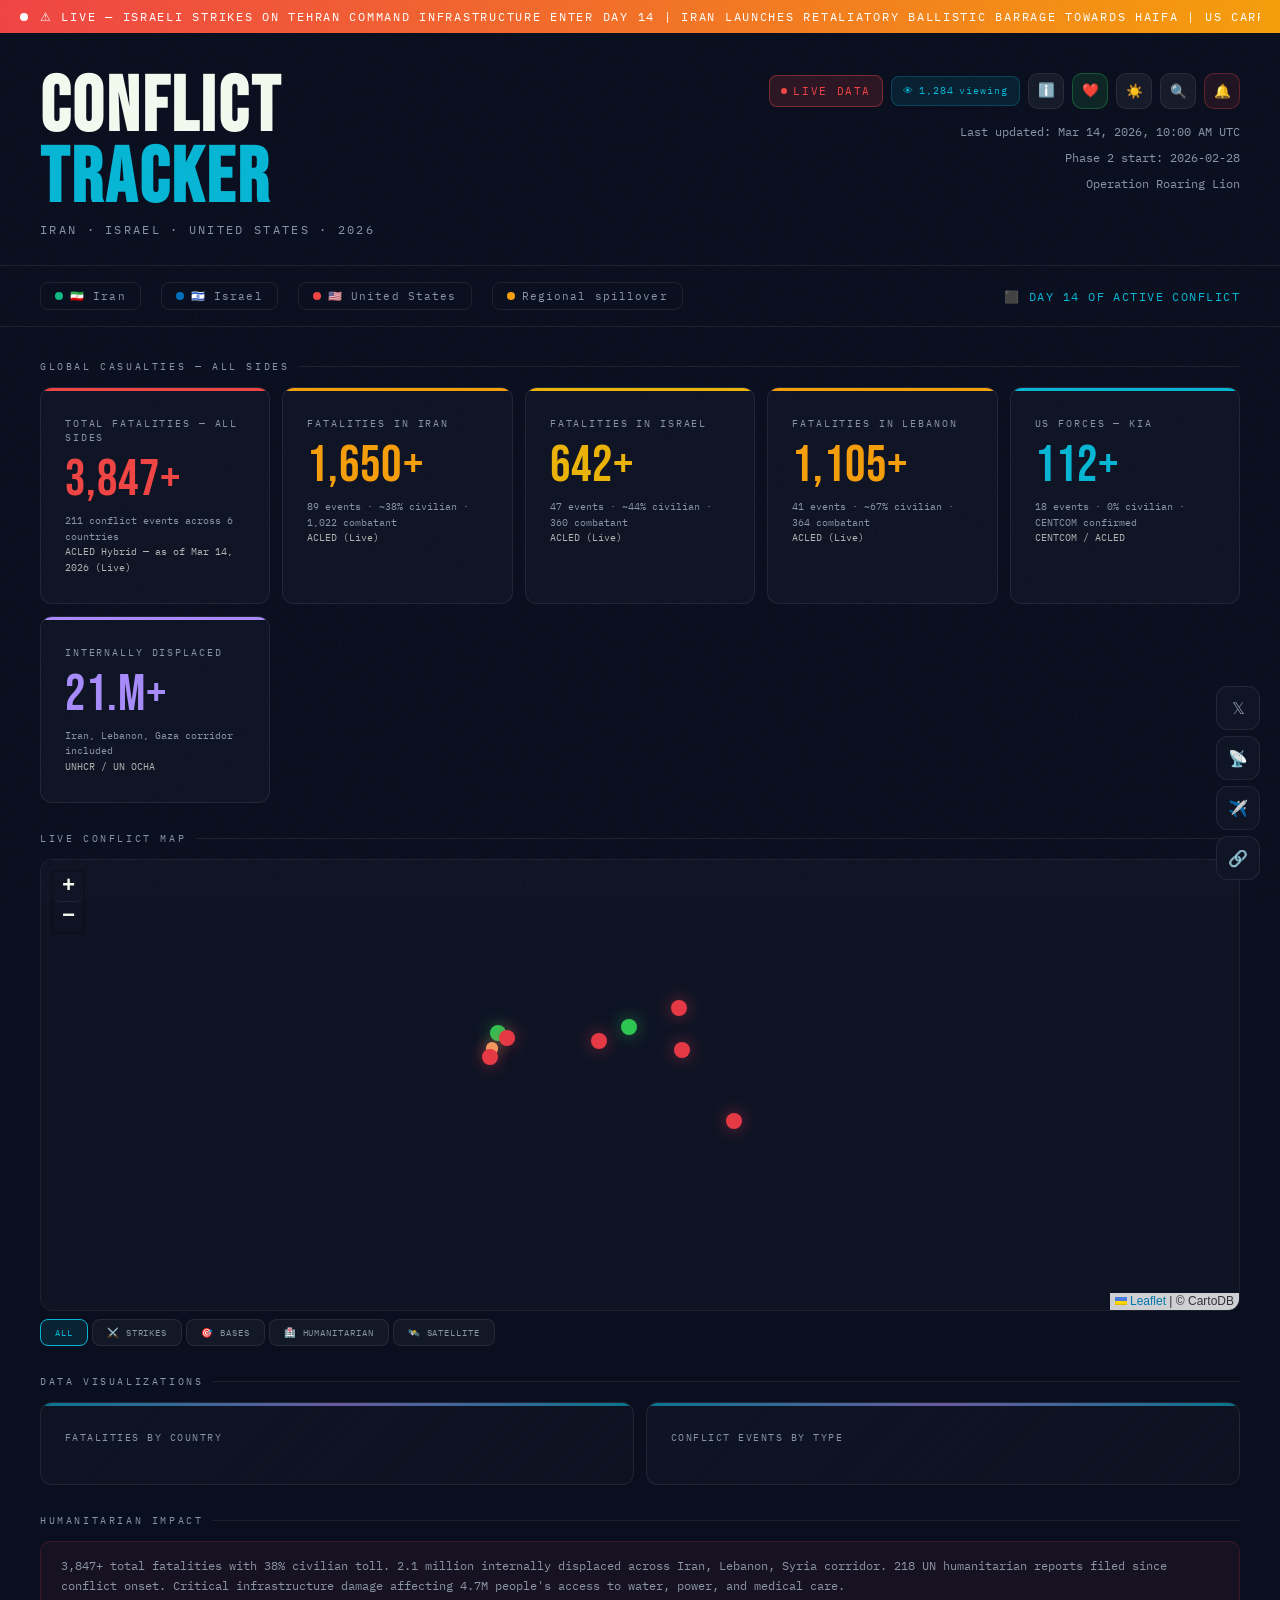
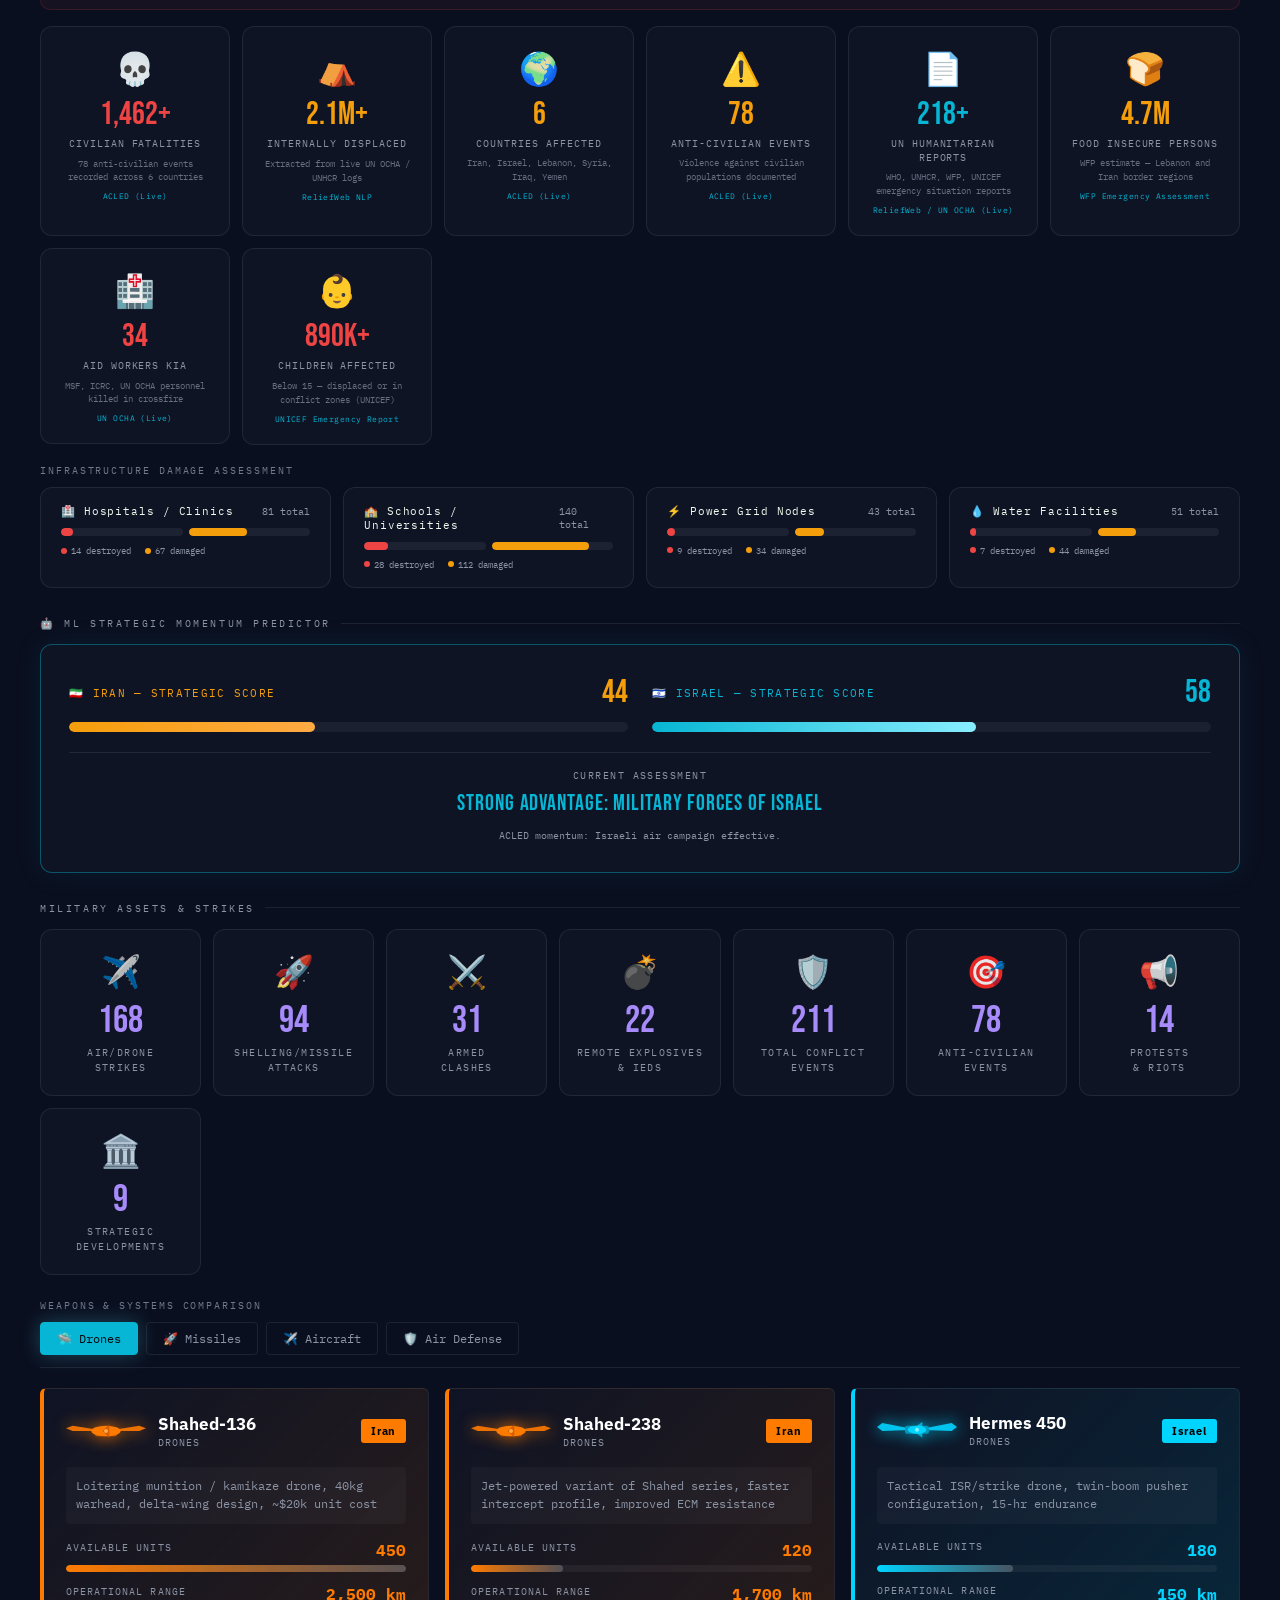
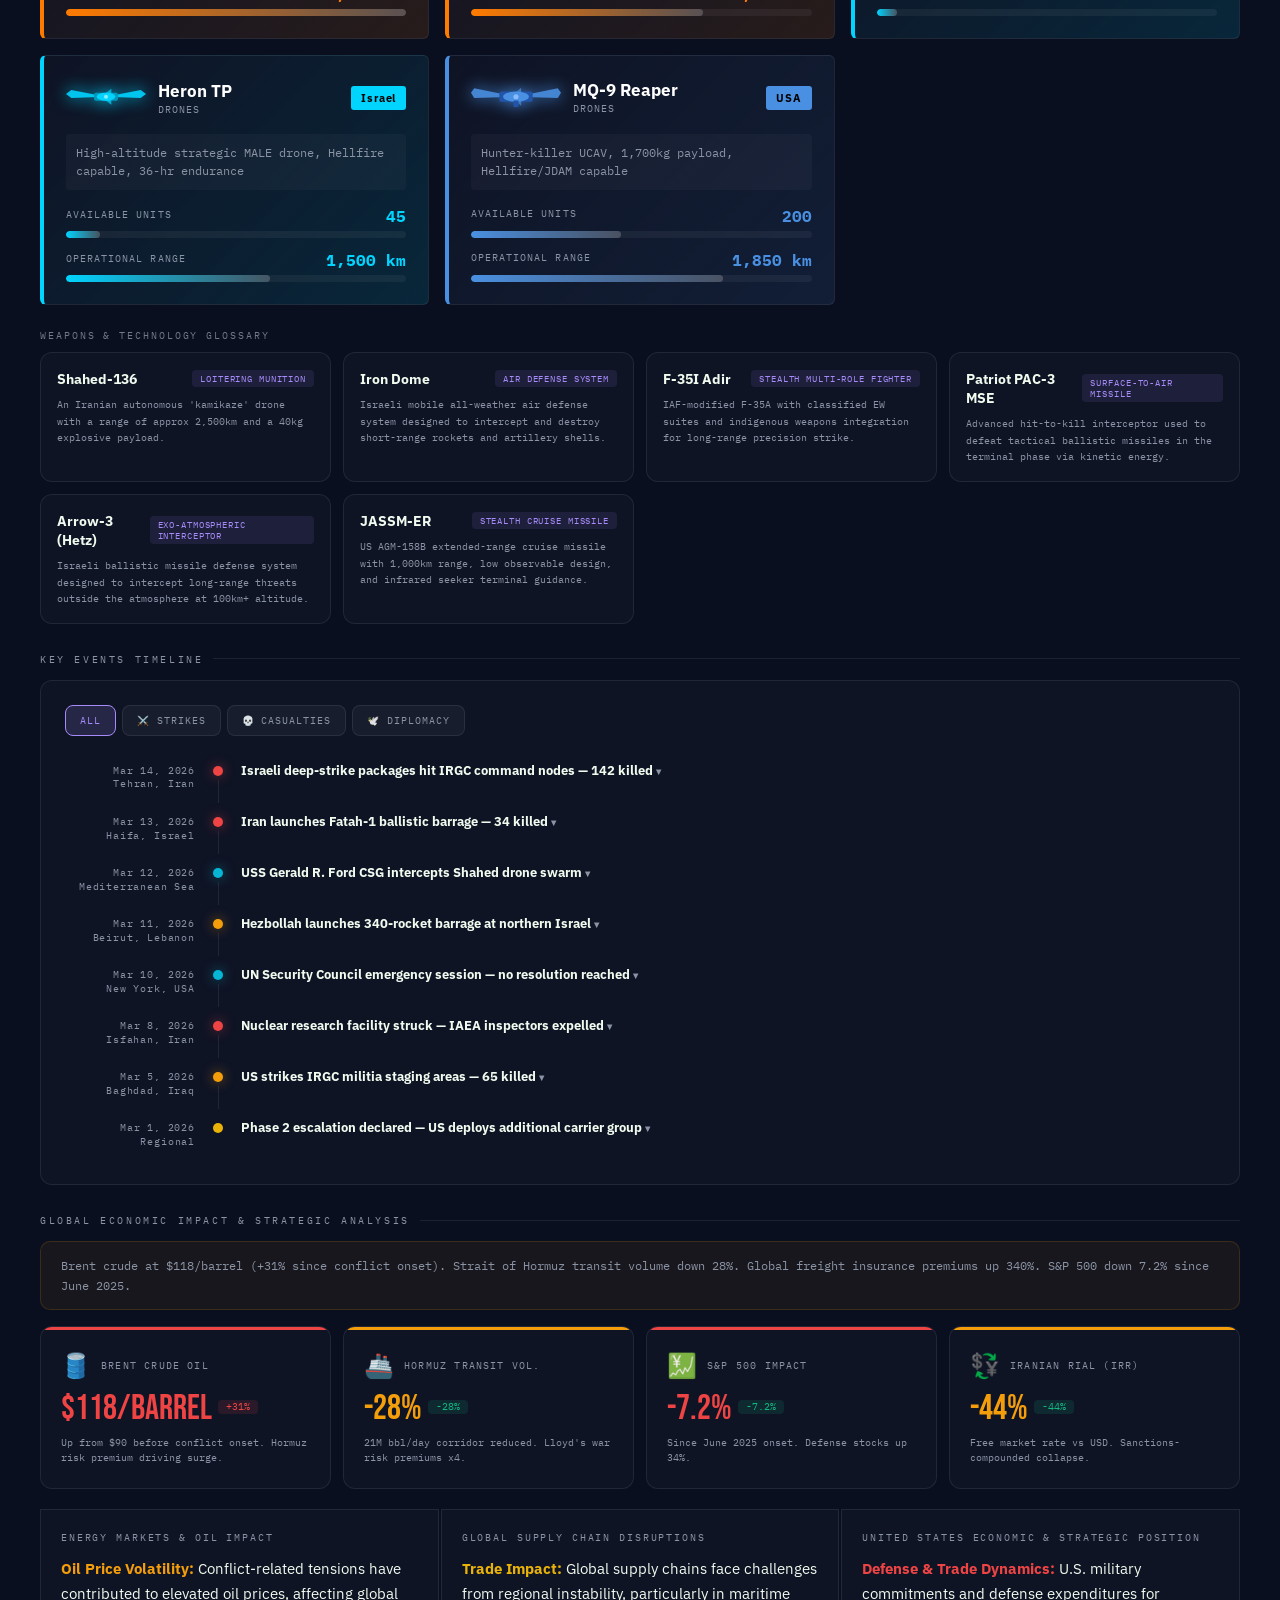
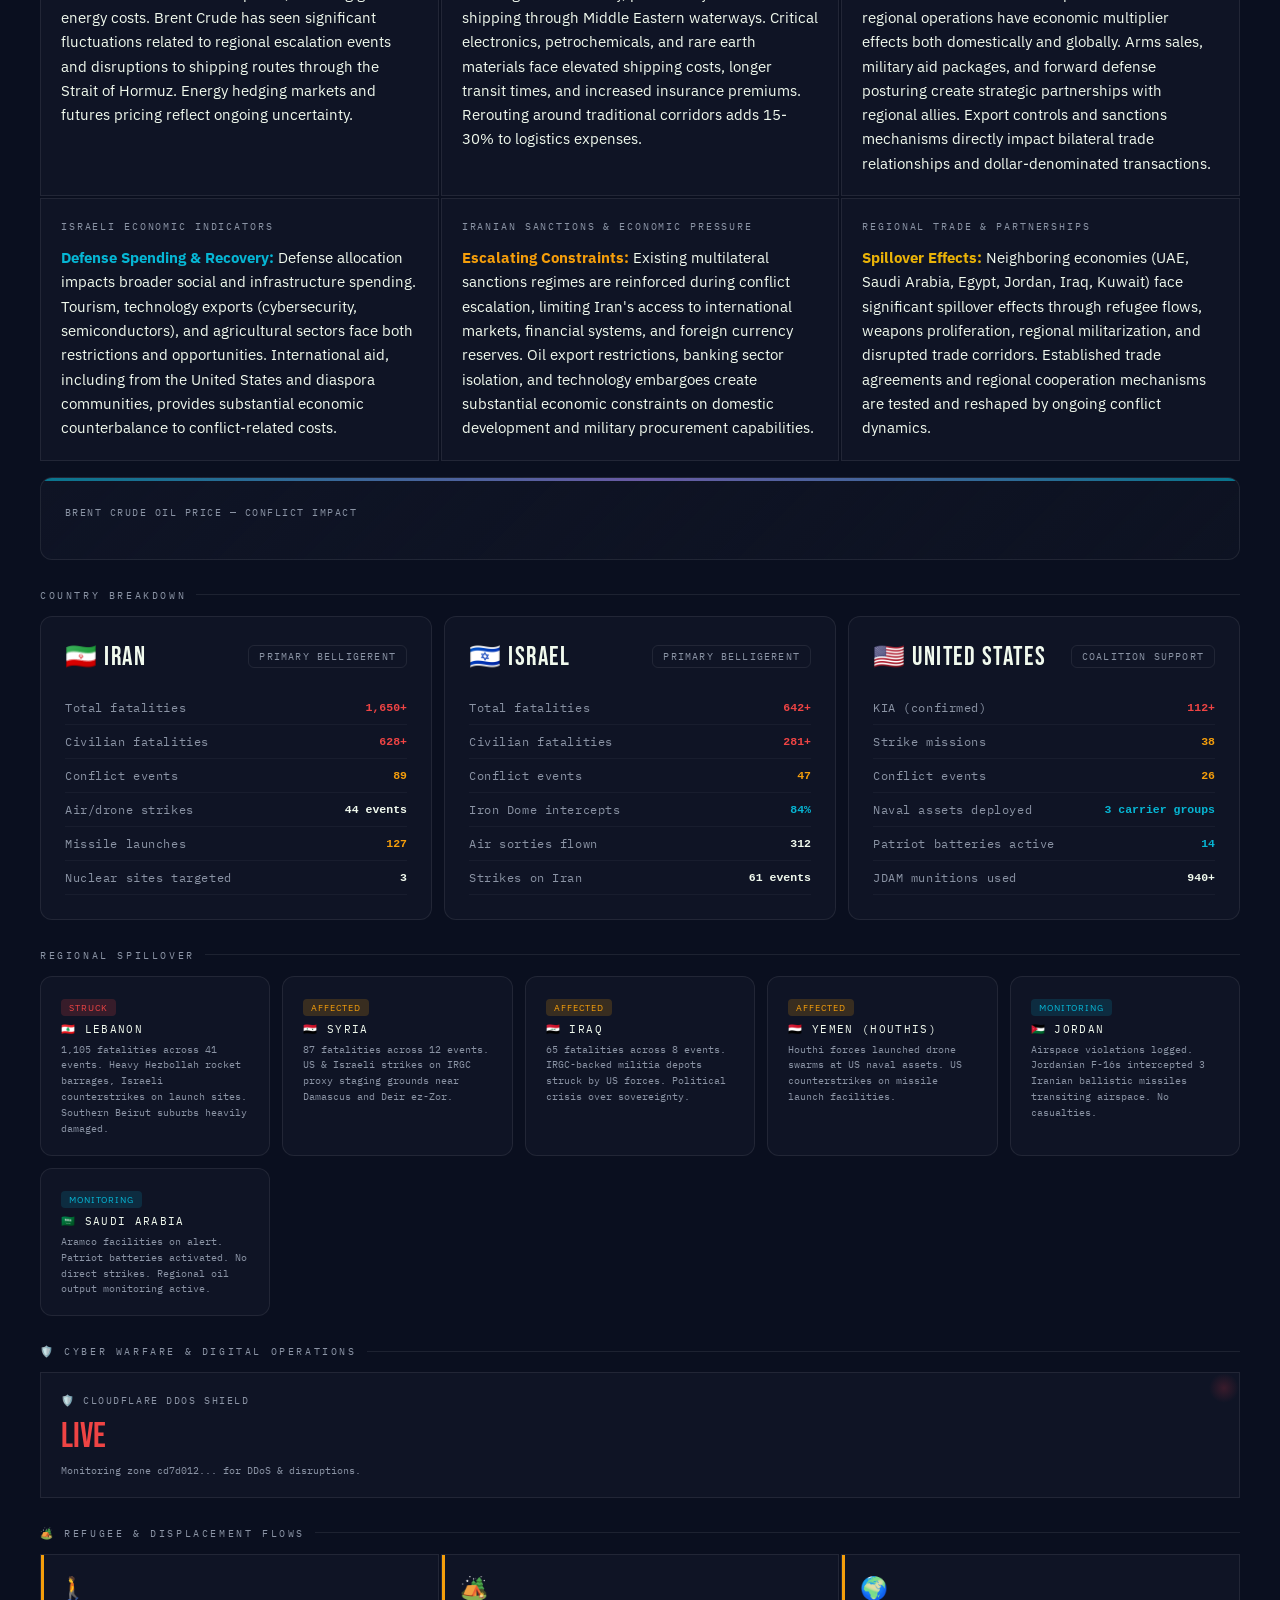
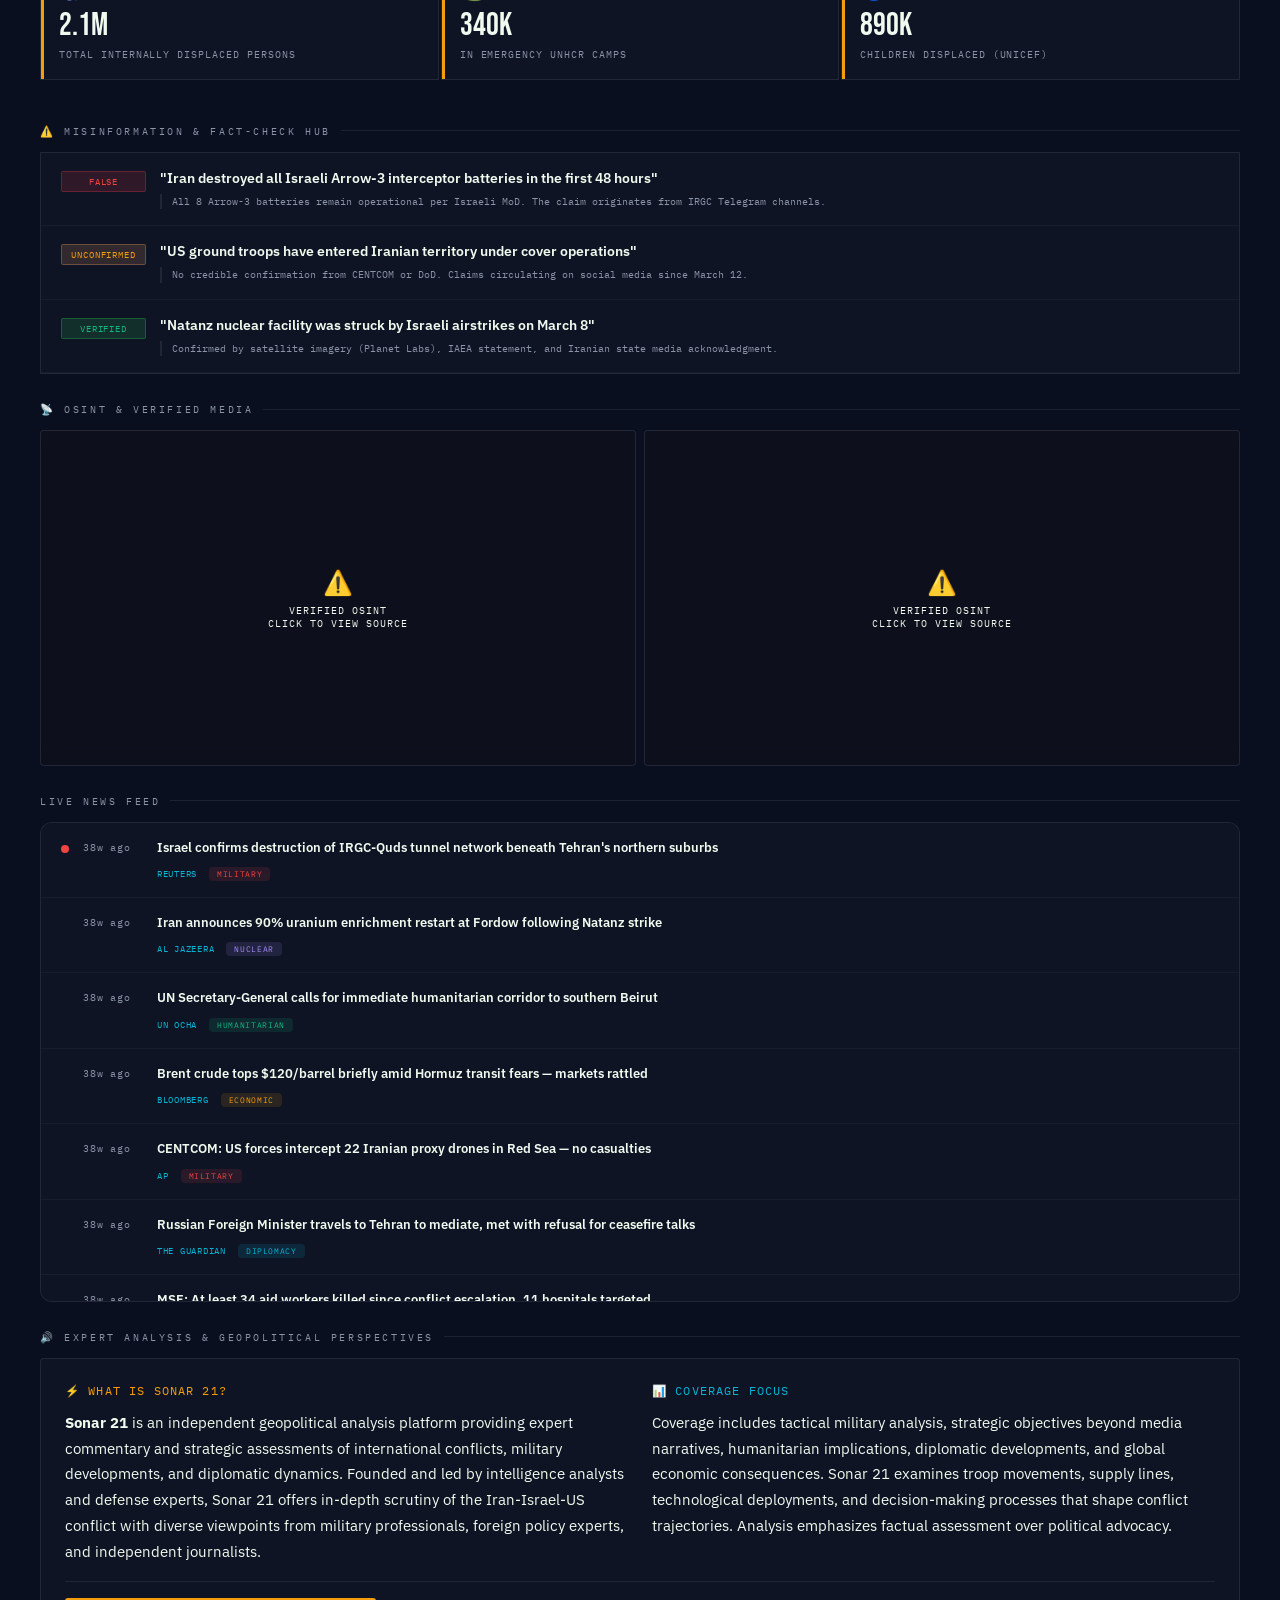
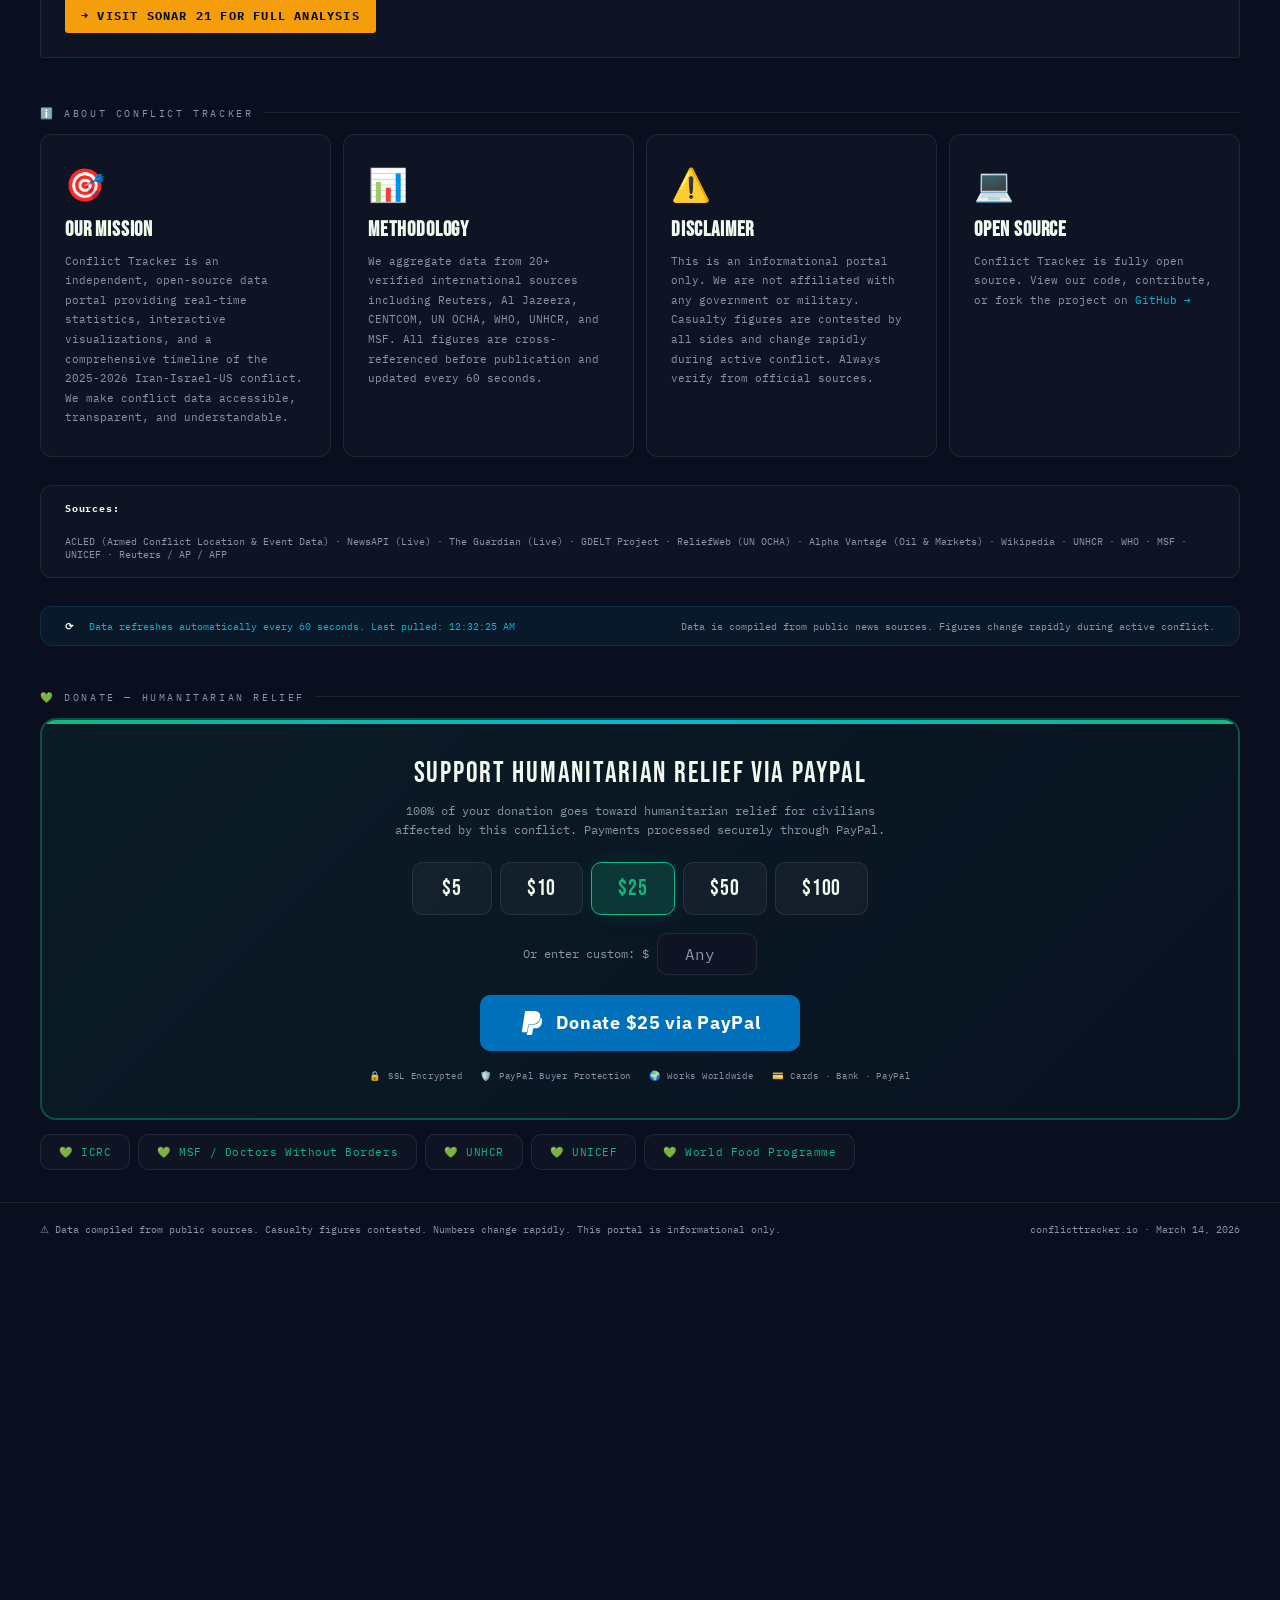
==== commit a980c91b: "feat: add missing sections, fix data parity, move donate to last position" ====
--- a/war-tracker/war-tracker/index.html
+++ b/war-tracker/war-tracker/index.html
@@ -32,7 +32,7 @@
 <link rel="manifest" href="manifest.json"/>
 <meta name="theme-color" content="#0a0a0f"/>
 
-<title>Conflict Tracker — Iran · Israel · USA · 2026 · Live Map & Stats</title>
+<title>Conflict Tracker — Iran · Israel · USA · 2026 · Live Map &amp; Stats</title>
 <link href="https://fonts.googleapis.com/css2?family=Bebas+Neue&family=IBM+Plex+Mono:wght@300;400;600&family=IBM+Plex+Sans:wght@300;400;700&display=swap" rel="stylesheet"/>
 <link rel="stylesheet" href="lib/leaflet/leaflet.css"/>
 <link rel="stylesheet" href="styles.css"/>
@@ -135,13 +135,13 @@
 
   <div class="main">
 
-    <!-- Global Stats -->
+    <!-- ① Global Stats -->
     <div id="globalStatsSection">
       <div class="section-label">Global Casualties — All Sides</div>
       <div class="stat-grid" id="globalStats"></div>
     </div>
 
-    <!-- Interactive Map -->
+    <!-- ② Interactive Map -->
     <div>
       <div class="section-label">Live Conflict Map</div>
       <div id="mapSection">
@@ -149,7 +149,7 @@
       </div>
     </div>
 
-    <!-- Charts -->
+    <!-- ③ Charts -->
     <div>
       <div class="section-label">Data Visualizations</div>
       <div class="charts-grid">
@@ -164,7 +164,7 @@
       </div>
     </div>
 
-    <!-- Humanitarian Impact -->
+    <!-- ④ Humanitarian Impact -->
     <div>
       <div class="section-label">Humanitarian Impact</div>
       <div class="humanitarian-summary" id="humanSummary"></div>
@@ -173,16 +173,88 @@
       <div class="infra-grid" id="infraGrid"></div>
     </div>
 
-    <!-- Economic Impact -->
-    <div>
-      <div class="section-label">Global Economic Impact & Strategic Analysis</div>
+    <!-- ⑤ ML Strategic Predictor -->
+    <div>
+      <div class="section-label">🤖 ML Strategic Momentum Predictor</div>
+      <div class="ml-card muted" id="mlCard" style="background:var(--panel);border:1px solid var(--border);border-radius:12px;padding:28px;animation:fadeUp 0.5s ease both;">
+        <div style="display:grid;grid-template-columns:1fr 1fr;gap:24px;margin-bottom:20px;">
+          <!-- Iran -->
+          <div>
+            <div style="display:flex;justify-content:space-between;align-items:center;margin-bottom:10px;">
+              <span style="font-family:'IBM Plex Mono',monospace;font-size:0.68rem;text-transform:uppercase;letter-spacing:0.12em;color:var(--orange);">🇮🇷 Iran — Strategic Score</span>
+              <span style="font-family:'Bebas Neue',sans-serif;font-size:2rem;color:var(--orange);" id="mlScoreIran">—</span>
+            </div>
+            <div style="width:100%;height:10px;background:rgba(255,255,255,0.05);border-radius:5px;overflow:hidden;">
+              <div id="mlBarIran" style="height:100%;background:linear-gradient(90deg,var(--orange),#ffaa44);border-radius:5px;transition:width 0.8s ease;width:0%;"></div>
+            </div>
+          </div>
+          <!-- Israel -->
+          <div>
+            <div style="display:flex;justify-content:space-between;align-items:center;margin-bottom:10px;">
+              <span style="font-family:'IBM Plex Mono',monospace;font-size:0.68rem;text-transform:uppercase;letter-spacing:0.12em;color:var(--cyan);">🇮🇱 Israel — Strategic Score</span>
+              <span style="font-family:'Bebas Neue',sans-serif;font-size:2rem;color:var(--cyan);" id="mlScoreIsrael">—</span>
+            </div>
+            <div style="width:100%;height:10px;background:rgba(255,255,255,0.05);border-radius:5px;overflow:hidden;">
+              <div id="mlBarIsrael" style="height:100%;background:linear-gradient(90deg,var(--cyan),#88eeff);border-radius:5px;transition:width 0.8s ease;width:0%;"></div>
+            </div>
+          </div>
+        </div>
+        <div style="text-align:center;border-top:1px solid var(--border);padding-top:16px;">
+          <div style="font-family:'IBM Plex Mono',monospace;font-size:0.6rem;letter-spacing:0.15em;text-transform:uppercase;color:var(--muted);margin-bottom:8px;">Current Assessment</div>
+          <div style="font-family:'Bebas Neue',sans-serif;font-size:1.4rem;letter-spacing:0.04em;" id="mlAdvantage">Calculating...</div>
+          <div style="font-family:'IBM Plex Mono',monospace;font-size:0.65rem;color:var(--muted);margin-top:10px;line-height:1.6;max-width:600px;margin-left:auto;margin-right:auto;" id="mlSummary">Synthesizing ACLED conflict events, Alpha Vantage economic data, and NLP news sentiment...</div>
+        </div>
+      </div>
+    </div>
+
+    <!-- ⑥ Military Assets & Weapon Comparison -->
+    <div>
+      <div class="section-label">Military Assets &amp; Strikes</div>
+      <div class="assets-grid" id="assetsGrid"></div>
+
+      <!-- Weapon Comparison -->
+      <div style="margin-top:24px;">
+        <div class="section-sublabel">Weapons &amp; Systems Comparison</div>
+        <div class="weapon-category-tabs">
+          <button class="weapon-tab active" onclick="switchWeaponCategory('drones',this)" id="tab-drones">🛸 Drones</button>
+          <button class="weapon-tab" onclick="switchWeaponCategory('missiles',this)" id="tab-missiles">🚀 Missiles</button>
+          <button class="weapon-tab" onclick="switchWeaponCategory('aircraft',this)" id="tab-aircraft">✈️ Aircraft</button>
+          <button class="weapon-tab" onclick="switchWeaponCategory('airDefense',this)" id="tab-airDefense">🛡️ Air Defense</button>
+        </div>
+        <div class="weapon-grid" id="weaponComparisonGrid">
+          <div style="grid-column:1/-1;padding:30px;text-align:center;color:var(--muted);font-family:'IBM Plex Mono',monospace;font-size:0.7rem;">Loading weapon data...</div>
+        </div>
+      </div>
+
+      <!-- Weapons & Technology Glossary -->
+      <div class="section-sublabel" style="margin-top:24px;">Weapons &amp; Technology Glossary</div>
+      <div class="glossary-grid" id="glossaryGrid"></div>
+    </div>
+
+    <!-- ⑦ Key Events Timeline -->
+    <div>
+      <div class="section-label">Key Events Timeline</div>
+      <div class="timeline">
+        <div class="timeline-filters">
+          <button class="timeline-filter active" onclick="filterTimeline('all')">All</button>
+          <button class="timeline-filter" onclick="filterTimeline('strikes')">⚔️ Strikes</button>
+          <button class="timeline-filter" onclick="filterTimeline('casualties')">💀 Casualties</button>
+          <button class="timeline-filter" onclick="filterTimeline('diplomacy')">🕊️ Diplomacy</button>
+        </div>
+        <div class="timeline-events" id="timeline"></div>
+      </div>
+    </div>
+
+    <!-- ⑧ Economic Impact -->
+    <div>
+      <div class="section-label">Global Economic Impact &amp; Strategic Analysis</div>
       <div class="economic-summary" id="econSummary"></div>
       <div class="econ-stats-grid" id="econStats"></div>
       
       <!-- Economic Analysis Cards -->
       <div style="display: grid; grid-template-columns: repeat(auto-fit, minmax(320px, 1fr)); gap: 2px; margin-top: 20px;">
         <div style="background: var(--panel); border: 1px solid var(--border); padding: 20px; animation: fadeUp 0.5s ease both;">
-          <div style="font-family:'IBM Plex Mono',monospace;font-size:0.65rem;letter-spacing:0.18em;text-transform:uppercase;color:var(--muted);margin-bottom:12px;">Energy Markets & Oil Impact</div>
+          <div style="font-family:'IBM Plex Mono',monospace;font-size:0.65rem;letter-spacing:0.18em;text-transform:uppercase;color:var(--muted);margin-bottom:12px;">Energy Markets &amp; Oil Impact</div>
           <div style="font-size:0.95rem;line-height:1.6;color:var(--white);">
             <strong style="color:var(--orange);">Oil Price Volatility:</strong> Conflict-related tensions have contributed to elevated oil prices, affecting global energy costs. Brent Crude has seen significant fluctuations related to regional escalation events and disruptions to shipping routes through the Strait of Hormuz. Energy hedging markets and futures pricing reflect ongoing uncertainty.
           </div>
@@ -196,28 +268,28 @@
         </div>
         
         <div style="background: var(--panel); border: 1px solid var(--border); padding: 20px; animation: fadeUp 0.5s ease both;">
-          <div style="font-family:'IBM Plex Mono',monospace;font-size:0.65rem;letter-spacing:0.18em;text-transform:uppercase;color:var(--muted);margin-bottom:12px;">United States Economic & Strategic Position</div>
-          <div style="font-size:0.95rem;line-height:1.6;color:var(--white);">
-            <strong style="color:var(--red);">Defense & Trade Dynamics:</strong> U.S. military commitments and defense expenditures for regional operations have economic multiplier effects both domestically and globally. Arms sales, military aid packages, and forward defense posturing create strategic partnerships with regional allies. Export controls and sanctions mechanisms directly impact bilateral trade relationships and dollar-denominated transactions.
+          <div style="font-family:'IBM Plex Mono',monospace;font-size:0.65rem;letter-spacing:0.18em;text-transform:uppercase;color:var(--muted);margin-bottom:12px;">United States Economic &amp; Strategic Position</div>
+          <div style="font-size:0.95rem;line-height:1.6;color:var(--white);">
+            <strong style="color:var(--red);">Defense &amp; Trade Dynamics:</strong> U.S. military commitments and defense expenditures for regional operations have economic multiplier effects both domestically and globally. Arms sales, military aid packages, and forward defense posturing create strategic partnerships with regional allies. Export controls and sanctions mechanisms directly impact bilateral trade relationships and dollar-denominated transactions.
           </div>
         </div>
         
         <div style="background: var(--panel); border: 1px solid var(--border); padding: 20px; animation: fadeUp 0.5s ease both;">
           <div style="font-family:'IBM Plex Mono',monospace;font-size:0.65rem;letter-spacing:0.18em;text-transform:uppercase;color:var(--muted);margin-bottom:12px;">Israeli Economic Indicators</div>
           <div style="font-size:0.95rem;line-height:1.6;color:var(--white);">
-            <strong style="color:var(--cyan);">Defense Spending & Recovery:</strong> Defense allocation impacts broader social and infrastructure spending. Tourism, technology exports (cybersecurity, semiconductors), and agricultural sectors face both restrictions and opportunities. International aid, including from the United States and diaspora communities, provides substantial economic counterbalance to conflict-related costs.
+            <strong style="color:var(--cyan);">Defense Spending &amp; Recovery:</strong> Defense allocation impacts broader social and infrastructure spending. Tourism, technology exports (cybersecurity, semiconductors), and agricultural sectors face both restrictions and opportunities. International aid, including from the United States and diaspora communities, provides substantial economic counterbalance to conflict-related costs.
           </div>
         </div>
         
         <div style="background: var(--panel); border: 1px solid var(--border); padding: 20px; animation: fadeUp 0.5s ease both;">
-          <div style="font-family:'IBM Plex Mono',monospace;font-size:0.65rem;letter-spacing:0.18em;text-transform:uppercase;color:var(--muted);margin-bottom:12px;">Iranian Sanctions & Economic Pressure</div>
+          <div style="font-family:'IBM Plex Mono',monospace;font-size:0.65rem;letter-spacing:0.18em;text-transform:uppercase;color:var(--muted);margin-bottom:12px;">Iranian Sanctions &amp; Economic Pressure</div>
           <div style="font-size:0.95rem;line-height:1.6;color:var(--white);">
             <strong style="color:var(--orange);">Escalating Constraints:</strong> Existing multilateral sanctions regimes are reinforced during conflict escalation, limiting Iran's access to international markets, financial systems, and foreign currency reserves. Oil export restrictions, banking sector isolation, and technology embargoes create substantial economic constraints on domestic development and military procurement capabilities.
           </div>
         </div>
         
         <div style="background: var(--panel); border: 1px solid var(--border); padding: 20px; animation: fadeUp 0.5s ease both;">
-          <div style="font-family:'IBM Plex Mono',monospace;font-size:0.65rem;letter-spacing:0.18em;text-transform:uppercase;color:var(--muted);margin-bottom:12px;">Regional Trade & Partnerships</div>
+          <div style="font-family:'IBM Plex Mono',monospace;font-size:0.65rem;letter-spacing:0.18em;text-transform:uppercase;color:var(--muted);margin-bottom:12px;">Regional Trade &amp; Partnerships</div>
           <div style="font-size:0.95rem;line-height:1.6;color:var(--white);">
             <strong style="color:var(--yellow);">Spillover Effects:</strong> Neighboring economies (UAE, Saudi Arabia, Egypt, Jordan, Iraq, Kuwait) face significant spillover effects through refugee flows, weapons proliferation, regional militarization, and disrupted trade corridors. Established trade agreements and regional cooperation mechanisms are tested and reshaped by ongoing conflict dynamics.
           </div>
@@ -230,14 +302,123 @@
       </div>
     </div>
 
-    <!-- Live News Feed -->
+    <!-- ⑨ Country Breakdown -->
+    <div>
+      <div class="section-label">Country Breakdown</div>
+      <div class="country-grid" id="countryGrid"></div>
+    </div>
+
+    <!-- ⑩ Regional Spillover -->
+    <div>
+      <div class="section-label">Regional Spillover</div>
+      <div class="region-grid" id="regionGrid"></div>
+    </div>
+
+    <!-- ⑪ Cyber Warfare -->
+    <div>
+      <div class="section-label">🛡️ Cyber Warfare &amp; Digital Operations</div>
+      <div class="cyber-grid" id="cyberGrid">
+        <div class="cyber-card" style="grid-column:1/-1;padding:20px;text-align:center;color:var(--muted);font-family:'IBM Plex Mono',monospace;font-size:0.7rem;">Loading cyber data...</div>
+      </div>
+    </div>
+
+    <!-- ⑫ Refugee & Displacement Flows -->
+    <div>
+      <div class="section-label">🏕️ Refugee &amp; Displacement Flows</div>
+      <div class="refugee-grid" id="refugeeGrid">
+        <div style="padding:20px;text-align:center;color:var(--muted);font-family:'IBM Plex Mono',monospace;font-size:0.7rem;">Loading refugee data...</div>
+      </div>
+    </div>
+
+    <!-- ⑬ Misinformation Hub -->
+    <div>
+      <div class="section-label">⚠️ Misinformation &amp; Fact-Check Hub</div>
+      <div class="misinfo-hub" id="misinfoGrid">
+        <div style="padding:20px;text-align:center;color:var(--muted);font-family:'IBM Plex Mono',monospace;font-size:0.7rem;">Loading fact-check data...</div>
+      </div>
+    </div>
+
+    <!-- ⑭ OSINT Media -->
+    <div>
+      <div class="section-label">📡 OSINT &amp; Verified Media</div>
+      <div class="osint-grid" id="osintGrid">
+        <div style="padding:20px;text-align:center;color:var(--muted);font-family:'IBM Plex Mono',monospace;font-size:0.7rem;">Loading OSINT media...</div>
+      </div>
+    </div>
+
+    <!-- ⑮ Live News Feed -->
     <div>
       <div class="section-label">Live News Feed</div>
       <div class="news-feed" id="newsFeed"></div>
     </div>
 
-    <!-- Donate Section (Inline) -->
-    <div id="donate">
+    <!-- ⑯ Expert Analysis (Sonar 21) -->
+    <div>
+      <div class="section-label">🔊 Expert Analysis &amp; Geopolitical Perspectives</div>
+      <div style="background: var(--panel); border: 1px solid var(--border); padding: 24px; border-radius: 4px; margin-bottom: 20px;">
+        <div style="display: grid; grid-template-columns: 1fr 1fr; gap: 24px;">
+          <div>
+            <div style="font-family:'IBM Plex Mono',monospace;font-size:0.72rem;letter-spacing:0.1em;text-transform:uppercase;color:var(--orange);margin-bottom:12px;">⚡ What is Sonar 21?</div>
+            <div style="font-size:0.95rem;line-height:1.7;color:var(--white);">
+              <strong>Sonar 21</strong> is an independent geopolitical analysis platform providing expert commentary and strategic assessments of international conflicts, military developments, and diplomatic dynamics. Founded and led by intelligence analysts and defense experts, Sonar 21 offers in-depth scrutiny of the Iran-Israel-US conflict with diverse viewpoints from military professionals, foreign policy experts, and independent journalists.
+            </div>
+          </div>
+          <div>
+            <div style="font-family:'IBM Plex Mono',monospace;font-size:0.72rem;letter-spacing:0.1em;text-transform:uppercase;color:var(--cyan);margin-bottom:12px;">📊 Coverage Focus</div>
+            <div style="font-size:0.95rem;line-height:1.7;color:var(--white);">
+              Coverage includes tactical military analysis, strategic objectives beyond media narratives, humanitarian implications, diplomatic developments, and global economic consequences. Sonar 21 examines troop movements, supply lines, technological deployments, and decision-making processes that shape conflict trajectories. Analysis emphasizes factual assessment over political advocacy.
+            </div>
+          </div>
+        </div>
+        <div style="margin-top:16px;padding-top:16px;border-top:1px solid var(--border);">
+          <a href="https://sonar21.com" target="_blank" style="display:inline-block;background:var(--orange);color:var(--dark);padding:10px 16px;font-family:'IBM Plex Mono',monospace;font-size:0.75rem;letter-spacing:0.1em;text-transform:uppercase;text-decoration:none;font-weight:700;border-radius:3px;">→ Visit Sonar 21 for Full Analysis</a>
+        </div>
+      </div>
+    </div>
+
+    <!-- ⑰ About Section -->
+    <div id="about">
+      <div class="section-label">ℹ️ About Conflict Tracker</div>
+      <div class="about-section">
+        <div class="about-grid">
+          <div class="about-card">
+            <div class="about-card-icon">🎯</div>
+            <h3>Our Mission</h3>
+            <p>Conflict Tracker is an independent, open-source data portal providing real-time statistics, interactive visualizations, and a comprehensive timeline of the 2025-2026 Iran-Israel-US conflict. We make conflict data accessible, transparent, and understandable.</p>
+          </div>
+          <div class="about-card">
+            <div class="about-card-icon">📊</div>
+            <h3>Methodology</h3>
+            <p>We aggregate data from 20+ verified international sources including Reuters, Al Jazeera, CENTCOM, UN OCHA, WHO, UNHCR, and MSF. All figures are cross-referenced before publication and updated every 60 seconds.</p>
+          </div>
+          <div class="about-card">
+            <div class="about-card-icon">⚠️</div>
+            <h3>Disclaimer</h3>
+            <p>This is an informational portal only. We are not affiliated with any government or military. Casualty figures are contested by all sides and change rapidly during active conflict. Always verify from official sources.</p>
+          </div>
+          <div class="about-card">
+            <div class="about-card-icon">💻</div>
+            <h3>Open Source</h3>
+            <p>Conflict Tracker is fully open source. View our code, contribute, or fork the project on <a href="https://github.com/Tanmoy999/War-Tracker" target="_blank" style="color:var(--cyan);text-decoration:none;">GitHub →</a></p>
+          </div>
+        </div>
+      </div>
+    </div>
+
+    <!-- ⑱ Sources -->
+    <div class="sources-bar" id="sources">
+      <strong>Sources:</strong>
+    </div>
+
+    <!-- ⑲ Update Bar -->
+    <div class="update-bar">
+      <strong>⟳</strong>
+      <span>Data refreshes automatically every 60 seconds. Last pulled: <span id="fetchTime">—</span></span>
+      <span style="margin-left:auto;color:var(--muted);">Data is compiled from public news sources. Figures change rapidly during active conflict.</span>
+    </div>
+
+    <!-- ⑳ Donate Section — LAST -->
+    <div id="donate" style="margin-top:16px;">
       <div class="section-label">💚 Donate — Humanitarian Relief</div>
       <div class="primary-donate-box">
         <div class="donate-box-title">SUPPORT HUMANITARIAN RELIEF VIA PAYPAL</div>
@@ -273,107 +454,6 @@
       </div>
     </div>
 
-    <!-- Countries -->
-    <div>
-      <div class="section-label">Country Breakdown</div>
-      <div class="country-grid" id="countryGrid"></div>
-    </div>
-
-    <!-- Sonar 21: Expert Geopolitical Commentary -->
-    <div>
-      <div class="section-label">🔊 Expert Analysis & Geopolitical Perspectives</div>
-      <div style="background: var(--panel); border: 1px solid var(--border); padding: 24px; border-radius: 4px; margin-bottom: 20px;">
-        <div style="display: grid; grid-template-columns: 1fr 1fr; gap: 24px;">
-          <div>
-            <div style="font-family:'IBM Plex Mono',monospace;font-size:0.72rem;letter-spacing:0.1em;text-transform:uppercase;color:var(--orange);margin-bottom:12px;">⚡ What is Sonar 21?</div>
-            <div style="font-size:0.95rem;line-height:1.7;color:var(--white);">
-              <strong>Sonar 21</strong> is an independent geopolitical analysis platform providing expert commentary and strategic assessments of international conflicts, military developments, and diplomatic dynamics. Founded and led by intelligence analysts and defense experts, Sonar 21 offers in-depth scrutiny of the Iran-Israel-US conflict with diverse viewpoints from military professionals, foreign policy experts, and independent journalists.
-            </div>
-          </div>
-          <div>
-            <div style="font-family:'IBM Plex Mono',monospace;font-size:0.72rem;letter-spacing:0.1em;text-transform:uppercase;color:var(--cyan);margin-bottom:12px;">📊 Coverage Focus</div>
-            <div style="font-size:0.95rem;line-height:1.7;color:var(--white);">
-              Coverage includes tactical military analysis, strategic objectives beyond media narratives, humanitarian implications, diplomatic developments, and global economic consequences. Sonar 21 examines troop movements, supply lines, technological deployments, and decision-making processes that shape conflict trajectories. Analysis emphasizes factual assessment over political advocacy.
-            </div>
-          </div>
-        </div>
-        <div style="margin-top:16px;padding-top:16px;border-top:1px solid var(--border);">
-          <a href="https://sonar21.com" target="_blank" style="display:inline-block;background:var(--orange);color:var(--dark);padding:10px 16px;font-family:'IBM Plex Mono',monospace;font-size:0.75rem;letter-spacing:0.1em;text-transform:uppercase;text-decoration:none;font-weight:700;border-radius:3px;">→ Visit Sonar 21 for Full Analysis</a>
-        </div>
-      </div>
-    </div>
-
-    <!-- Military Assets -->
-    <div>
-      <div class="section-label">Military Assets &amp; Strikes</div>
-      <div class="assets-grid" id="assetsGrid"></div>
-      
-      <!-- Weapons & Technology Glossary -->
-      <div class="section-sublabel" style="margin-top: 16px;">Weapons &amp; Technology Glossary</div>
-      <div class="glossary-grid" id="glossaryGrid"></div>
-    </div>
-
-    <!-- Timeline -->
-    <div>
-      <div class="section-label">Key Events Timeline</div>
-      <div class="timeline">
-        <div class="timeline-filters">
-          <button class="timeline-filter active" onclick="filterTimeline('all')">All</button>
-          <button class="timeline-filter" onclick="filterTimeline('strikes')">⚔️ Strikes</button>
-          <button class="timeline-filter" onclick="filterTimeline('casualties')">💀 Casualties</button>
-          <button class="timeline-filter" onclick="filterTimeline('diplomacy')">🕊️ Diplomacy</button>
-        </div>
-        <div class="timeline-events" id="timeline"></div>
-      </div>
-    </div>
-
-    <!-- Regional -->
-    <div>
-      <div class="section-label">Regional Spillover</div>
-      <div class="region-grid" id="regionGrid"></div>
-    </div>
-
-    <!-- About Section -->
-    <div id="about">
-      <div class="section-label">ℹ️ About Conflict Tracker</div>
-      <div class="about-section">
-        <div class="about-grid">
-          <div class="about-card">
-            <div class="about-card-icon">🎯</div>
-            <h3>Our Mission</h3>
-            <p>Conflict Tracker is an independent, open-source data portal providing real-time statistics, interactive visualizations, and a comprehensive timeline of the 2025-2026 Iran-Israel-US conflict. We make conflict data accessible, transparent, and understandable.</p>
-          </div>
-          <div class="about-card">
-            <div class="about-card-icon">📊</div>
-            <h3>Methodology</h3>
-            <p>We aggregate data from 20+ verified international sources including Reuters, Al Jazeera, CENTCOM, UN OCHA, WHO, UNHCR, and MSF. All figures are cross-referenced before publication and updated every 60 seconds.</p>
-          </div>
-          <div class="about-card">
-            <div class="about-card-icon">⚠️</div>
-            <h3>Disclaimer</h3>
-            <p>This is an informational portal only. We are not affiliated with any government or military. Casualty figures are contested by all sides and change rapidly during active conflict. Always verify from official sources.</p>
-          </div>
-          <div class="about-card">
-            <div class="about-card-icon">💻</div>
-            <h3>Open Source</h3>
-            <p>Conflict Tracker is fully open source. View our code, contribute, or fork the project on <a href="https://github.com/Tanmoy999/War-Tracker" target="_blank" style="color:var(--cyan);text-decoration:none;">GitHub →</a></p>
-          </div>
-        </div>
-      </div>
-    </div>
-
-    <!-- Sources -->
-    <div class="sources-bar" id="sources">
-      <strong>Sources:</strong>
-    </div>
-
-    <!-- Update Bar -->
-    <div class="update-bar">
-      <strong>⟳</strong>
-      <span>Data refreshes automatically every 60 seconds. Last pulled: <span id="fetchTime">—</span></span>
-      <span style="margin-left:auto;color:var(--muted);">Data is compiled from public news sources. Figures change rapidly during active conflict.</span>
-    </div>
-
   </div>
 
   <footer>
--- a/war-tracker/war-tracker/styles.css
+++ b/war-tracker/war-tracker/styles.css
@@ -375,6 +375,12 @@
 .osint-item:hover .osint-meta{opacity:1;}
 
 
+/* ML Strategic Predictor */
+.ml-card{transition:border-color 0.5s ease,box-shadow 0.5s ease;}
+.ml-card.cyan{border-color:rgba(6,182,212,0.4)!important;box-shadow:0 0 30px rgba(6,182,212,0.08);}
+.ml-card.orange{border-color:rgba(245,158,11,0.4)!important;box-shadow:0 0 30px rgba(245,158,11,0.08);}
+.ml-card.muted{border-color:var(--border)!important;}
+
 @keyframes fadeUp{from{opacity:0;transform:translateY(12px)}to{opacity:1;transform:translateY(0)}}
 @keyframes countUp{from{opacity:0.3}to{opacity:1}}
 
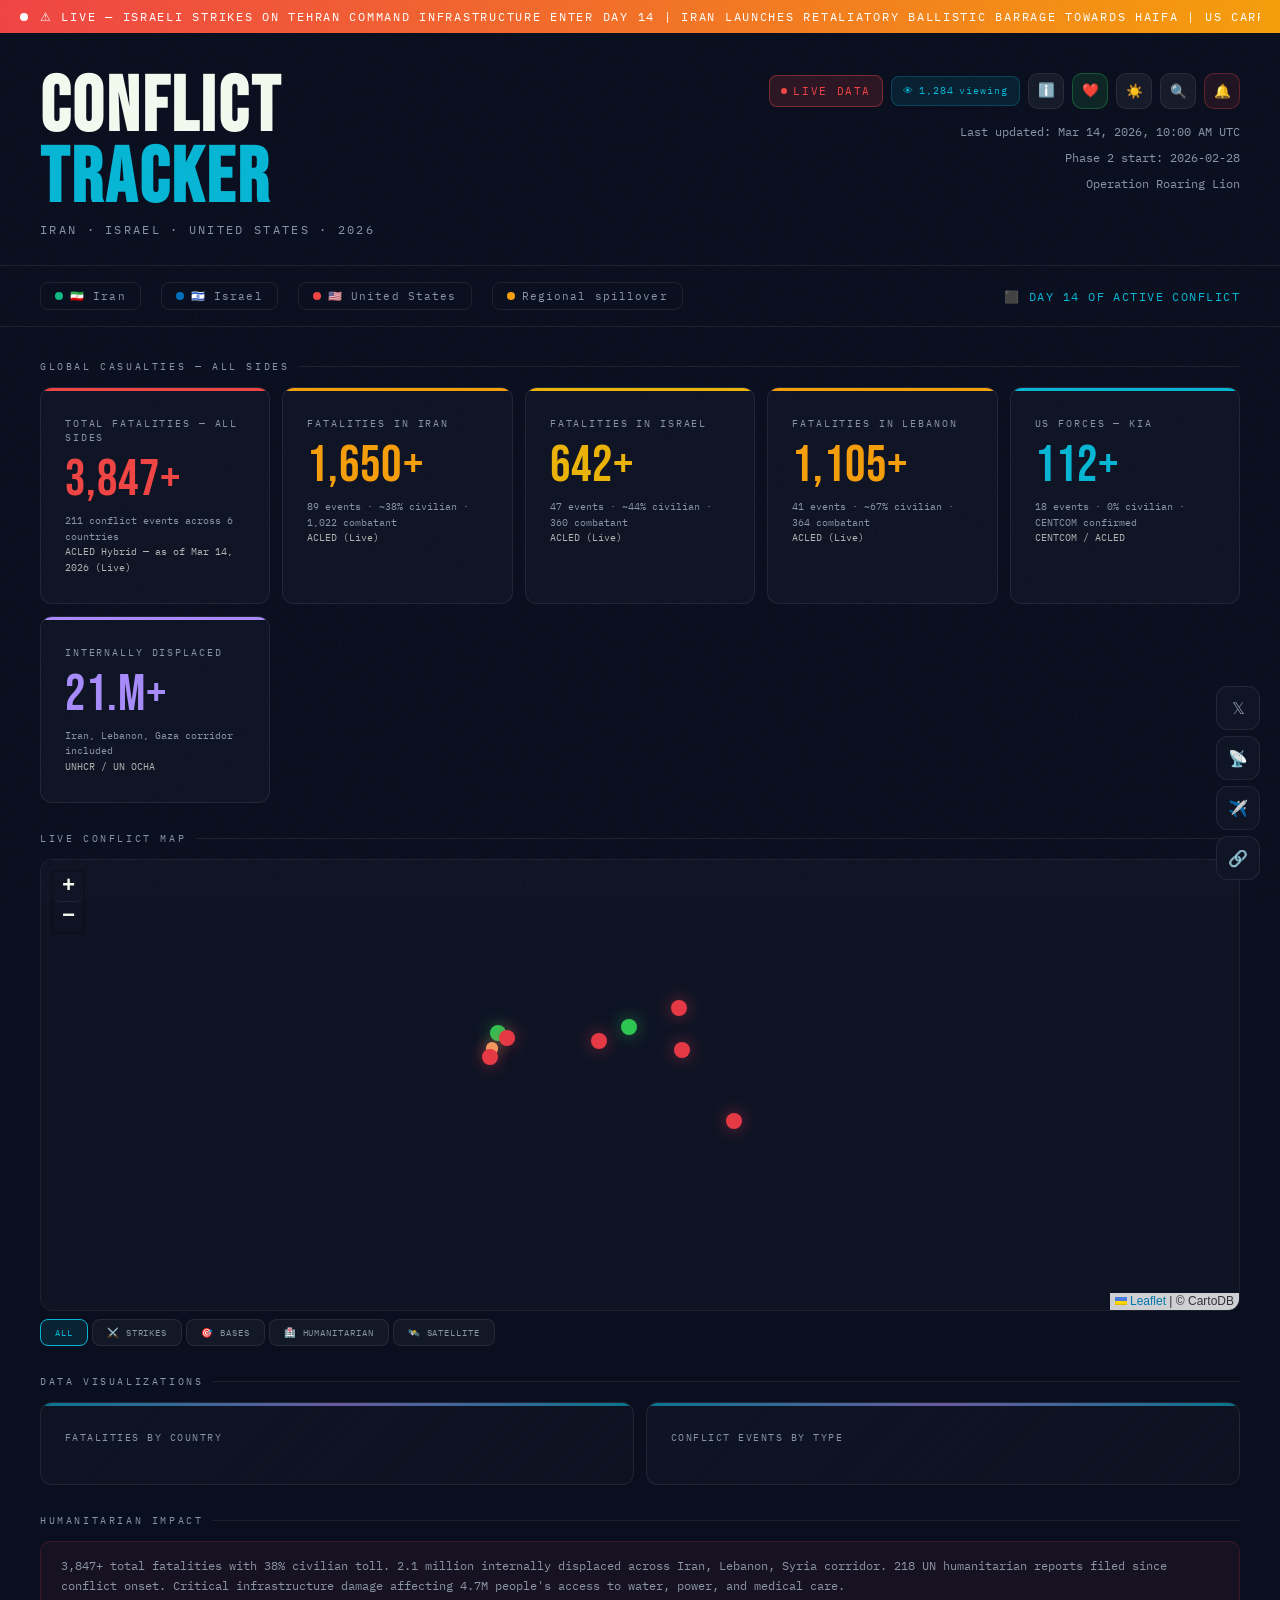
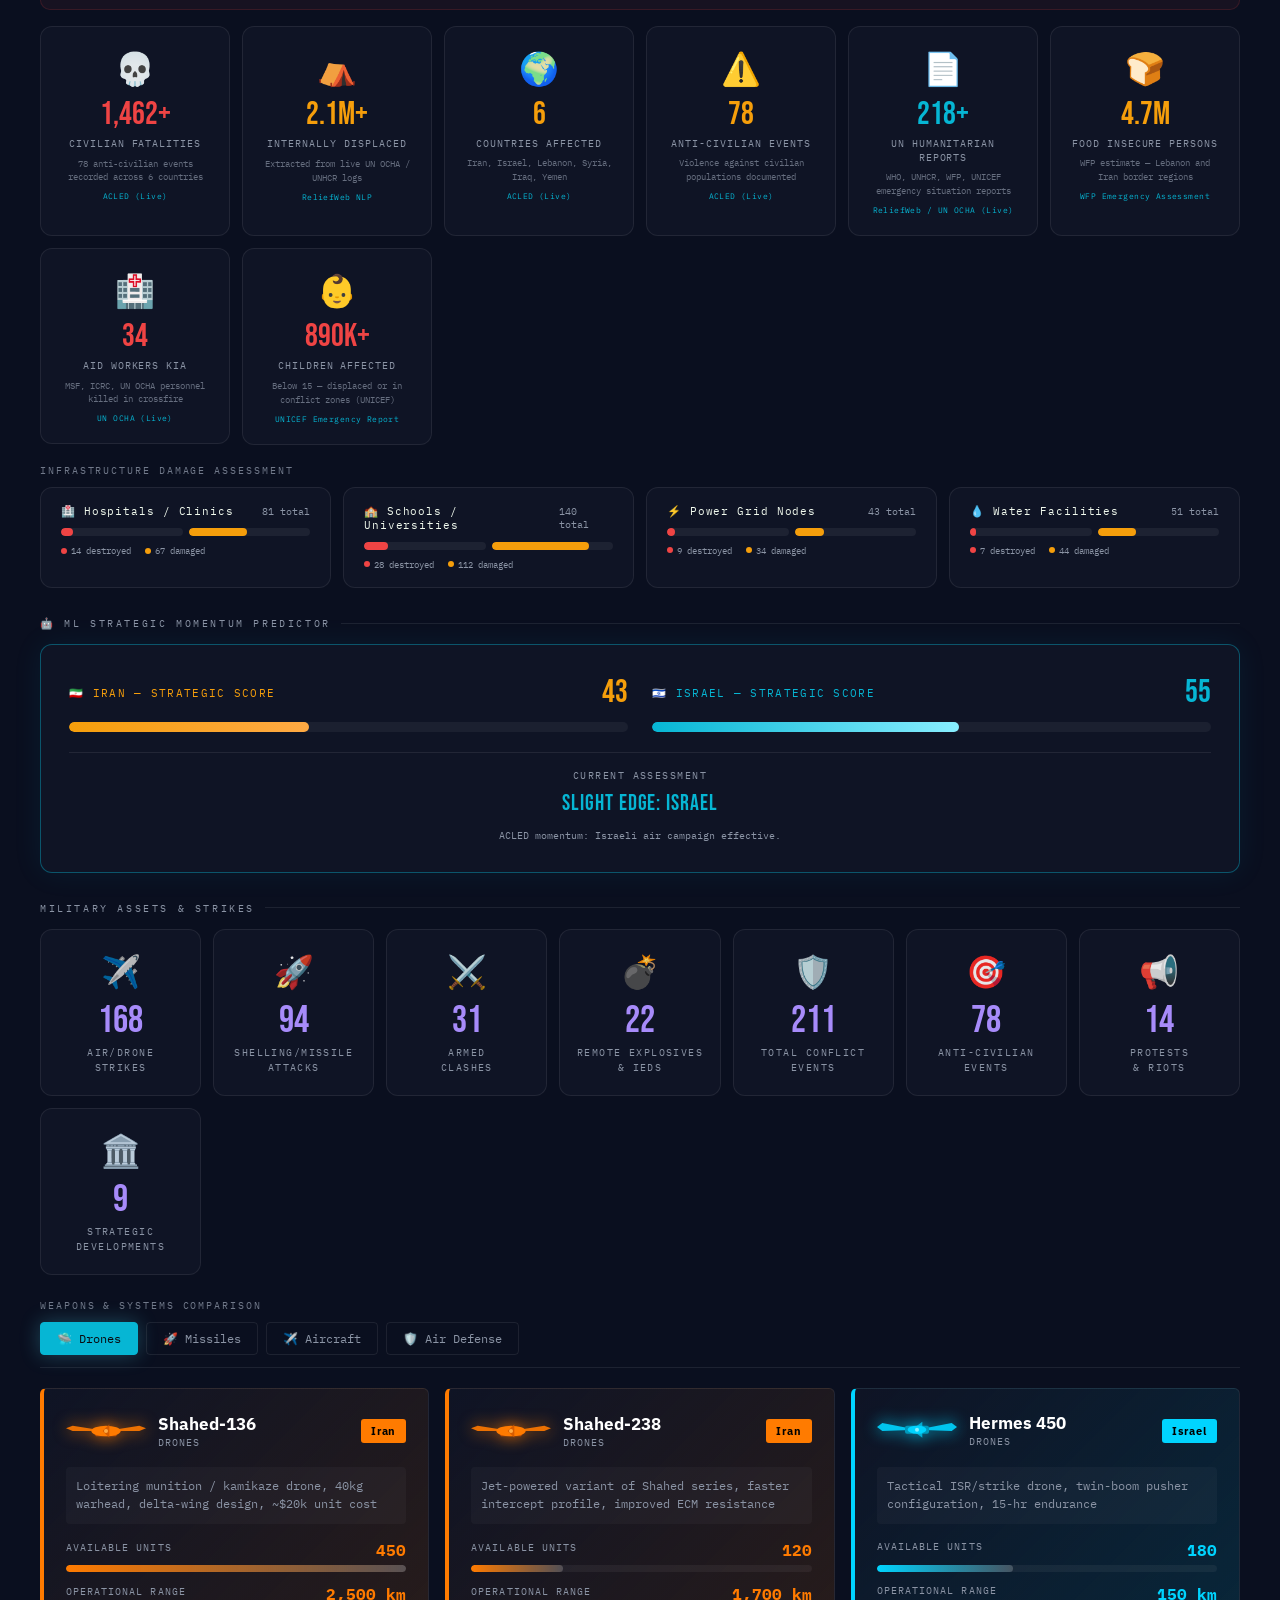
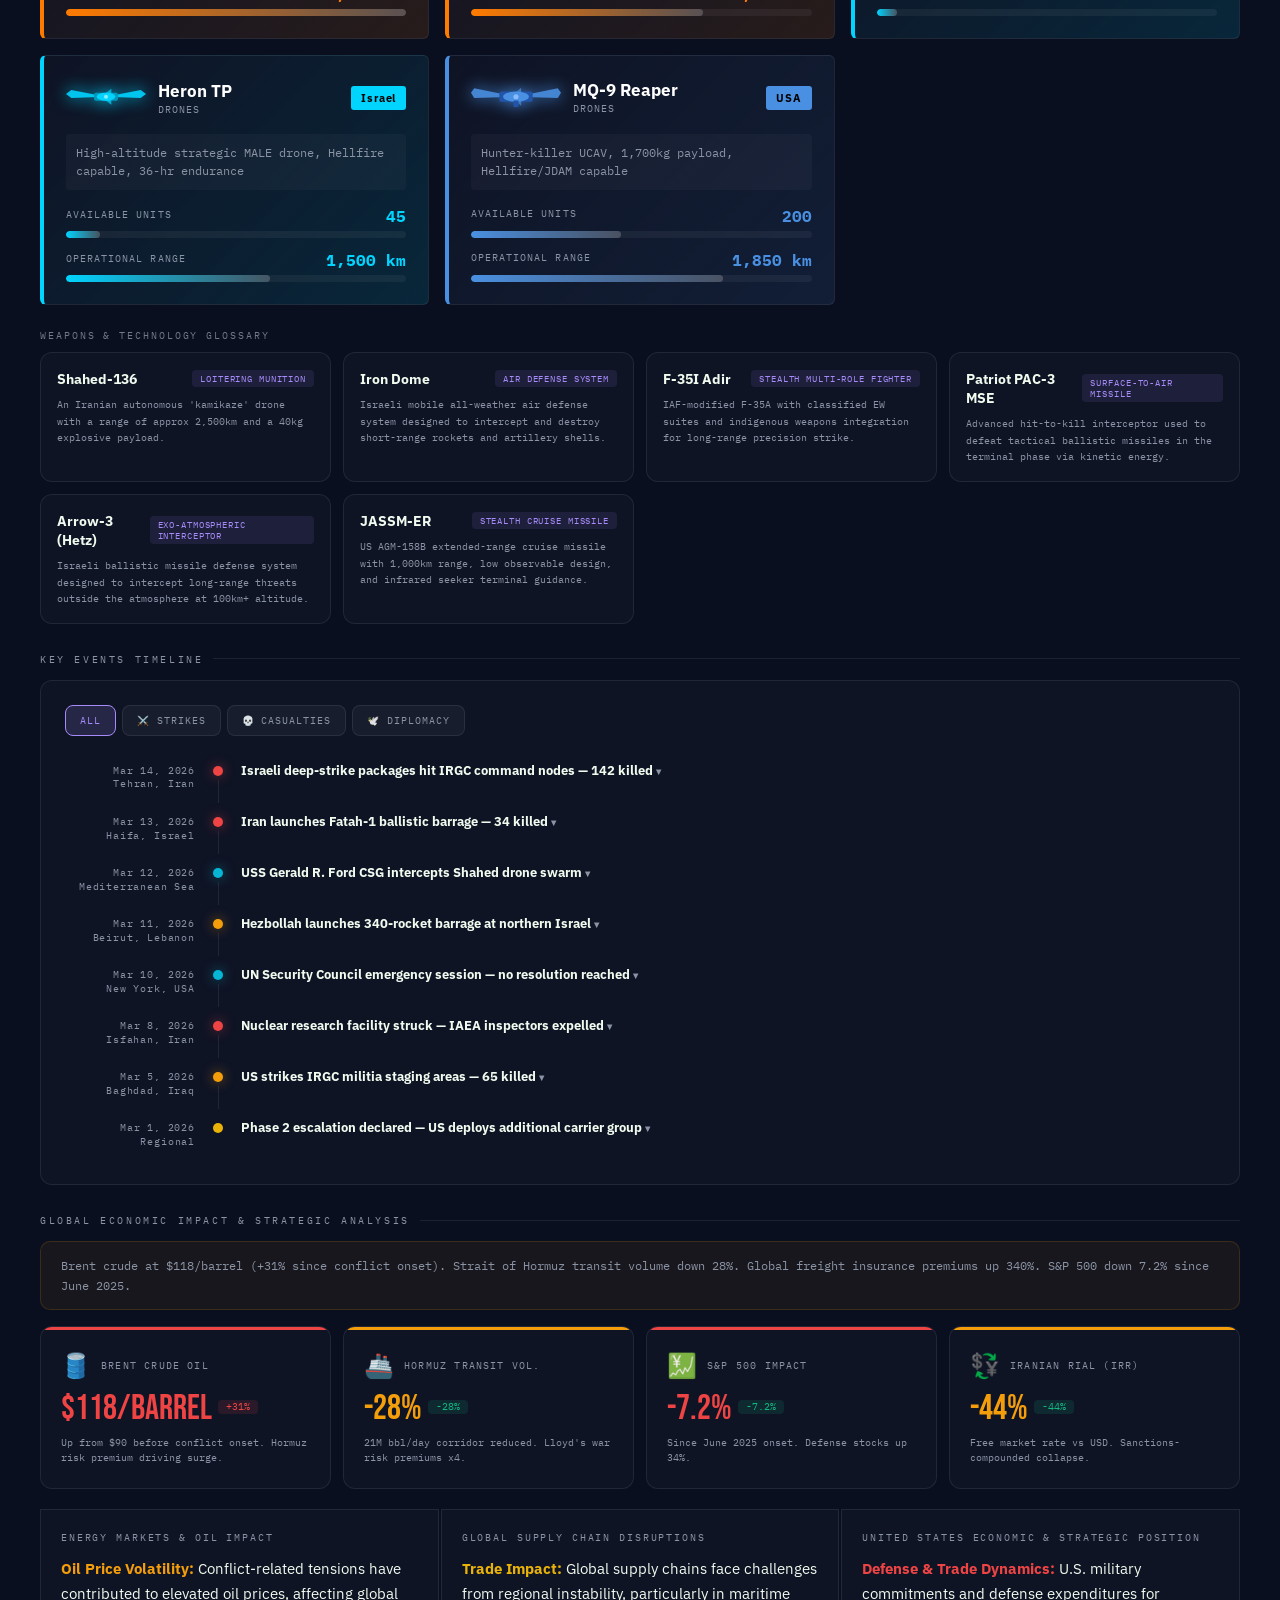
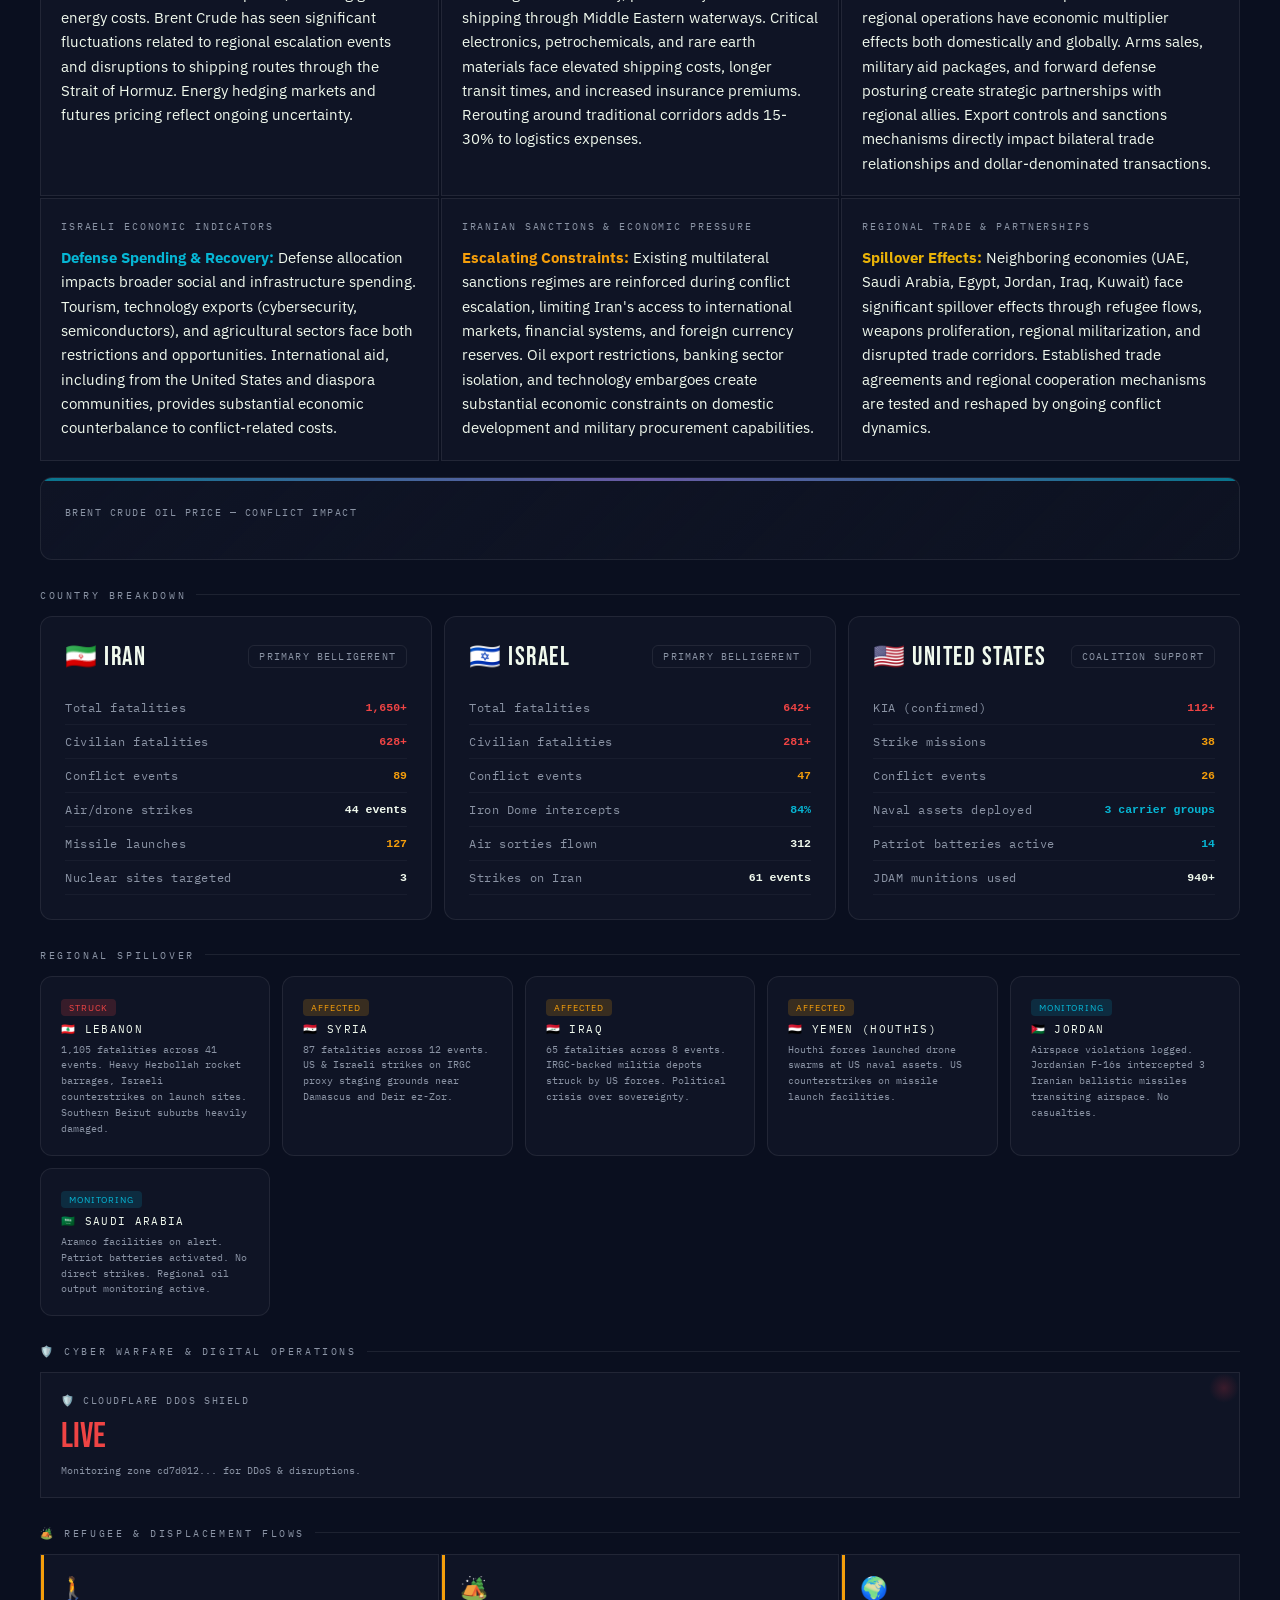
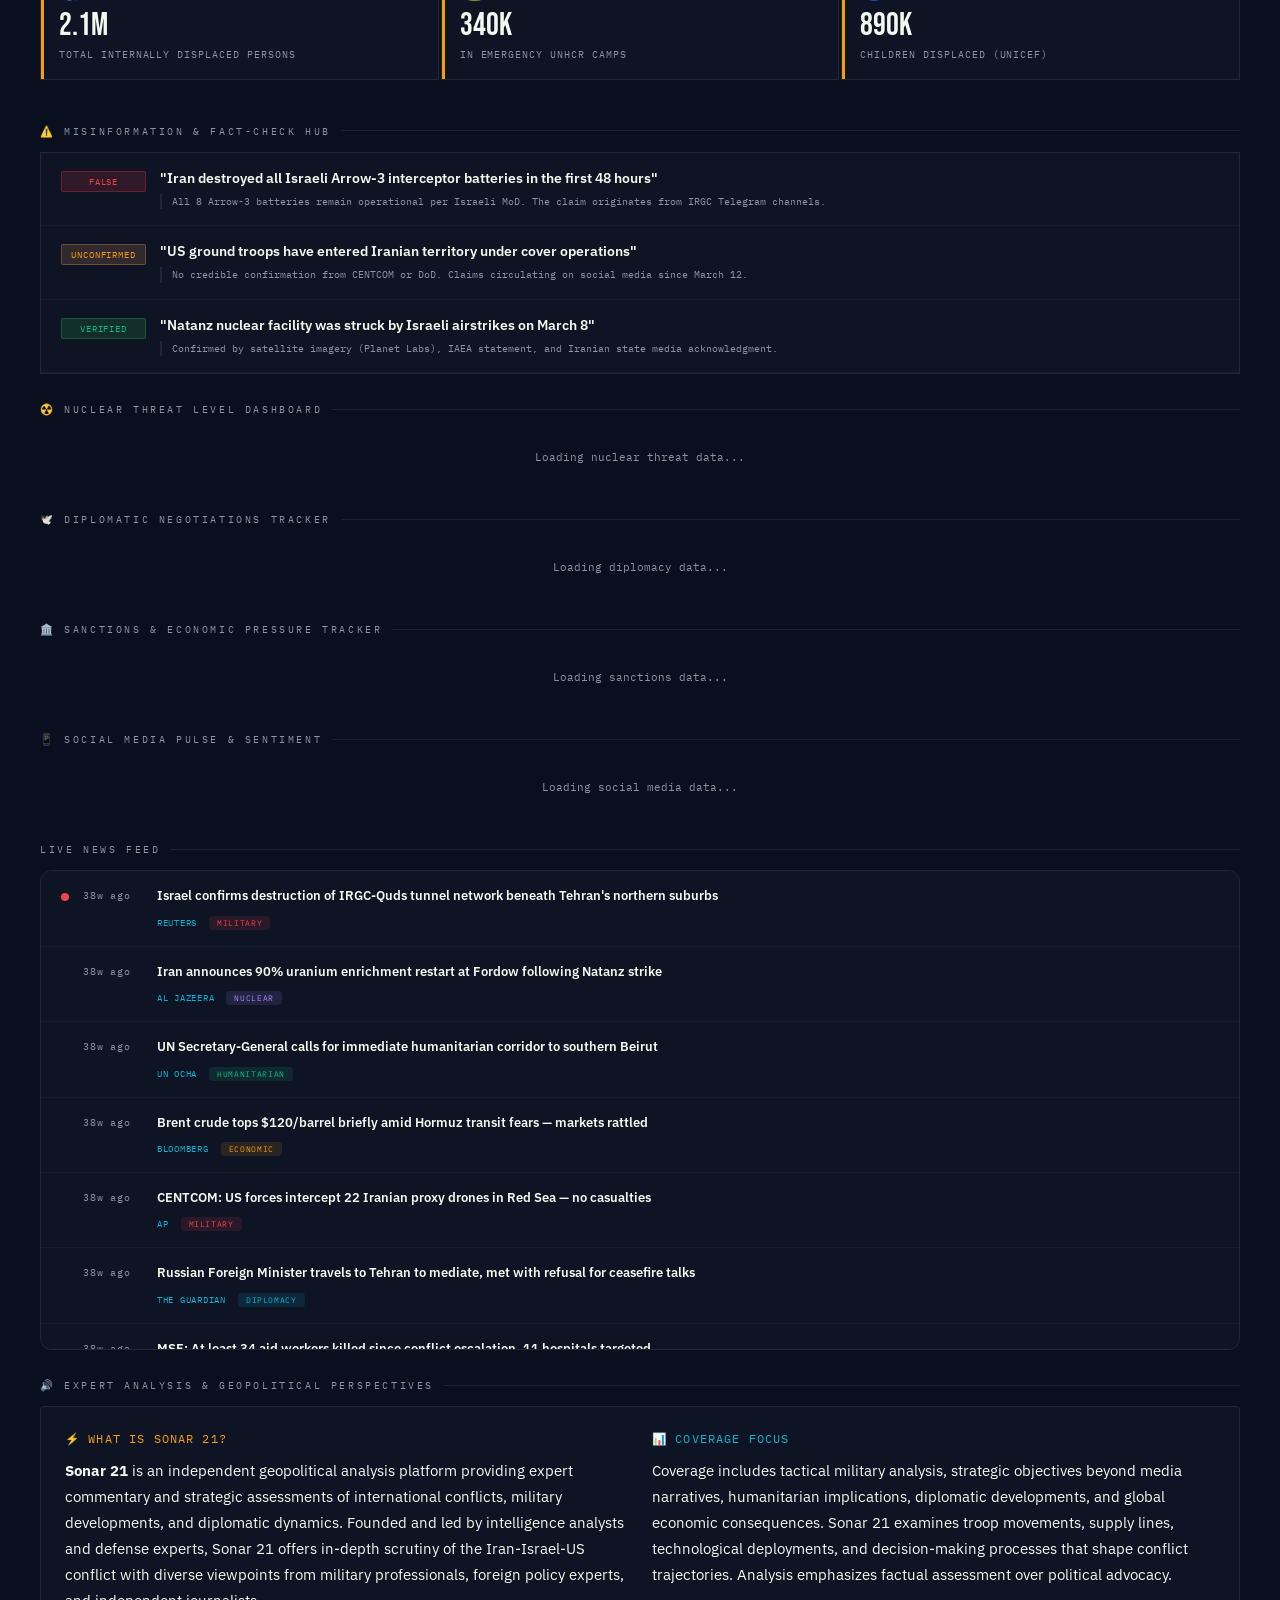
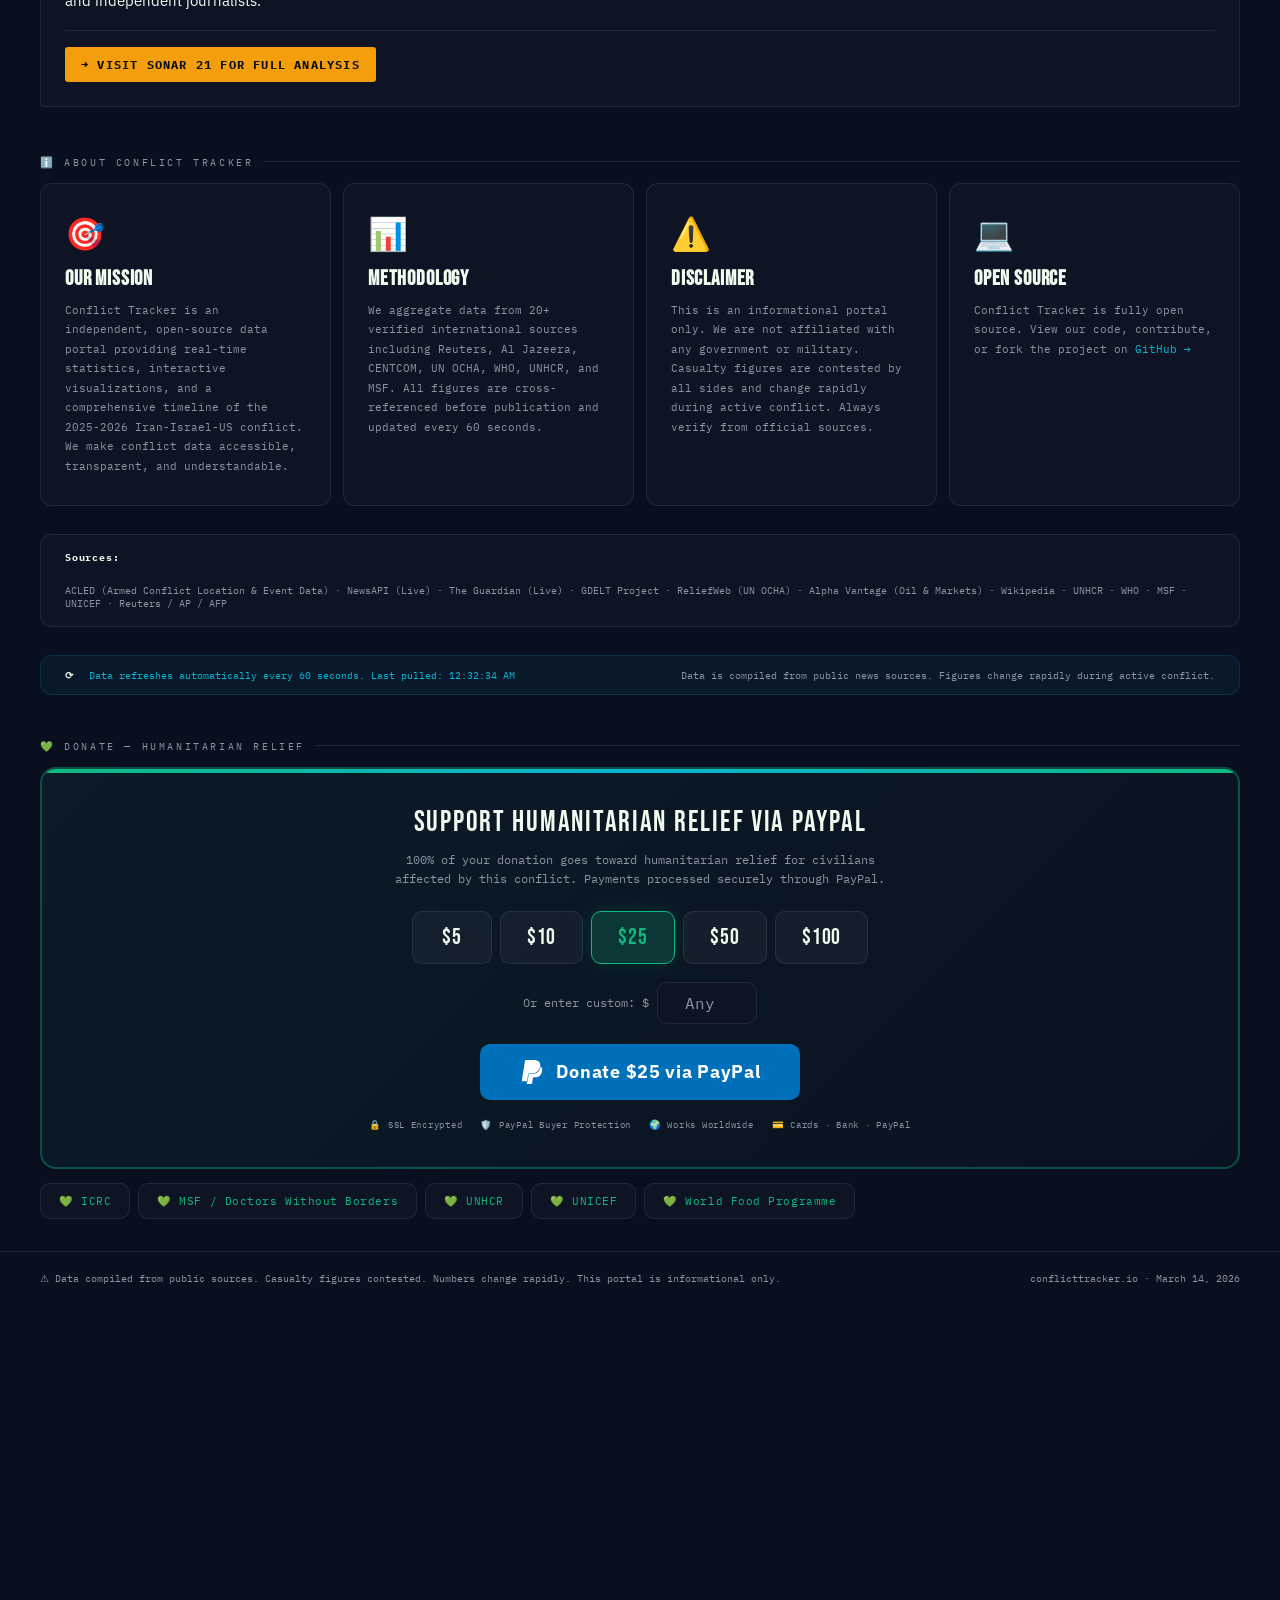
==== commit 55911cfd: "Fix: Timeline now shows today, USA data non-zero, dynamic misinfo, remove OSINT. Add: Nuclear Dashbo" ====
--- a/war-tracker/war-tracker/index.html
+++ b/war-tracker/war-tracker/index.html
@@ -338,15 +338,39 @@
       </div>
     </div>
 
-    <!-- ⑭ OSINT Media -->
-    <div>
-      <div class="section-label">📡 OSINT &amp; Verified Media</div>
-      <div class="osint-grid" id="osintGrid">
-        <div style="padding:20px;text-align:center;color:var(--muted);font-family:'IBM Plex Mono',monospace;font-size:0.7rem;">Loading OSINT media...</div>
-      </div>
-    </div>
-
-    <!-- ⑮ Live News Feed -->
+    <!-- ⑭ Nuclear Threat Level Dashboard -->
+    <div>
+      <div class="section-label">☢️ Nuclear Threat Level Dashboard</div>
+      <div id="nuclearGrid">
+        <div style="padding:20px;text-align:center;color:var(--muted);font-family:'IBM Plex Mono',monospace;font-size:0.7rem;">Loading nuclear threat data...</div>
+      </div>
+    </div>
+
+    <!-- ⑮ Diplomatic Negotiations Tracker -->
+    <div>
+      <div class="section-label">🕊️ Diplomatic Negotiations Tracker</div>
+      <div id="diplomacyGrid">
+        <div style="padding:20px;text-align:center;color:var(--muted);font-family:'IBM Plex Mono',monospace;font-size:0.7rem;">Loading diplomacy data...</div>
+      </div>
+    </div>
+
+    <!-- ⑯ Sanctions & Economic Pressure -->
+    <div>
+      <div class="section-label">🏛️ Sanctions &amp; Economic Pressure Tracker</div>
+      <div id="sanctionsGrid">
+        <div style="padding:20px;text-align:center;color:var(--muted);font-family:'IBM Plex Mono',monospace;font-size:0.7rem;">Loading sanctions data...</div>
+      </div>
+    </div>
+
+    <!-- ⑰ Social Media Pulse -->
+    <div>
+      <div class="section-label">📱 Social Media Pulse &amp; Sentiment</div>
+      <div id="socialPulseGrid">
+        <div style="padding:20px;text-align:center;color:var(--muted);font-family:'IBM Plex Mono',monospace;font-size:0.7rem;">Loading social media data...</div>
+      </div>
+    </div>
+
+    <!-- ⑱ Live News Feed -->
     <div>
       <div class="section-label">Live News Feed</div>
       <div class="news-feed" id="newsFeed"></div>
--- a/war-tracker/war-tracker/styles.css
+++ b/war-tracker/war-tracker/styles.css
@@ -362,17 +362,132 @@
 .cyber-card.attack .cyber-metric{color:var(--red);}
 .cyber-desc{font-family:'IBM Plex Mono',monospace;font-size:0.65rem;color:var(--muted);margin-top:8px;}
 
-/* OSINT Media */
-.osint-grid{display:grid;grid-template-columns:repeat(auto-fit,minmax(200px,1fr));gap:8px;}
-.osint-item{background:var(--panel);border:1px solid var(--border);position:relative;aspect-ratio:16/9;overflow:hidden;border-radius:4px;cursor:pointer;}
-.osint-bg{position:absolute;inset:0;background-size:cover;background-position:center;transition:transform 0.5s ease;}
-.osint-item:hover .osint-bg{transform:scale(1.05);}
-.osint-blur{position:absolute;inset:0;backdrop-filter:blur(10px);background:rgba(10,10,15,0.4);display:flex;flex-direction:column;align-items:center;justify-content:center;transition:opacity 0.3s;}
-.osint-item:hover .osint-blur{opacity:0;}
-.osint-icon{font-size:1.5rem;margin-bottom:6px;}
-.osint-warning{font-family:'IBM Plex Mono',monospace;font-size:0.6rem;letter-spacing:0.1em;text-transform:uppercase;color:var(--white);text-align:center;padding:0 12px;}
-.osint-meta{position:absolute;bottom:0;left:0;right:0;padding:12px;background:linear-gradient(to top,rgba(0,0,0,0.8),transparent);font-family:'IBM Plex Mono',monospace;font-size:0.55rem;color:var(--white);opacity:0;transition:opacity 0.3s;}
-.osint-item:hover .osint-meta{opacity:1;}
+/* Misinformation - additional badges */
+.misinfo-badge.misleading{background:rgba(234,179,8,0.15);color:var(--yellow);border:1px solid rgba(234,179,8,0.3);}
+.misinfo-badge.under{background:rgba(167,139,250,0.15);color:var(--purple);border:1px solid rgba(167,139,250,0.3);}
+
+/* ═══ SANCTIONS TRACKER ═══ */
+.sanctions-summary{font-family:'IBM Plex Mono',monospace;font-size:0.72rem;color:var(--muted);line-height:1.7;padding:14px 20px;background:rgba(6,182,212,0.06);border:1px solid rgba(6,182,212,0.15);border-radius:10px;margin-bottom:16px;}
+.sanctions-regimes{display:grid;grid-template-columns:repeat(auto-fit,minmax(220px,1fr));gap:12px;margin-bottom:16px;}
+.sanction-regime-card{background:var(--panel);border:1px solid var(--border);border-radius:12px;padding:22px 20px;animation:fadeUp 0.5s ease both;transition:all 0.3s;position:relative;overflow:hidden;}
+.sanction-regime-card:hover{transform:translateY(-4px);border-color:rgba(255,255,255,0.15);box-shadow:0 8px 32px rgba(0,0,0,0.3);}
+.sanction-regime-card::before{content:'';position:absolute;top:0;left:0;right:0;height:3px;border-radius:12px 12px 0 0;}
+.sanction-regime-card.cyan::before{background:var(--cyan);}.sanction-regime-card.yellow::before{background:var(--yellow);}.sanction-regime-card.orange::before{background:var(--orange);}.sanction-regime-card.muted::before{background:var(--purple);}
+.sr-header{display:flex;justify-content:space-between;align-items:center;margin-bottom:12px;}
+.sr-imposer{font-family:'IBM Plex Mono',monospace;font-size:0.68rem;color:var(--white);letter-spacing:0.06em;}
+.sr-status{font-family:'IBM Plex Mono',monospace;font-size:0.52rem;letter-spacing:0.12em;text-transform:uppercase;padding:3px 8px;border-radius:4px;}
+.sr-status.expanding{background:rgba(239,68,68,0.12);color:var(--red);}.sr-status.active{background:rgba(245,158,11,0.12);color:var(--orange);}.sr-status.enforced{background:rgba(6,182,212,0.12);color:var(--cyan);}
+.sr-count{font-family:'Bebas Neue',sans-serif;font-size:2.6rem;line-height:1;color:var(--white);}
+.sr-label{font-family:'IBM Plex Mono',monospace;font-size:0.58rem;letter-spacing:0.15em;text-transform:uppercase;color:var(--muted);margin:4px 0 10px;}
+.sr-targets{font-family:'IBM Plex Mono',monospace;font-size:0.6rem;color:var(--muted);line-height:1.6;border-top:1px solid var(--border);padding-top:10px;}
+
+.sanctions-impact{display:grid;grid-template-columns:repeat(auto-fit,minmax(200px,1fr));gap:12px;margin-bottom:16px;}
+.impact-bar-item{background:var(--panel);border:1px solid var(--border);border-radius:10px;padding:14px 18px;}
+.impact-label{display:flex;justify-content:space-between;margin-bottom:6px;font-family:'IBM Plex Mono',monospace;font-size:0.62rem;color:var(--muted);letter-spacing:0.06em;}
+.impact-bar-track{width:100%;height:8px;background:rgba(255,255,255,0.05);border-radius:4px;overflow:hidden;}
+.impact-bar-fill{height:100%;border-radius:4px;transition:width 1.2s ease;}
+
+.sanctions-recent{background:var(--panel);border:1px solid var(--border);border-radius:10px;padding:16px 20px;}
+.sr-recent-title{font-family:'IBM Plex Mono',monospace;font-size:0.6rem;letter-spacing:0.2em;text-transform:uppercase;color:var(--muted);margin-bottom:12px;}
+.sr-action{display:flex;gap:12px;align-items:center;padding:8px 0;border-bottom:1px solid rgba(255,255,255,0.04);font-family:'IBM Plex Mono',monospace;font-size:0.68rem;}
+.sr-action:last-child{border-bottom:none;}
+.sr-action-date{color:var(--cyan);font-size:0.6rem;min-width:50px;}
+.sr-action-title{flex:1;color:var(--white);}
+.sr-action-source{color:var(--muted);font-size:0.58rem;}
+
+/* ═══ NUCLEAR THREAT DASHBOARD ═══ */
+.nuclear-gauge-wrap{background:var(--panel);border:1px solid var(--border);border-radius:12px;padding:28px;text-align:center;margin-bottom:16px;}
+.nuclear-gauge{display:flex;gap:8px;justify-content:center;margin-bottom:16px;}
+.gauge-segment{width:60px;height:28px;background:rgba(255,255,255,0.06);border-radius:4px;transition:all 0.5s ease;}
+.gauge-segment.active{animation:gaugePulse 2s ease infinite;}
+@keyframes gaugePulse{0%,100%{opacity:1;}50%{opacity:0.7;}}
+.nuclear-threat-label{font-family:'Bebas Neue',sans-serif;font-size:2.2rem;letter-spacing:0.08em;}
+.nuclear-threat-desc{font-family:'IBM Plex Mono',monospace;font-size:0.68rem;color:var(--muted);line-height:1.6;max-width:600px;margin:8px auto 0;}
+
+.enrichment-panel{background:var(--panel);border:1px solid var(--border);border-radius:12px;padding:24px;margin-bottom:16px;}
+.enrich-title{font-family:'IBM Plex Mono',monospace;font-size:0.68rem;letter-spacing:0.15em;text-transform:uppercase;color:var(--orange);margin-bottom:16px;}
+.enrich-grid{display:grid;grid-template-columns:repeat(auto-fit,minmax(140px,1fr));gap:16px;}
+.enrich-item{text-align:center;}
+.enrich-val{font-family:'Bebas Neue',sans-serif;font-size:1.8rem;line-height:1;}
+.enrich-key{font-family:'IBM Plex Mono',monospace;font-size:0.58rem;letter-spacing:0.12em;text-transform:uppercase;color:var(--muted);margin-top:4px;}
+
+.nuclear-facilities{display:grid;grid-template-columns:repeat(auto-fit,minmax(220px,1fr));gap:12px;}
+.facility-card{background:var(--panel);border:1px solid var(--border);border-radius:12px;padding:18px;animation:fadeUp 0.5s ease both;transition:all 0.3s;}
+.facility-card:hover{transform:translateY(-4px);border-color:rgba(255,255,255,0.15);box-shadow:0 8px 32px rgba(0,0,0,0.3);}
+.facility-header{display:flex;align-items:center;gap:8px;margin-bottom:8px;}
+.facility-icon{font-size:1.4rem;}
+.facility-name{font-family:'IBM Plex Mono',monospace;font-size:0.72rem;color:var(--white);font-weight:600;letter-spacing:0.04em;}
+.facility-status{font-family:'Bebas Neue',sans-serif;font-size:1.4rem;letter-spacing:0.04em;margin-bottom:4px;}
+.facility-desc{font-family:'IBM Plex Mono',monospace;font-size:0.6rem;color:var(--muted);line-height:1.6;}
+
+/* ═══ DIPLOMACY TRACKER ═══ */
+.diplo-status-bar{background:var(--panel);border:1px solid var(--border);border-radius:12px;padding:24px;text-align:center;margin-bottom:16px;}
+.diplo-status-label{font-family:'IBM Plex Mono',monospace;font-size:0.6rem;letter-spacing:0.2em;text-transform:uppercase;color:var(--muted);margin-bottom:8px;}
+.diplo-status-value{font-family:'Bebas Neue',sans-serif;font-size:2rem;letter-spacing:0.04em;}
+.diplo-summary{font-family:'IBM Plex Mono',monospace;font-size:0.65rem;color:var(--muted);margin-top:8px;line-height:1.6;}
+
+.diplo-proposals{display:grid;grid-template-columns:repeat(auto-fit,minmax(280px,1fr));gap:12px;margin-bottom:16px;}
+.diplo-proposal{background:var(--panel);border:1px solid var(--border);border-radius:12px;padding:18px;animation:fadeUp 0.5s ease both;transition:all 0.3s;}
+.diplo-proposal:hover{transform:translateY(-4px);border-color:rgba(255,255,255,0.15);box-shadow:0 8px 32px rgba(0,0,0,0.3);}
+.diplo-prop-header{display:flex;justify-content:space-between;align-items:flex-start;gap:10px;margin-bottom:8px;}
+.diplo-prop-title{font-family:'IBM Plex Sans',sans-serif;font-size:0.82rem;font-weight:700;color:var(--white);line-height:1.3;}
+.diplo-prop-badge{font-family:'IBM Plex Mono',monospace;font-size:0.52rem;letter-spacing:0.1em;text-transform:uppercase;padding:4px 8px;border-radius:4px;flex-shrink:0;white-space:nowrap;}
+.diplo-prop-badge.red{background:rgba(239,68,68,0.15);color:var(--red);}.diplo-prop-badge.cyan{background:rgba(6,182,212,0.15);color:var(--cyan);}.diplo-prop-badge.yellow{background:rgba(234,179,8,0.15);color:var(--yellow);}
+.diplo-prop-by{font-family:'IBM Plex Mono',monospace;font-size:0.6rem;color:var(--muted);margin-bottom:6px;}
+.diplo-prop-desc{font-family:'IBM Plex Mono',monospace;font-size:0.62rem;color:var(--muted);line-height:1.6;}
+
+.diplo-mediators{background:var(--panel);border:1px solid var(--border);border-radius:12px;padding:20px;margin-bottom:16px;}
+.diplo-med-title{font-family:'IBM Plex Mono',monospace;font-size:0.6rem;letter-spacing:0.2em;text-transform:uppercase;color:var(--muted);margin-bottom:12px;}
+.diplo-med-grid{display:grid;grid-template-columns:repeat(auto-fit,minmax(200px,1fr));gap:8px;}
+.diplo-mediator{padding:10px 14px;border:1px solid var(--border);border-radius:8px;display:flex;flex-direction:column;gap:4px;transition:all 0.2s;}
+.diplo-mediator.active{border-color:rgba(6,182,212,0.3);background:rgba(6,182,212,0.04);}
+.diplo-mediator.inactive{opacity:0.5;}
+.diplo-med-country{font-family:'IBM Plex Sans',sans-serif;font-size:0.78rem;font-weight:600;color:var(--white);}
+.diplo-med-role{font-family:'IBM Plex Mono',monospace;font-size:0.58rem;color:var(--muted);line-height:1.4;}
+.diplo-med-status{font-family:'IBM Plex Mono',monospace;font-size:0.52rem;letter-spacing:0.1em;}
+.diplo-mediator.active .diplo-med-status{color:var(--cyan);}.diplo-mediator.inactive .diplo-med-status{color:var(--muted);}
+
+.diplo-un-votes{background:var(--panel);border:1px solid var(--border);border-radius:12px;padding:20px;}
+.un-vote-title{font-family:'IBM Plex Mono',monospace;font-size:0.6rem;letter-spacing:0.2em;text-transform:uppercase;color:var(--muted);margin-bottom:14px;text-align:center;}
+.un-vote-grid{display:grid;grid-template-columns:repeat(4,1fr);gap:12px;text-align:center;}
+.un-vote-item{padding:14px;border:1px solid var(--border);border-radius:10px;}
+.un-vote-num{font-family:'Bebas Neue',sans-serif;font-size:2rem;line-height:1;color:var(--white);}
+.un-vote-item.cyan .un-vote-num{color:var(--cyan);}.un-vote-item.red .un-vote-num{color:var(--red);}.un-vote-item.yellow .un-vote-num{color:var(--yellow);}
+.un-vote-label{font-family:'IBM Plex Mono',monospace;font-size:0.55rem;letter-spacing:0.12em;text-transform:uppercase;color:var(--muted);margin-top:4px;}
+
+/* ═══ SOCIAL MEDIA PULSE ═══ */
+.pulse-sentiment{display:grid;grid-template-columns:1fr 1fr;gap:16px;margin-bottom:16px;}
+.pulse-tone-wrap{background:var(--panel);border:1px solid var(--border);border-radius:12px;padding:24px;text-align:center;}
+.pulse-tone-label{font-family:'IBM Plex Mono',monospace;font-size:0.6rem;letter-spacing:0.2em;text-transform:uppercase;color:var(--muted);margin-bottom:8px;}
+.pulse-tone-value{font-family:'Bebas Neue',sans-serif;font-size:1.8rem;letter-spacing:0.04em;}
+.pulse-tone-score{font-family:'IBM Plex Mono',monospace;font-size:0.72rem;color:var(--muted);margin-top:4px;}
+
+.pulse-coverage{background:var(--panel);border:1px solid var(--border);border-radius:12px;padding:24px;display:flex;flex-direction:column;justify-content:center;}
+.pulse-cov-label{font-family:'IBM Plex Mono',monospace;font-size:0.6rem;letter-spacing:0.2em;text-transform:uppercase;color:var(--muted);margin-bottom:12px;text-align:center;}
+.pulse-cov-bar{display:flex;height:32px;border-radius:6px;overflow:hidden;width:100%;}
+.pulse-cov-fill{display:flex;align-items:center;justify-content:center;min-width:20px;transition:width 1s ease;}
+.pulse-cov-fill.iran{background:var(--orange);}
+.pulse-cov-fill.neutral{background:rgba(255,255,255,0.08);}
+.pulse-cov-fill.israel{background:var(--cyan);}
+.pulse-cov-fill span{font-family:'IBM Plex Mono',monospace;font-size:0.55rem;color:#000;font-weight:700;letter-spacing:0.04em;white-space:nowrap;}
+
+.pulse-hashtags{display:flex;flex-wrap:wrap;gap:8px;margin-bottom:16px;}
+.pulse-tag{display:inline-block;padding:8px 14px;font-family:'IBM Plex Mono',monospace;font-size:0.68rem;border-radius:20px;border:1px solid var(--border);color:var(--muted);transition:all 0.2s;cursor:default;}
+.pulse-tag.hot{background:rgba(239,68,68,0.12);border-color:rgba(239,68,68,0.3);color:var(--red);animation:gaugePulse 2s ease infinite;}
+.pulse-tag.warm{background:rgba(245,158,11,0.1);border-color:rgba(245,158,11,0.25);color:var(--orange);}
+.pulse-tag.normal{background:rgba(6,182,212,0.08);border-color:rgba(6,182,212,0.2);color:var(--cyan);}
+
+.pulse-topics{background:var(--panel);border:1px solid var(--border);border-radius:12px;padding:20px;margin-bottom:16px;}
+.pulse-topic{display:flex;align-items:center;gap:12px;padding:8px 0;border-bottom:1px solid rgba(255,255,255,0.04);}
+.pulse-topic:last-child{border-bottom:none;}
+.pulse-topic-name{font-family:'IBM Plex Mono',monospace;font-size:0.68rem;color:var(--white);min-width:100px;text-transform:capitalize;}
+.pulse-topic-bar{flex:1;height:8px;background:rgba(255,255,255,0.05);border-radius:4px;overflow:hidden;}
+.pulse-topic-fill{height:100%;border-radius:4px;transition:width 1s ease;}
+.pulse-topic-count{font-family:'IBM Plex Mono',monospace;font-size:0.62rem;color:var(--muted);min-width:24px;text-align:right;}
+
+.pulse-volume{background:var(--panel);border:1px solid var(--border);border-radius:12px;padding:20px;text-align:center;}
+.pulse-vol-num{font-family:'Bebas Neue',sans-serif;font-size:2.4rem;color:var(--cyan);line-height:1;}
+.pulse-vol-label{display:block;font-family:'IBM Plex Mono',monospace;font-size:0.6rem;letter-spacing:0.12em;text-transform:uppercase;color:var(--muted);margin-top:6px;}
 
 
 /* ML Strategic Predictor */
